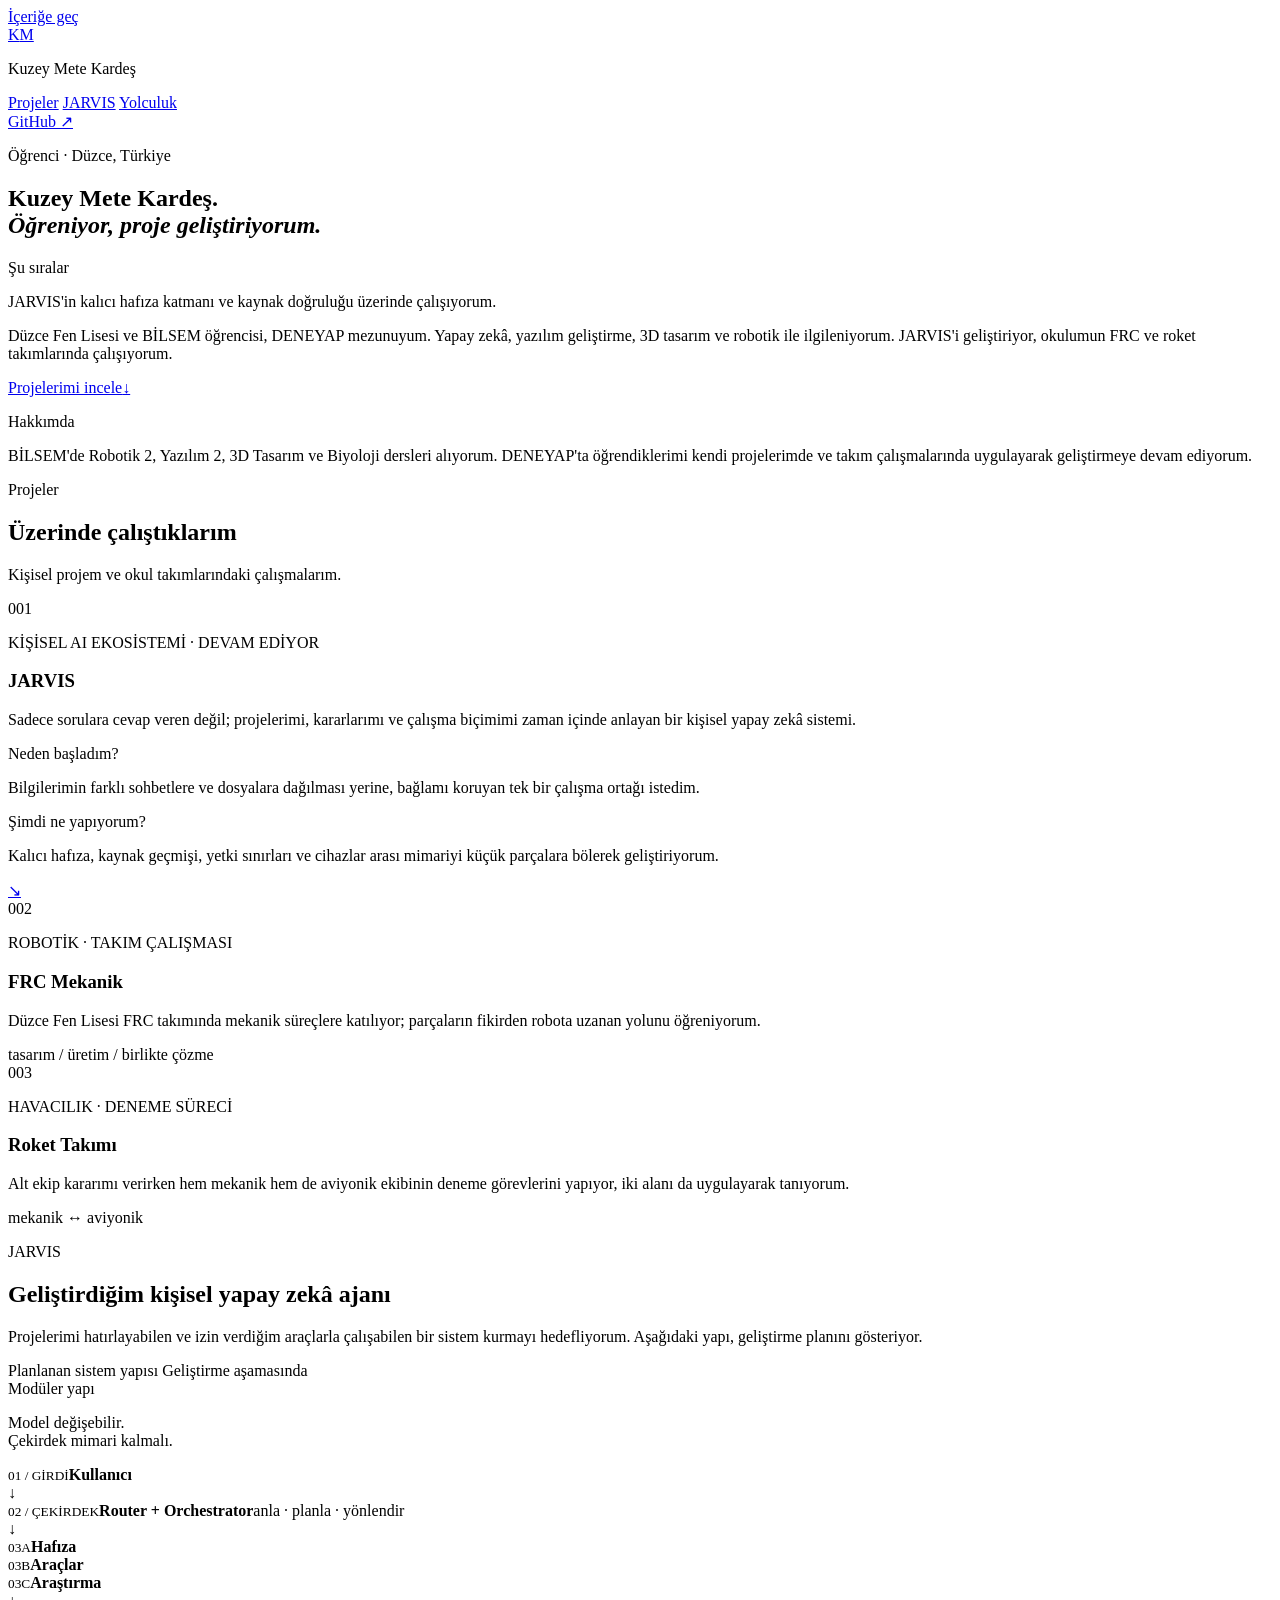
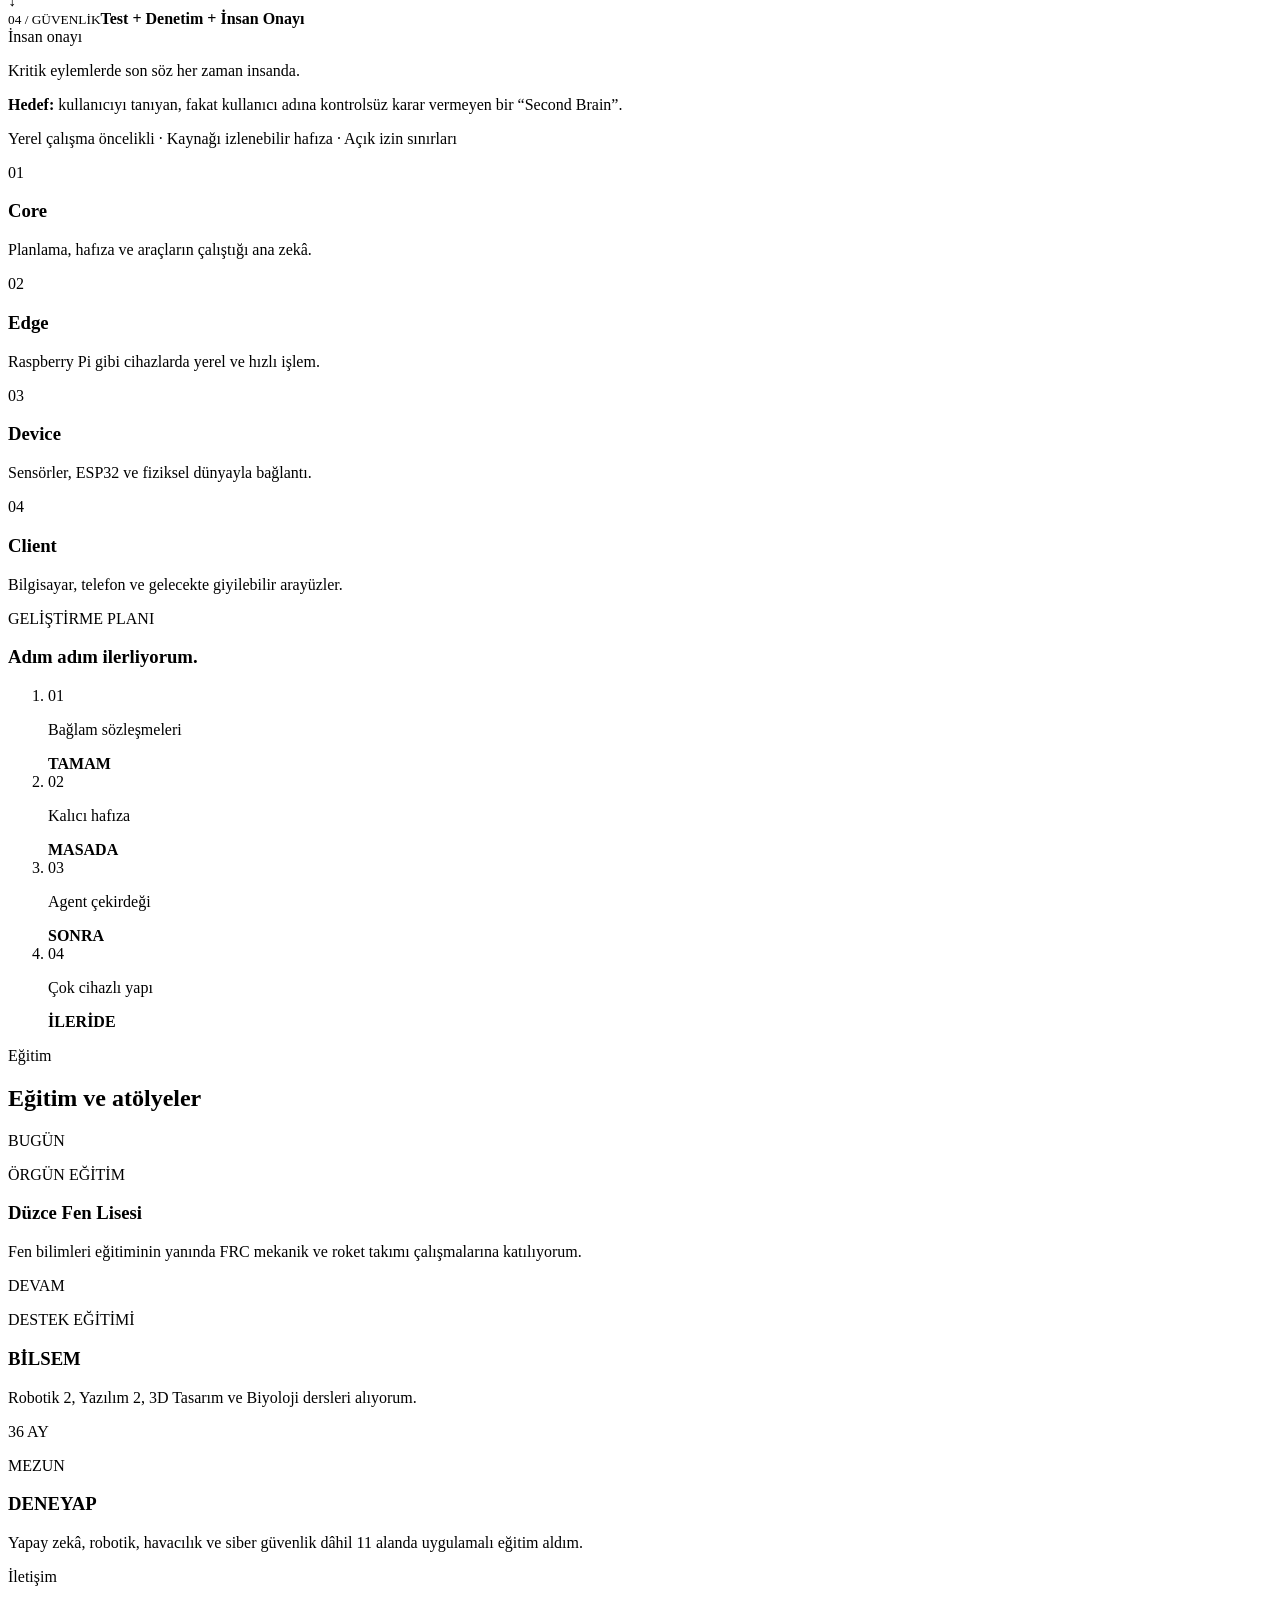
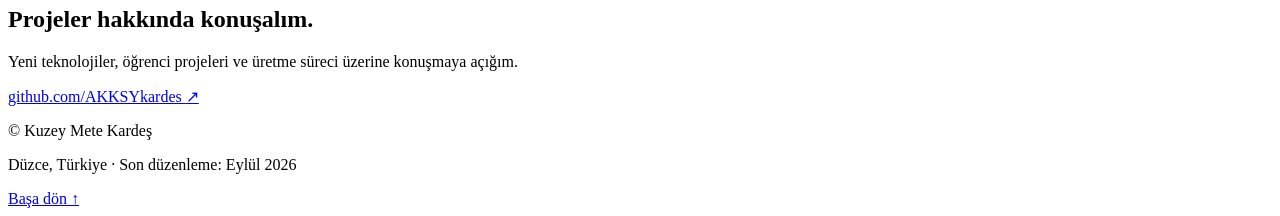
==== index.html @ e0423b08 "feat: publish portfolio homepage" ====
<!doctype html>
<html lang="tr">
  <head>
    <meta charset="UTF-8" />
    <meta name="viewport" content="width=device-width, initial-scale=1.0" />
    <meta
      name="description"
      content="Kuzey Mete Kardeş — yapay zekâ, robotik, roket ve 3D tasarım üzerine çalışan öğrenci geliştirici."
    />
    <meta name="theme-color" content="#111315" />
    <title>Kuzey Mete Kardeş — Projeler ve Notlar</title>
    <link rel="icon" href="favicon.svg" type="image/svg+xml" />
    <link rel="preconnect" href="https://fonts.googleapis.com" />
    <link rel="preconnect" href="https://fonts.gstatic.com" crossorigin />
    <link
      href="https://fonts.googleapis.com/css2?family=Public+Sans:wght@400;500;600&display=swap"
      rel="stylesheet"
    />
    <link rel="stylesheet" href="styles.css" />
  </head>
  <body>
    <a class="skip-link" href="#icerik">İçeriğe geç</a>

    <header class="site-header">
      <a class="wordmark" href="#top" aria-label="Kuzey Mete ana sayfa">
        <span>K</span><span>M</span>
      </a>
      <p class="header-note">Kuzey Mete Kardeş</p>
      <nav aria-label="Ana menü">
        <a href="#projeler">Projeler</a>
        <a href="#jarvis">JARVIS</a>
        <a href="#yolculuk">Yolculuk</a>
      </nav>
      <a class="out-link" href="https://github.com/AKKSYkardes">GitHub <span>↗</span></a>
    </header>

    <main id="icerik">
      <section class="hero" id="top" aria-labelledby="hero-title">
        <p class="edition reveal">Öğrenci · Düzce, Türkiye</p>
        <div class="hero-title-wrap">
          <h1 id="hero-title" class="reveal">
            Kuzey Mete Kardeş.<br />
            <em>Öğreniyor, proje geliştiriyorum.</em>
          </h1>
          <aside class="margin-note reveal" aria-label="Güncel çalışma notu">
            <span>Şu sıralar</span>
            <p>JARVIS'in kalıcı hafıza katmanı ve kaynak doğruluğu üzerinde çalışıyorum.</p>
          </aside>
        </div>
        <div class="hero-bottom reveal">
          <p class="intro">
            Düzce Fen Lisesi ve BİLSEM öğrencisi, DENEYAP mezunuyum.
            Yapay zekâ, yazılım geliştirme, 3D tasarım ve robotik ile ilgileniyorum.
            JARVIS'i geliştiriyor, okulumun FRC ve roket takımlarında çalışıyorum.
          </p>
          <a class="round-link" href="#projeler" aria-label="Projeleri gör">
            <span>Projelerimi incele</span><b>↓</b>
          </a>
        </div>
      </section>

      <section class="manifesto reveal" aria-label="Kısa tanıtım">
        <p class="side-label">Hakkımda</p>
        <p class="about-summary">
          BİLSEM'de Robotik 2, Yazılım 2, 3D Tasarım ve Biyoloji dersleri alıyorum.
          DENEYAP'ta öğrendiklerimi kendi projelerimde ve takım çalışmalarında
          uygulayarak geliştirmeye devam ediyorum.
        </p>
      </section>

      <section class="projects section-rule" id="projeler" aria-labelledby="projects-title">
        <div class="section-intro reveal">
          <p class="side-label">Projeler</p>
          <div>
            <h2 id="projects-title">Üzerinde çalıştıklarım</h2>
            <p>Kişisel projem ve okul takımlarındaki çalışmalarım.</p>
          </div>
        </div>

        <article class="project project-main reveal">
          <div class="project-index">001</div>
          <div class="project-heading">
            <p>KİŞİSEL AI EKOSİSTEMİ · DEVAM EDİYOR</p>
            <h3>JARVIS</h3>
          </div>
          <div class="project-story">
            <p class="project-lead">
              Sadece sorulara cevap veren değil; projelerimi, kararlarımı ve
              çalışma biçimimi zaman içinde anlayan bir kişisel yapay zekâ sistemi.
            </p>
            <div class="project-columns">
              <div>
                <span class="micro-title">Neden başladım?</span>
                <p>Bilgilerimin farklı sohbetlere ve dosyalara dağılması yerine, bağlamı koruyan tek bir çalışma ortağı istedim.</p>
              </div>
              <div>
                <span class="micro-title">Şimdi ne yapıyorum?</span>
                <p>Kalıcı hafıza, kaynak geçmişi, yetki sınırları ve cihazlar arası mimariyi küçük parçalara bölerek geliştiriyorum.</p>
              </div>
            </div>
          </div>
          <a class="project-arrow" href="#jarvis" aria-label="JARVIS ayrıntıları">↘</a>
        </article>

        <div class="project-pair">
          <article class="project reveal">
            <div class="project-index">002</div>
            <div class="project-heading">
              <p>ROBOTİK · TAKIM ÇALIŞMASI</p>
              <h3>FRC Mekanik</h3>
            </div>
            <div class="project-story">
              <p>Düzce Fen Lisesi FRC takımında mekanik süreçlere katılıyor; parçaların fikirden robota uzanan yolunu öğreniyorum.</p>
              <span class="work-note">tasarım / üretim / birlikte çözme</span>
            </div>
          </article>

          <article class="project reveal">
            <div class="project-index">003</div>
            <div class="project-heading">
              <p>HAVACILIK · DENEME SÜRECİ</p>
              <h3>Roket Takımı</h3>
            </div>
            <div class="project-story">
              <p>Alt ekip kararımı verirken hem mekanik hem de aviyonik ekibinin deneme görevlerini yapıyor, iki alanı da uygulayarak tanıyorum.</p>
              <span class="work-note">mekanik ↔ aviyonik</span>
            </div>
          </article>
        </div>
      </section>

      <section class="jarvis section-rule" id="jarvis" aria-labelledby="jarvis-title">
        <div class="section-intro reveal">
          <p class="side-label">JARVIS</p>
          <div>
            <h2 id="jarvis-title">Geliştirdiğim kişisel yapay zekâ ajanı</h2>
            <p>Projelerimi hatırlayabilen ve izin verdiğim araçlarla çalışabilen bir sistem kurmayı hedefliyorum. Aşağıdaki yapı, geliştirme planını gösteriyor.</p>
          </div>
        </div>

        <div class="blueprint reveal">
          <div class="blueprint-head">
            <span>Planlanan sistem yapısı</span>
            <span>Geliştirme aşamasında</span>
          </div>
          <div class="blueprint-grid">
            <div class="blueprint-note note-a">
              <span>Modüler yapı</span>
              <p>Model değişebilir.<br />Çekirdek mimari kalmalı.</p>
            </div>
            <div class="flow" aria-label="JARVIS sistem akışı">
              <div class="flow-node user-node"><small>01 / GİRDİ</small><strong>Kullanıcı</strong></div>
              <i aria-hidden="true">↓</i>
              <div class="flow-node core-node"><small>02 / ÇEKİRDEK</small><strong>Router + Orchestrator</strong><span>anla · planla · yönlendir</span></div>
              <i aria-hidden="true">↓</i>
              <div class="flow-branches">
                <div class="flow-node"><small>03A</small><strong>Hafıza</strong></div>
                <div class="flow-node"><small>03B</small><strong>Araçlar</strong></div>
                <div class="flow-node"><small>03C</small><strong>Araştırma</strong></div>
              </div>
              <i aria-hidden="true">↓</i>
              <div class="flow-node gate-node"><small>04 / GÜVENLİK</small><strong>Test + Denetim + İnsan Onayı</strong></div>
            </div>
            <div class="blueprint-note note-b">
              <span>İnsan onayı</span>
              <p>Kritik eylemlerde son söz her zaman insanda.</p>
            </div>
          </div>
          <div class="blueprint-caption">
            <p><b>Hedef:</b> kullanıcıyı tanıyan, fakat kullanıcı adına kontrolsüz karar vermeyen bir “Second Brain”.</p>
            <p>Yerel çalışma öncelikli · Kaynağı izlenebilir hafıza · Açık izin sınırları</p>
          </div>
        </div>

        <div class="layers reveal">
          <article><span>01</span><h3>Core</h3><p>Planlama, hafıza ve araçların çalıştığı ana zekâ.</p></article>
          <article><span>02</span><h3>Edge</h3><p>Raspberry Pi gibi cihazlarda yerel ve hızlı işlem.</p></article>
          <article><span>03</span><h3>Device</h3><p>Sensörler, ESP32 ve fiziksel dünyayla bağlantı.</p></article>
          <article><span>04</span><h3>Client</h3><p>Bilgisayar, telefon ve gelecekte giyilebilir arayüzler.</p></article>
        </div>

        <div class="now-next reveal">
          <div class="now-next-title"><span>GELİŞTİRME PLANI</span><h3>Adım adım ilerliyorum.</h3></div>
          <ol>
            <li class="done"><span>01</span><p>Bağlam sözleşmeleri</p><b>TAMAM</b></li>
            <li class="active"><span>02</span><p>Kalıcı hafıza</p><b>MASADA</b></li>
            <li><span>03</span><p>Agent çekirdeği</p><b>SONRA</b></li>
            <li><span>04</span><p>Çok cihazlı yapı</p><b>İLERİDE</b></li>
          </ol>
        </div>
      </section>

      <section class="journey section-rule" id="yolculuk" aria-labelledby="journey-title">
        <div class="section-intro reveal">
          <p class="side-label">Eğitim</p>
          <div>
            <h2 id="journey-title">Eğitim ve atölyeler</h2>
          </div>
        </div>
        <div class="journey-list">
          <article class="reveal">
            <span class="year">BUGÜN</span>
            <div><p>ÖRGÜN EĞİTİM</p><h3>Düzce Fen Lisesi</h3></div>
            <p>Fen bilimleri eğitiminin yanında FRC mekanik ve roket takımı çalışmalarına katılıyorum.</p>
          </article>
          <article class="reveal">
            <span class="year">DEVAM</span>
            <div><p>DESTEK EĞİTİMİ</p><h3>BİLSEM</h3></div>
            <p>Robotik 2, Yazılım 2, 3D Tasarım ve Biyoloji dersleri alıyorum.</p>
          </article>
          <article class="reveal">
            <span class="year">36 AY</span>
            <div><p>MEZUN</p><h3>DENEYAP</h3></div>
            <p>Yapay zekâ, robotik, havacılık ve siber güvenlik dâhil 11 alanda uygulamalı eğitim aldım.</p>
          </article>
        </div>
      </section>

      <section class="contact section-rule reveal" aria-labelledby="contact-title">
        <p class="side-label">İletişim</p>
        <div>
          <h2 id="contact-title">Projeler hakkında konuşalım.</h2>
          <p>Yeni teknolojiler, öğrenci projeleri ve üretme süreci üzerine konuşmaya açığım.</p>
          <a href="https://github.com/AKKSYkardes">github.com/AKKSYkardes <span>↗</span></a>
        </div>
      </section>
    </main>

    <footer>
      <p>© <span id="year"></span> Kuzey Mete Kardeş</p>
      <p>Düzce, Türkiye · Son düzenleme: Eylül 2026</p>
      <a href="#top">Başa dön ↑</a>
    </footer>

    <script src="script.js"></script>
  </body>
</html>
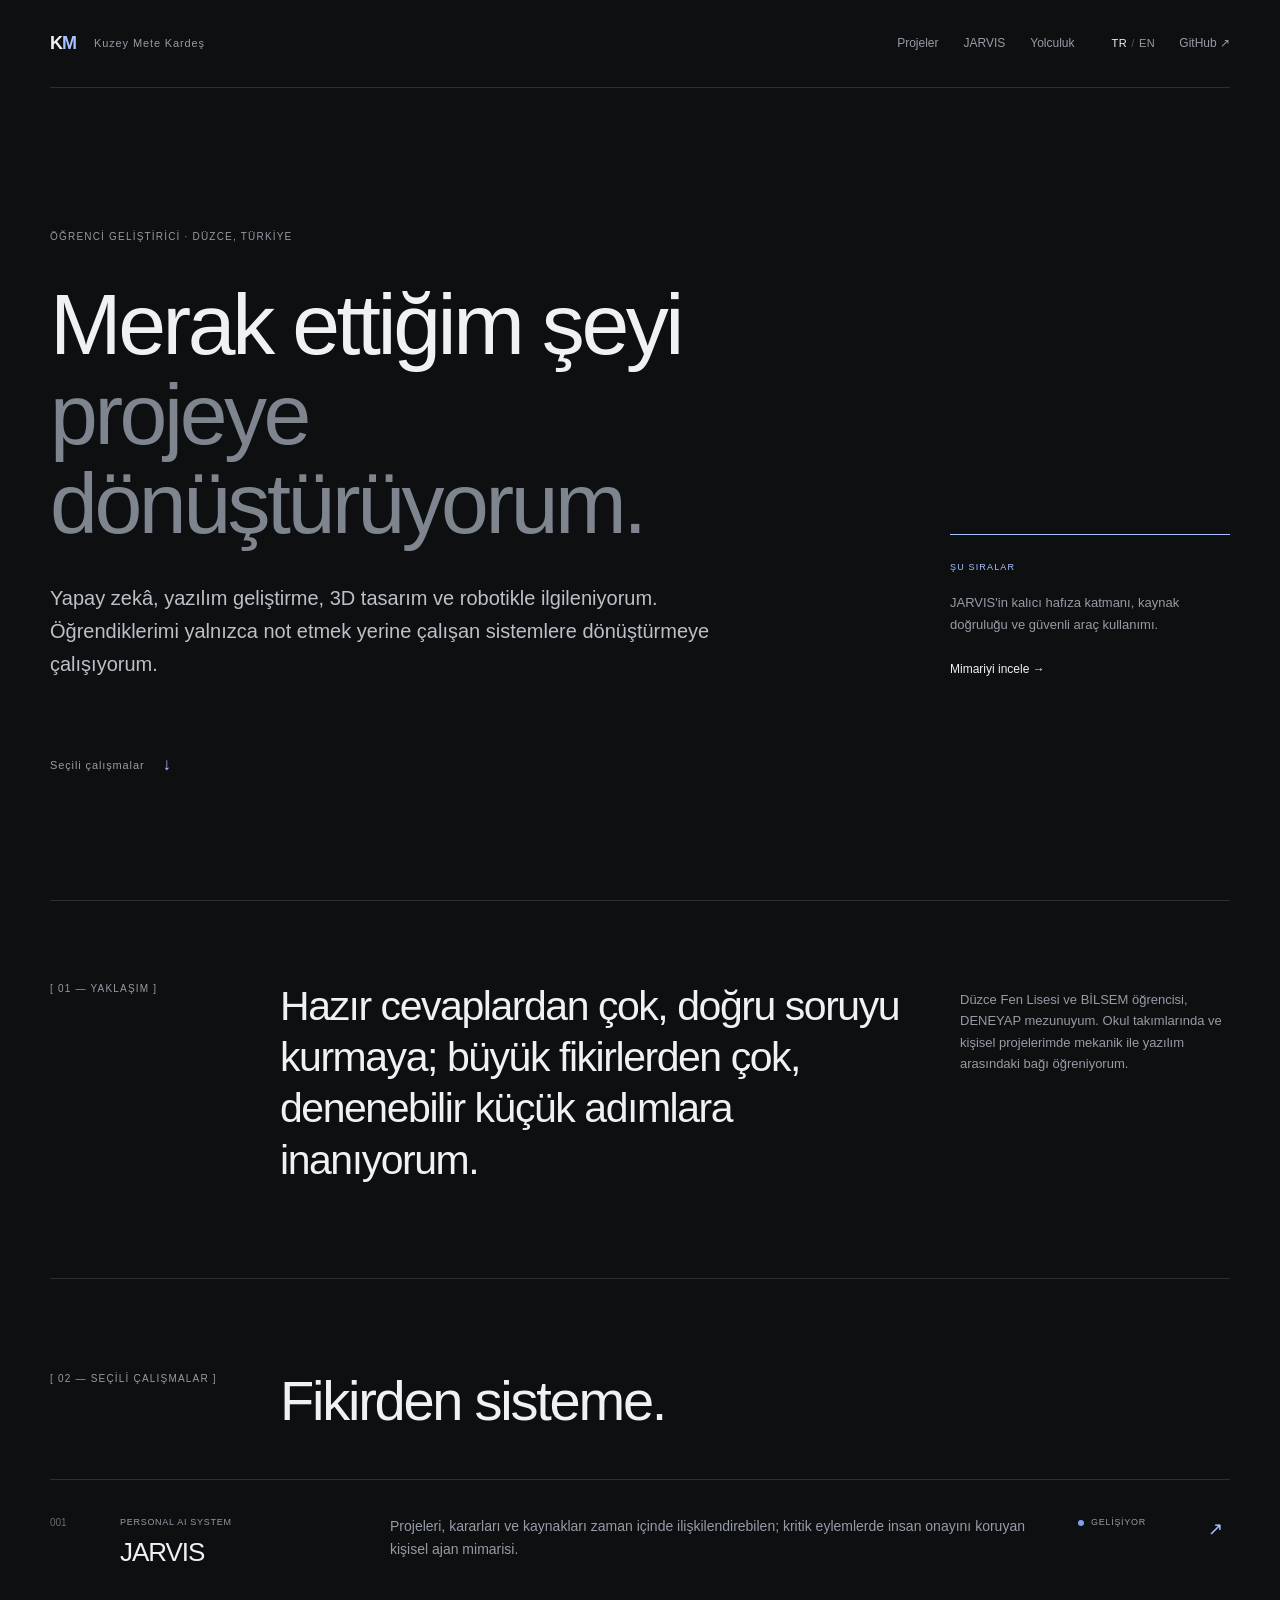
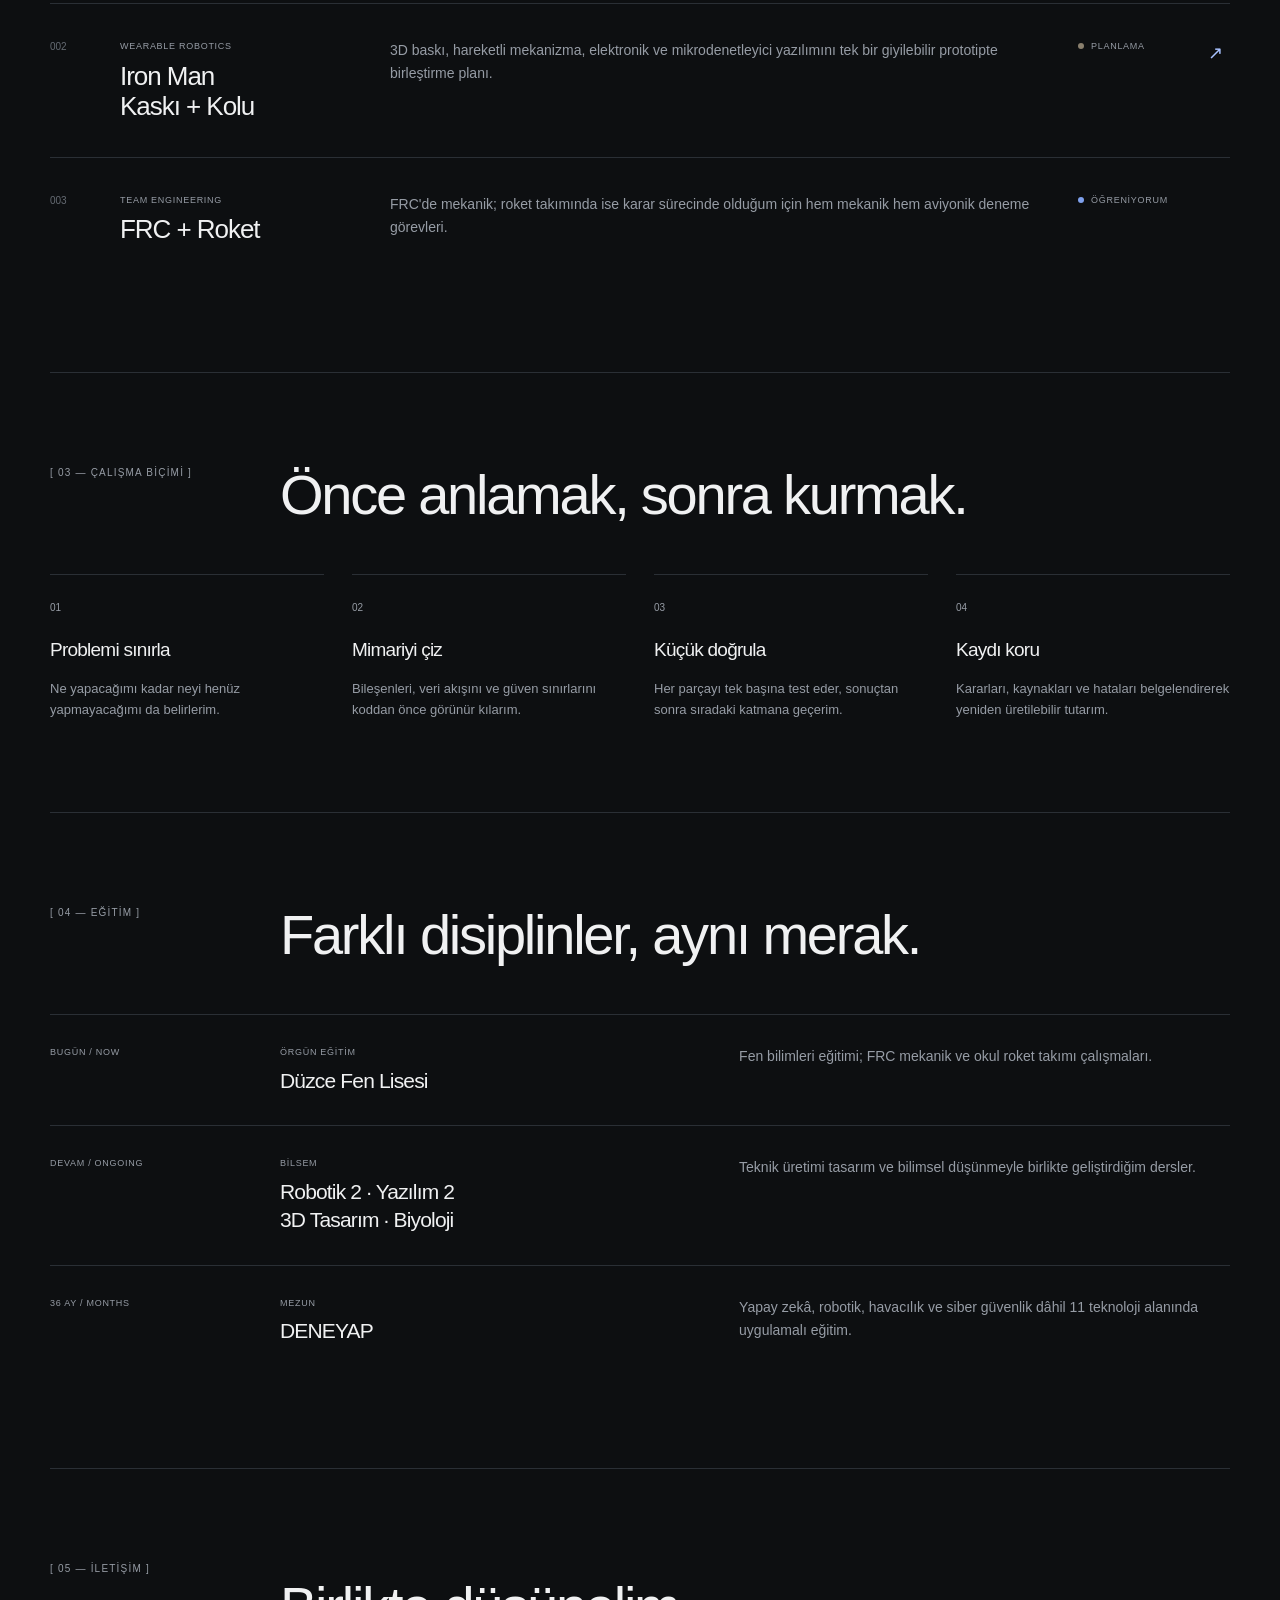
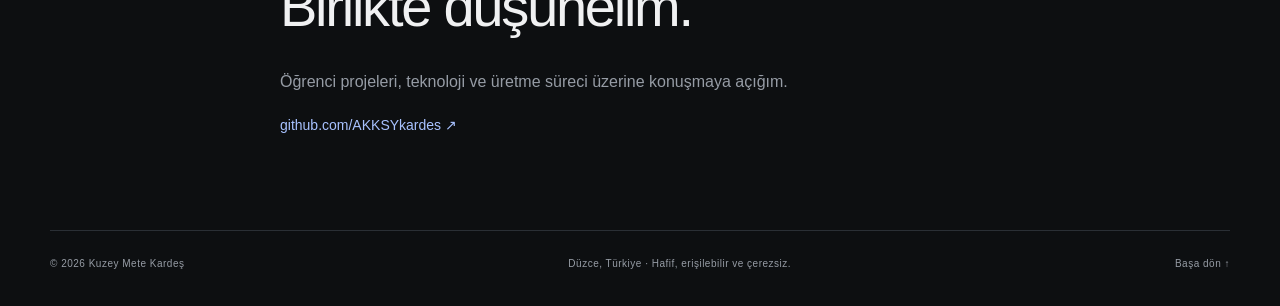
==== commit e7e2b6b0: "feat: add bilingual project pages and lightweight interactions" ====
--- a/index.html
+++ b/index.html
@@ -1,238 +1,127 @@
 <!doctype html>
-<html lang="tr">
-  <head>
-    <meta charset="UTF-8" />
-    <meta name="viewport" content="width=device-width, initial-scale=1.0" />
-    <meta
-      name="description"
-      content="Kuzey Mete Kardeş — yapay zekâ, robotik, roket ve 3D tasarım üzerine çalışan öğrenci geliştirici."
-    />
-    <meta name="theme-color" content="#111315" />
-    <title>Kuzey Mete Kardeş — Projeler ve Notlar</title>
-    <link rel="icon" href="favicon.svg" type="image/svg+xml" />
-    <link rel="preconnect" href="https://fonts.googleapis.com" />
-    <link rel="preconnect" href="https://fonts.gstatic.com" crossorigin />
-    <link
-      href="https://fonts.googleapis.com/css2?family=Public+Sans:wght@400;500;600&display=swap"
-      rel="stylesheet"
-    />
-    <link rel="stylesheet" href="styles.css" />
-  </head>
-  <body>
-    <a class="skip-link" href="#icerik">İçeriğe geç</a>
+<html lang="tr" data-lang="tr">
+<head>
+  <meta charset="UTF-8" />
+  <meta name="viewport" content="width=device-width,initial-scale=1" />
+  <meta name="description" content="Kuzey Mete Kardeş — yapay zekâ, yazılım geliştirme, 3D tasarım ve robotik üzerine çalışan öğrenci geliştirici." />
+  <meta name="theme-color" content="#0d0f11" />
+  <title>Kuzey Mete Kardeş — Projeler ve Notlar</title>
+  <link rel="icon" href="favicon.svg" type="image/svg+xml" />
+  <link rel="stylesheet" href="styles.css" />
+</head>
+<body>
+  <a class="skip-link tr" href="#icerik">İçeriğe geç</a>
+  <a class="skip-link en" href="#content">Skip to content</a>
 
-    <header class="site-header">
-      <a class="wordmark" href="#top" aria-label="Kuzey Mete ana sayfa">
-        <span>K</span><span>M</span>
+  <header class="site-header">
+    <a class="wordmark" href="index.html" aria-label="Kuzey Mete Kardeş"><span>K</span><span>M</span></a>
+    <p class="header-note">Kuzey Mete Kardeş</p>
+    <nav aria-label="Ana menü / Main menu">
+      <a class="tr" href="#projeler">Projeler</a><a class="en" href="#projects">Projects</a>
+      <a href="jarvis.html">JARVIS</a>
+      <a class="tr" href="#yolculuk">Yolculuk</a><a class="en" href="#journey">Journey</a>
+    </nav>
+    <div class="header-actions">
+      <button class="lang-button" type="button" aria-label="Dili değiştir / Switch language"><span data-lang-choice="tr">TR</span><i>/</i><span data-lang-choice="en">EN</span></button>
+      <a class="out-link" href="https://github.com/AKKSYkardes">GitHub ↗</a>
+    </div>
+  </header>
+
+  <main id="icerik">
+    <section class="hero" id="top">
+      <p class="eyebrow reveal tr">ÖĞRENCİ GELİŞTİRİCİ · DÜZCE, TÜRKİYE</p>
+      <p class="eyebrow reveal en">STUDENT DEVELOPER · DÜZCE, TÜRKİYE</p>
+      <div class="hero-grid">
+        <div>
+          <h1 class="reveal tr">Merak ettiğim şeyi<br /><em>projeye dönüştürüyorum.</em></h1>
+          <h1 class="reveal en">I turn curiosity<br /><em>into working projects.</em></h1>
+          <p class="hero-copy reveal tr">Yapay zekâ, yazılım geliştirme, 3D tasarım ve robotikle ilgileniyorum. Öğrendiklerimi yalnızca not etmek yerine çalışan sistemlere dönüştürmeye çalışıyorum.</p>
+          <p class="hero-copy reveal en">I am interested in artificial intelligence, software development, 3D design and robotics. I try to turn what I learn into working systems, not just notes.</p>
+        </div>
+        <aside class="status-card reveal">
+          <span class="tr">ŞU SIRALAR</span><span class="en">CURRENTLY</span>
+          <p class="tr">JARVIS'in kalıcı hafıza katmanı, kaynak doğruluğu ve güvenli araç kullanımı.</p>
+          <p class="en">Persistent memory, source integrity and safe tool use for JARVIS.</p>
+          <a href="jarvis.html"><span class="tr">Mimariyi incele</span><span class="en">Explore the architecture</span> →</a>
+        </aside>
+      </div>
+      <a class="scroll-cue" href="#projeler"><span class="tr">Seçili çalışmalar</span><span class="en">Selected work</span><b>↓</b></a>
+    </section>
+
+    <section class="statement reveal" aria-label="Hakkımda / About">
+      <p class="section-code">[ 01 — <span class="tr">YAKLAŞIM</span><span class="en">APPROACH</span> ]</p>
+      <p class="statement-text tr">Hazır cevaplardan çok, doğru soruyu kurmaya; büyük fikirlerden çok, denenebilir küçük adımlara inanıyorum.</p>
+      <p class="statement-text en">I care more about forming the right question than finding a quick answer, and more about testable steps than oversized ideas.</p>
+      <div class="statement-note">
+        <p class="tr">Düzce Fen Lisesi ve BİLSEM öğrencisi, DENEYAP mezunuyum. Okul takımlarında ve kişisel projelerimde mekanik ile yazılım arasındaki bağı öğreniyorum.</p>
+        <p class="en">I study at Düzce Science High School and BİLSEM, and I am a DENEYAP graduate. Through school teams and personal projects, I am learning the connection between mechanics and software.</p>
+      </div>
+    </section>
+
+    <section class="work section-rule" id="projeler">
+      <div class="section-heading reveal">
+        <p class="section-code">[ 02 — <span class="tr">SEÇİLİ ÇALIŞMALAR</span><span class="en">SELECTED WORK</span> ]</p>
+        <h2 class="tr">Fikirden sisteme.</h2><h2 class="en">From idea to system.</h2>
+      </div>
+
+      <a class="work-row reveal" href="jarvis.html">
+        <span class="work-number">001</span>
+        <div><p>PERSONAL AI SYSTEM</p><h3>JARVIS</h3></div>
+        <p class="work-description tr">Projeleri, kararları ve kaynakları zaman içinde ilişkilendirebilen; kritik eylemlerde insan onayını koruyan kişisel ajan mimarisi.</p>
+        <p class="work-description en">A personal agent architecture designed to connect projects, decisions and sources over time while preserving human approval for critical actions.</p>
+        <span class="work-state"><i></i><span class="tr">GELİŞİYOR</span><span class="en">IN PROGRESS</span></span><b class="row-arrow">↗</b>
       </a>
-      <p class="header-note">Kuzey Mete Kardeş</p>
-      <nav aria-label="Ana menü">
-        <a href="#projeler">Projeler</a>
-        <a href="#jarvis">JARVIS</a>
-        <a href="#yolculuk">Yolculuk</a>
-      </nav>
-      <a class="out-link" href="https://github.com/AKKSYkardes">GitHub <span>↗</span></a>
-    </header>
 
-    <main id="icerik">
-      <section class="hero" id="top" aria-labelledby="hero-title">
-        <p class="edition reveal">Öğrenci · Düzce, Türkiye</p>
-        <div class="hero-title-wrap">
-          <h1 id="hero-title" class="reveal">
-            Kuzey Mete Kardeş.<br />
-            <em>Öğreniyor, proje geliştiriyorum.</em>
-          </h1>
-          <aside class="margin-note reveal" aria-label="Güncel çalışma notu">
-            <span>Şu sıralar</span>
-            <p>JARVIS'in kalıcı hafıza katmanı ve kaynak doğruluğu üzerinde çalışıyorum.</p>
-          </aside>
-        </div>
-        <div class="hero-bottom reveal">
-          <p class="intro">
-            Düzce Fen Lisesi ve BİLSEM öğrencisi, DENEYAP mezunuyum.
-            Yapay zekâ, yazılım geliştirme, 3D tasarım ve robotik ile ilgileniyorum.
-            JARVIS'i geliştiriyor, okulumun FRC ve roket takımlarında çalışıyorum.
-          </p>
-          <a class="round-link" href="#projeler" aria-label="Projeleri gör">
-            <span>Projelerimi incele</span><b>↓</b>
-          </a>
-        </div>
-      </section>
+      <a class="work-row reveal" href="iron-man.html">
+        <span class="work-number">002</span>
+        <div><p>WEARABLE ROBOTICS</p><h3>Iron Man<br />Kaskı + Kolu</h3></div>
+        <p class="work-description tr">3D baskı, hareketli mekanizma, elektronik ve mikrodenetleyici yazılımını tek bir giyilebilir prototipte birleştirme planı.</p>
+        <p class="work-description en">A plan to combine 3D printing, moving mechanisms, electronics and microcontroller software in one wearable prototype.</p>
+        <span class="work-state planned"><i></i><span class="tr">PLANLAMA</span><span class="en">PLANNING</span></span><b class="row-arrow">↗</b>
+      </a>
 
-      <section class="manifesto reveal" aria-label="Kısa tanıtım">
-        <p class="side-label">Hakkımda</p>
-        <p class="about-summary">
-          BİLSEM'de Robotik 2, Yazılım 2, 3D Tasarım ve Biyoloji dersleri alıyorum.
-          DENEYAP'ta öğrendiklerimi kendi projelerimde ve takım çalışmalarında
-          uygulayarak geliştirmeye devam ediyorum.
-        </p>
-      </section>
+      <article class="work-row reveal">
+        <span class="work-number">003</span>
+        <div><p>TEAM ENGINEERING</p><h3>FRC + Roket</h3></div>
+        <p class="work-description tr">FRC'de mekanik; roket takımında ise karar sürecinde olduğum için hem mekanik hem aviyonik deneme görevleri.</p>
+        <p class="work-description en">Mechanical work in FRC; trial tasks in both mechanics and avionics for the rocket team while I decide on a sub-team.</p>
+        <span class="work-state"><i></i><span class="tr">ÖĞRENİYORUM</span><span class="en">LEARNING</span></span>
+      </article>
+    </section>
 
-      <section class="projects section-rule" id="projeler" aria-labelledby="projects-title">
-        <div class="section-intro reveal">
-          <p class="side-label">Projeler</p>
-          <div>
-            <h2 id="projects-title">Üzerinde çalıştıklarım</h2>
-            <p>Kişisel projem ve okul takımlarındaki çalışmalarım.</p>
-          </div>
-        </div>
+    <section class="method section-rule">
+      <div class="section-heading reveal">
+        <p class="section-code">[ 03 — <span class="tr">ÇALIŞMA BİÇİMİ</span><span class="en">METHOD</span> ]</p>
+        <h2 class="tr">Önce anlamak, sonra kurmak.</h2><h2 class="en">Understand first, then build.</h2>
+      </div>
+      <div class="method-grid">
+        <article class="reveal"><span>01</span><h3 class="tr">Problemi sınırla</h3><h3 class="en">Frame the problem</h3><p class="tr">Ne yapacağımı kadar neyi henüz yapmayacağımı da belirlerim.</p><p class="en">I define both what I will build and what I will deliberately leave out.</p></article>
+        <article class="reveal"><span>02</span><h3 class="tr">Mimariyi çiz</h3><h3 class="en">Map the architecture</h3><p class="tr">Bileşenleri, veri akışını ve güven sınırlarını koddan önce görünür kılarım.</p><p class="en">I make components, data flow and trust boundaries visible before code.</p></article>
+        <article class="reveal"><span>03</span><h3 class="tr">Küçük doğrula</h3><h3 class="en">Validate in small steps</h3><p class="tr">Her parçayı tek başına test eder, sonuçtan sonra sıradaki katmana geçerim.</p><p class="en">I test each part independently before moving to the next layer.</p></article>
+        <article class="reveal"><span>04</span><h3 class="tr">Kaydı koru</h3><h3 class="en">Preserve the record</h3><p class="tr">Kararları, kaynakları ve hataları belgelendirerek yeniden üretilebilir tutarım.</p><p class="en">I document decisions, sources and failures so the work stays reproducible.</p></article>
+      </div>
+    </section>
 
-        <article class="project project-main reveal">
-          <div class="project-index">001</div>
-          <div class="project-heading">
-            <p>KİŞİSEL AI EKOSİSTEMİ · DEVAM EDİYOR</p>
-            <h3>JARVIS</h3>
-          </div>
-          <div class="project-story">
-            <p class="project-lead">
-              Sadece sorulara cevap veren değil; projelerimi, kararlarımı ve
-              çalışma biçimimi zaman içinde anlayan bir kişisel yapay zekâ sistemi.
-            </p>
-            <div class="project-columns">
-              <div>
-                <span class="micro-title">Neden başladım?</span>
-                <p>Bilgilerimin farklı sohbetlere ve dosyalara dağılması yerine, bağlamı koruyan tek bir çalışma ortağı istedim.</p>
-              </div>
-              <div>
-                <span class="micro-title">Şimdi ne yapıyorum?</span>
-                <p>Kalıcı hafıza, kaynak geçmişi, yetki sınırları ve cihazlar arası mimariyi küçük parçalara bölerek geliştiriyorum.</p>
-              </div>
-            </div>
-          </div>
-          <a class="project-arrow" href="#jarvis" aria-label="JARVIS ayrıntıları">↘</a>
-        </article>
+    <section class="journey section-rule" id="yolculuk">
+      <div class="section-heading reveal">
+        <p class="section-code">[ 04 — <span class="tr">EĞİTİM</span><span class="en">EDUCATION</span> ]</p>
+        <h2 class="tr">Farklı disiplinler, aynı merak.</h2><h2 class="en">Different disciplines, one curiosity.</h2>
+      </div>
+      <div class="timeline">
+        <article class="reveal"><span>BUGÜN / NOW</span><div><p class="tr">ÖRGÜN EĞİTİM</p><p class="en">FORMAL EDUCATION</p><h3>Düzce Fen Lisesi</h3></div><p class="tr">Fen bilimleri eğitimi; FRC mekanik ve okul roket takımı çalışmaları.</p><p class="en">Science education, FRC mechanical work and the school rocket team.</p></article>
+        <article class="reveal"><span>DEVAM / ONGOING</span><div><p>BİLSEM</p><h3>Robotik 2 · Yazılım 2<br />3D Tasarım · Biyoloji</h3></div><p class="tr">Teknik üretimi tasarım ve bilimsel düşünmeyle birlikte geliştirdiğim dersler.</p><p class="en">Courses where I develop technical making alongside design and scientific thinking.</p></article>
+        <article class="reveal"><span>36 AY / MONTHS</span><div><p class="tr">MEZUN</p><p class="en">GRADUATE</p><h3>DENEYAP</h3></div><p class="tr">Yapay zekâ, robotik, havacılık ve siber güvenlik dâhil 11 teknoloji alanında uygulamalı eğitim.</p><p class="en">Hands-on education across 11 technology fields, including AI, robotics, aviation and cybersecurity.</p></article>
+      </div>
+    </section>
 
-        <div class="project-pair">
-          <article class="project reveal">
-            <div class="project-index">002</div>
-            <div class="project-heading">
-              <p>ROBOTİK · TAKIM ÇALIŞMASI</p>
-              <h3>FRC Mekanik</h3>
-            </div>
-            <div class="project-story">
-              <p>Düzce Fen Lisesi FRC takımında mekanik süreçlere katılıyor; parçaların fikirden robota uzanan yolunu öğreniyorum.</p>
-              <span class="work-note">tasarım / üretim / birlikte çözme</span>
-            </div>
-          </article>
+    <section class="contact section-rule reveal">
+      <p class="section-code">[ 05 — <span class="tr">İLETİŞİM</span><span class="en">CONTACT</span> ]</p>
+      <div><h2 class="tr">Birlikte düşünelim.</h2><h2 class="en">Let's think together.</h2><p class="tr">Öğrenci projeleri, teknoloji ve üretme süreci üzerine konuşmaya açığım.</p><p class="en">I am open to conversations about student projects, technology and the process of making.</p><a href="https://github.com/AKKSYkardes">github.com/AKKSYkardes ↗</a></div>
+    </section>
+  </main>
 
-          <article class="project reveal">
-            <div class="project-index">003</div>
-            <div class="project-heading">
-              <p>HAVACILIK · DENEME SÜRECİ</p>
-              <h3>Roket Takımı</h3>
-            </div>
-            <div class="project-story">
-              <p>Alt ekip kararımı verirken hem mekanik hem de aviyonik ekibinin deneme görevlerini yapıyor, iki alanı da uygulayarak tanıyorum.</p>
-              <span class="work-note">mekanik ↔ aviyonik</span>
-            </div>
-          </article>
-        </div>
-      </section>
-
-      <section class="jarvis section-rule" id="jarvis" aria-labelledby="jarvis-title">
-        <div class="section-intro reveal">
-          <p class="side-label">JARVIS</p>
-          <div>
-            <h2 id="jarvis-title">Geliştirdiğim kişisel yapay zekâ ajanı</h2>
-            <p>Projelerimi hatırlayabilen ve izin verdiğim araçlarla çalışabilen bir sistem kurmayı hedefliyorum. Aşağıdaki yapı, geliştirme planını gösteriyor.</p>
-          </div>
-        </div>
-
-        <div class="blueprint reveal">
-          <div class="blueprint-head">
-            <span>Planlanan sistem yapısı</span>
-            <span>Geliştirme aşamasında</span>
-          </div>
-          <div class="blueprint-grid">
-            <div class="blueprint-note note-a">
-              <span>Modüler yapı</span>
-              <p>Model değişebilir.<br />Çekirdek mimari kalmalı.</p>
-            </div>
-            <div class="flow" aria-label="JARVIS sistem akışı">
-              <div class="flow-node user-node"><small>01 / GİRDİ</small><strong>Kullanıcı</strong></div>
-              <i aria-hidden="true">↓</i>
-              <div class="flow-node core-node"><small>02 / ÇEKİRDEK</small><strong>Router + Orchestrator</strong><span>anla · planla · yönlendir</span></div>
-              <i aria-hidden="true">↓</i>
-              <div class="flow-branches">
-                <div class="flow-node"><small>03A</small><strong>Hafıza</strong></div>
-                <div class="flow-node"><small>03B</small><strong>Araçlar</strong></div>
-                <div class="flow-node"><small>03C</small><strong>Araştırma</strong></div>
-              </div>
-              <i aria-hidden="true">↓</i>
-              <div class="flow-node gate-node"><small>04 / GÜVENLİK</small><strong>Test + Denetim + İnsan Onayı</strong></div>
-            </div>
-            <div class="blueprint-note note-b">
-              <span>İnsan onayı</span>
-              <p>Kritik eylemlerde son söz her zaman insanda.</p>
-            </div>
-          </div>
-          <div class="blueprint-caption">
-            <p><b>Hedef:</b> kullanıcıyı tanıyan, fakat kullanıcı adına kontrolsüz karar vermeyen bir “Second Brain”.</p>
-            <p>Yerel çalışma öncelikli · Kaynağı izlenebilir hafıza · Açık izin sınırları</p>
-          </div>
-        </div>
-
-        <div class="layers reveal">
-          <article><span>01</span><h3>Core</h3><p>Planlama, hafıza ve araçların çalıştığı ana zekâ.</p></article>
-          <article><span>02</span><h3>Edge</h3><p>Raspberry Pi gibi cihazlarda yerel ve hızlı işlem.</p></article>
-          <article><span>03</span><h3>Device</h3><p>Sensörler, ESP32 ve fiziksel dünyayla bağlantı.</p></article>
-          <article><span>04</span><h3>Client</h3><p>Bilgisayar, telefon ve gelecekte giyilebilir arayüzler.</p></article>
-        </div>
-
-        <div class="now-next reveal">
-          <div class="now-next-title"><span>GELİŞTİRME PLANI</span><h3>Adım adım ilerliyorum.</h3></div>
-          <ol>
-            <li class="done"><span>01</span><p>Bağlam sözleşmeleri</p><b>TAMAM</b></li>
-            <li class="active"><span>02</span><p>Kalıcı hafıza</p><b>MASADA</b></li>
-            <li><span>03</span><p>Agent çekirdeği</p><b>SONRA</b></li>
-            <li><span>04</span><p>Çok cihazlı yapı</p><b>İLERİDE</b></li>
-          </ol>
-        </div>
-      </section>
-
-      <section class="journey section-rule" id="yolculuk" aria-labelledby="journey-title">
-        <div class="section-intro reveal">
-          <p class="side-label">Eğitim</p>
-          <div>
-            <h2 id="journey-title">Eğitim ve atölyeler</h2>
-          </div>
-        </div>
-        <div class="journey-list">
-          <article class="reveal">
-            <span class="year">BUGÜN</span>
-            <div><p>ÖRGÜN EĞİTİM</p><h3>Düzce Fen Lisesi</h3></div>
-            <p>Fen bilimleri eğitiminin yanında FRC mekanik ve roket takımı çalışmalarına katılıyorum.</p>
-          </article>
-          <article class="reveal">
-            <span class="year">DEVAM</span>
-            <div><p>DESTEK EĞİTİMİ</p><h3>BİLSEM</h3></div>
-            <p>Robotik 2, Yazılım 2, 3D Tasarım ve Biyoloji dersleri alıyorum.</p>
-          </article>
-          <article class="reveal">
-            <span class="year">36 AY</span>
-            <div><p>MEZUN</p><h3>DENEYAP</h3></div>
-            <p>Yapay zekâ, robotik, havacılık ve siber güvenlik dâhil 11 alanda uygulamalı eğitim aldım.</p>
-          </article>
-        </div>
-      </section>
-
-      <section class="contact section-rule reveal" aria-labelledby="contact-title">
-        <p class="side-label">İletişim</p>
-        <div>
-          <h2 id="contact-title">Projeler hakkında konuşalım.</h2>
-          <p>Yeni teknolojiler, öğrenci projeleri ve üretme süreci üzerine konuşmaya açığım.</p>
-          <a href="https://github.com/AKKSYkardes">github.com/AKKSYkardes <span>↗</span></a>
-        </div>
-      </section>
-    </main>
-
-    <footer>
-      <p>© <span id="year"></span> Kuzey Mete Kardeş</p>
-      <p>Düzce, Türkiye · Son düzenleme: Eylül 2026</p>
-      <a href="#top">Başa dön ↑</a>
-    </footer>
-
-    <script src="script.js"></script>
-  </body>
+  <footer><p>© <span id="year"></span> Kuzey Mete Kardeş</p><p class="tr">Düzce, Türkiye · Hafif, erişilebilir ve çerezsiz.</p><p class="en">Düzce, Türkiye · Lightweight, accessible and cookie-free.</p><a href="#top"><span class="tr">Başa dön</span><span class="en">Back to top</span> ↑</a></footer>
+  <script src="script.js"></script>
+</body>
 </html>
 
--- a/styles.css
+++ b/styles.css
@@ -0,0 +1,60 @@
+:root{color-scheme:dark;--bg:#0d0f11;--surface:#14171a;--surface-2:#191d21;--text:#f0f1f2;--muted:#969ca5;--line:#2a2f35;--accent:#a8c2ff;--max:1180px}
+*{box-sizing:border-box}
+html{scroll-behavior:smooth;scroll-padding-top:96px}
+body{margin:0;background:var(--bg);color:var(--text);font-family:Arial,"Helvetica Neue",sans-serif;font-size:16px;line-height:1.65;cursor:auto}
+button,a{font:inherit}a{color:inherit;text-decoration:none;cursor:pointer}button{cursor:pointer}
+a:focus-visible,button:focus-visible{outline:2px solid var(--accent);outline-offset:5px}
+::selection{background:#40577f;color:#fff}
+.en{display:none!important}html[data-lang="en"] .tr{display:none!important}html[data-lang="en"] .en{display:revert!important}
+.site-header,main,footer{width:min(var(--max),calc(100% - 64px));margin-inline:auto}
+.skip-link{position:fixed;top:-90px;left:18px;z-index:100;padding:10px 14px;background:var(--text);color:var(--bg)}.skip-link:focus{top:16px}
+.site-header{display:flex;align-items:center;gap:18px;min-height:88px;border-bottom:1px solid var(--line)}
+.wordmark{font-size:18px;font-weight:700;letter-spacing:-1px}.wordmark span:last-child{color:var(--accent)}
+.header-note{margin:0;font-size:11px;letter-spacing:.08em;color:var(--muted)}
+nav{display:flex;gap:25px;margin-left:auto;font-size:12px;color:var(--muted)}nav a:hover,.out-link:hover{color:var(--text)}
+.header-actions{display:flex;align-items:center;gap:19px;margin-left:14px}.out-link{font-size:12px;color:var(--muted)}
+.lang-button{border:0;background:transparent;color:var(--muted);padding:5px;font-size:11px;letter-spacing:.05em}.lang-button i{padding:0 4px;font-style:normal;color:#4f555e}.lang-button span:first-child,html[data-lang="en"] .lang-button span:last-child{color:var(--text)}html[data-lang="en"] .lang-button span:first-child{color:var(--muted)}
+.hero{min-height:calc(100vh - 88px);min-height:calc(100svh - 88px);display:flex;flex-direction:column;justify-content:center;padding:72px 0 52px}
+.eyebrow,.section-code{font-size:10px;letter-spacing:.12em;color:var(--muted);text-transform:uppercase;margin:0}.section-code{white-space:nowrap}
+.hero-grid{display:grid;grid-template-columns:minmax(0,1fr) 280px;gap:9vw;align-items:end;margin-top:35px}
+h1,h2,h3{font-weight:500;letter-spacing:-.04em}h1{font-size:clamp(46px,7vw,86px);line-height:1.04;margin:0}h1 em{font-style:normal;color:#7e858e}
+.hero-copy{max-width:710px;font-size:clamp(16px,1.7vw,20px);line-height:1.65;color:#bcc1c7;margin:34px 0 0}
+.status-card{border-top:1px solid var(--accent);padding-top:17px}.status-card>span{font-size:9px;letter-spacing:.13em;color:var(--accent)}.status-card>p{font-size:13px;color:var(--muted);margin:14px 0 20px}.status-card>a{font-size:12px}.status-card>a:hover{color:var(--accent)}
+.scroll-cue{display:flex;align-items:center;gap:18px;width:max-content;margin-top:70px;font-size:11px;letter-spacing:.08em;color:var(--muted)}.scroll-cue b{font-size:17px;font-weight:400;color:var(--accent);transition:transform .2s}.scroll-cue:hover b{transform:translateY(4px)}
+.section-rule{border-top:1px solid var(--line);padding:92px 0}
+.statement{display:grid;grid-template-columns:180px minmax(0,1.4fr) minmax(220px,.6fr);gap:50px;border-top:1px solid var(--line);padding:80px 0 92px}.statement-text{font-size:clamp(25px,3.2vw,42px);line-height:1.25;letter-spacing:-.035em;margin:0}.statement-note{padding-top:8px}.statement-note p{margin:0;color:var(--muted);font-size:13px}
+.section-heading{display:grid;grid-template-columns:180px 1fr;gap:50px;margin-bottom:48px}.section-heading h2{font-size:clamp(32px,4.5vw,56px);line-height:1.08;margin:0}
+.work-row{display:grid;grid-template-columns:45px 245px minmax(260px,1fr) 105px 22px;gap:25px;align-items:start;border-top:1px solid var(--line);padding:35px 0;position:relative;transition:padding-left .2s,background-color .2s}.work-row:hover{padding-left:10px;background:linear-gradient(90deg,rgba(168,194,255,.045),transparent 70%)}article.work-row{cursor:default}
+.work-number{font-size:10px;color:#656b73}.work-row>div>p{font-size:9px;letter-spacing:.08em;color:var(--muted);margin:0 0 8px}.work-row h3{font-size:26px;line-height:1.15;margin:0}.work-description{font-size:14px;color:var(--muted);margin:0}.work-state{font-size:9px;letter-spacing:.08em;color:var(--muted);display:flex;align-items:center;gap:7px}.work-state i{display:block;width:6px;height:6px;border-radius:50%;background:#7fa1ed}.work-state.planned i{background:#897f6d}.row-arrow{font-size:18px;font-weight:400;color:var(--accent);transition:transform .2s}.work-row:hover .row-arrow{transform:translate(3px,-3px)}
+.method-grid{display:grid;grid-template-columns:repeat(4,1fr);gap:28px}.method-grid article{border-top:1px solid var(--line);padding-top:18px}.method-grid span{font-size:10px;color:var(--muted)}.method-grid h3{font-size:19px;margin:15px 0 12px}.method-grid p{font-size:13px;color:var(--muted);margin:0}
+.timeline article{display:grid;grid-template-columns:180px 1fr 1.2fr;gap:50px;border-top:1px solid var(--line);padding:30px 0}.timeline article>span,.timeline article>div>p{font-size:9px;letter-spacing:.08em;color:var(--muted)}.timeline article>div>p{margin:0 0 7px}.timeline h3{font-size:21px;line-height:1.35;margin:0}.timeline article>p{font-size:14px;color:var(--muted);margin:0}
+.contact{display:grid;grid-template-columns:180px 1fr;gap:50px}.contact h2{font-size:clamp(32px,4.5vw,56px);margin:0}.contact div>p{color:var(--muted);max-width:570px}.contact a{color:var(--accent);font-size:14px}
+footer{display:flex;justify-content:space-between;gap:25px;border-top:1px solid var(--line);padding:25px 0 34px;font-size:10px;letter-spacing:.05em;color:var(--muted)}footer p{margin:0}footer a:hover{color:var(--text)}
+
+/* Project pages */
+.project-hero{min-height:68vh;display:flex;flex-direction:column;justify-content:flex-end;padding:90px 0 70px}.project-hero h1{font-size:clamp(64px,11vw,140px);margin-top:26px}.project-hero h1 em{font-size:.46em;letter-spacing:-.025em}.project-intro{display:grid;grid-template-columns:minmax(260px,1fr) 1.2fr;gap:8vw;align-items:end;margin-top:52px}.project-intro>p{font-size:clamp(18px,2vw,25px);line-height:1.5;margin:0}.project-intro dl{display:grid;grid-template-columns:repeat(3,1fr);gap:20px;margin:0}.project-intro dl>div{border-top:1px solid var(--line);padding-top:12px}.project-intro dt{font-size:9px;letter-spacing:.1em;color:var(--muted)}.project-intro dd{font-size:12px;margin:8px 0 0}
+.longform{display:grid;grid-template-columns:180px minmax(0,1fr);gap:50px}.longform-body{max-width:850px}.longform-body>h2{font-size:clamp(32px,4vw,50px);line-height:1.12;margin:0 0 35px}.longform-body>p{font-size:16px;color:#b5bac1;max-width:760px;margin:0 0 18px}.longform-body strong{color:var(--text);font-weight:500}
+.architecture{display:grid;justify-items:center;margin:50px 0;padding:35px;border:1px solid var(--line);background:var(--surface)}.architecture>div{width:min(100%,520px);text-align:center;border:1px solid #394049;padding:15px}.architecture small{display:block;font-size:8px;letter-spacing:.1em;color:var(--muted)}.architecture b{display:block;font-size:14px;font-weight:500;margin-top:5px}.architecture>i{font-style:normal;color:#5b6370;line-height:30px}.architecture .accent-box{border-color:#566e9d}.architecture .gate-box{background:#1a2230;border-color:#455b82}.architecture-branches{display:grid!important;grid-template-columns:repeat(4,1fr);gap:7px;border:0!important;padding:0!important}.architecture-branches span{border:1px solid #343a42;padding:10px 4px;font-size:11px;color:var(--muted)}
+.principles,.fact-grid,.system-grid{display:grid;grid-template-columns:repeat(2,1fr);gap:1px;background:var(--line);border:1px solid var(--line)}.principles article,.fact-grid article,.system-grid article{background:var(--bg);padding:25px}.principles span,.system-grid span{font-size:9px;letter-spacing:.1em;color:var(--accent)}.principles p,.fact-grid p,.system-grid p{font-size:13px;color:var(--muted);margin:9px 0 0}.fact-grid{margin-top:40px}.fact-grid b{font-size:14px;font-weight:500}.system-grid h3{font-size:21px;margin:12px 0}
+.scope-note{margin-top:35px;border-left:2px solid var(--accent);padding:3px 0 3px 22px}.scope-note strong{font-size:12px;color:var(--accent)}.scope-note p{font-size:13px;color:var(--muted);margin:9px 0 0}
+.roadmap{list-style:none;margin:40px 0 0;padding:0}.roadmap li{display:grid;grid-template-columns:45px 1fr 70px;gap:20px;border-top:1px solid var(--line);padding:22px 0}.roadmap li>span,.roadmap li>b{font-size:9px;color:var(--muted);font-weight:400}.roadmap h3{font-size:19px;margin:0}.roadmap p{font-size:13px;color:var(--muted);margin:5px 0 0}.roadmap li.complete>span,.roadmap li.complete>b{color:#7c9ee9}.roadmap li.current>span,.roadmap li.current>b{color:var(--accent)}
+.next-project{display:grid;grid-template-columns:180px 1fr;gap:50px}.next-project a{display:flex;align-items:center;justify-content:space-between;font-size:clamp(30px,5vw,60px);letter-spacing:-.04em}.next-project a b{font-weight:400;color:var(--accent);transition:transform .2s}.next-project a:hover b{transform:translate(5px,-5px)}
+.reveal{opacity:0;transform:translateY(14px)}.reveal.visible{opacity:1;transform:none;transition:opacity .55s ease,transform .55s ease}
+
+@media(max-width:900px){
+ .hero-grid{grid-template-columns:1fr;gap:50px}.status-card{max-width:420px}.statement{grid-template-columns:130px 1fr}.statement-note{grid-column:2}.section-heading,.longform,.contact,.next-project{grid-template-columns:130px 1fr;gap:35px}
+ .work-row{grid-template-columns:35px 190px 1fr 85px 18px;gap:16px}.method-grid{grid-template-columns:repeat(2,1fr)}.timeline article{grid-template-columns:130px 1fr 1.1fr;gap:25px}
+ .project-intro{grid-template-columns:1fr}.longform-body{min-width:0}
+}
+@media(max-width:650px){
+ .site-header,main,footer{width:calc(100% - 36px)}.site-header{min-height:76px;flex-wrap:wrap;padding:15px 0;gap:12px}.header-note{font-size:9px}.header-actions{margin-left:auto;gap:10px}.out-link{display:none}nav{order:3;width:100%;margin:0;gap:20px;overflow-x:auto;white-space:nowrap}
+ .hero{min-height:auto;padding:72px 0}.hero-grid{margin-top:25px}.hero-copy{margin-top:25px}.scroll-cue{margin-top:50px}
+ .statement{grid-template-columns:1fr;gap:22px;padding:55px 0}.statement-note{grid-column:auto}.section-rule{padding:62px 0}.section-heading,.longform,.contact,.next-project{grid-template-columns:1fr;gap:25px}.section-heading{margin-bottom:35px}
+ .work-row{grid-template-columns:28px 1fr 20px;padding:28px 0}.work-row>div{grid-column:2}.work-description{grid-column:2 / -1}.work-state{grid-column:2}.row-arrow{grid-column:3;grid-row:1}.method-grid{grid-template-columns:1fr 1fr;gap:22px 16px}.timeline article{grid-template-columns:1fr;gap:8px}.timeline article>p{margin-top:8px}
+ footer{flex-direction:column;gap:8px}.project-hero{min-height:auto;padding:72px 0 55px}.project-hero h1{font-size:clamp(54px,18vw,96px)}.project-intro{margin-top:40px}.project-intro dl{grid-template-columns:1fr;gap:13px}
+ .architecture{padding:22px 12px}.architecture-branches{grid-template-columns:1fr 1fr}.principles,.fact-grid,.system-grid{grid-template-columns:1fr}.roadmap li{grid-template-columns:30px 1fr 55px;gap:10px}.roadmap h3{font-size:17px}.next-project a{font-size:34px}
+}
+@media(max-width:420px){.method-grid{grid-template-columns:1fr}.site-header{align-items:flex-start}.header-note{max-width:130px}.lang-button{padding-right:0}}
+@media(prefers-reduced-motion:reduce){html{scroll-behavior:auto}.reveal{opacity:1;transform:none}.reveal.visible{transition:none}.scroll-cue b,.row-arrow,.next-project a b{transition:none}}
+@media(prefers-contrast:more){:root{--muted:#c6cbd1;--line:#5c636d}}
+
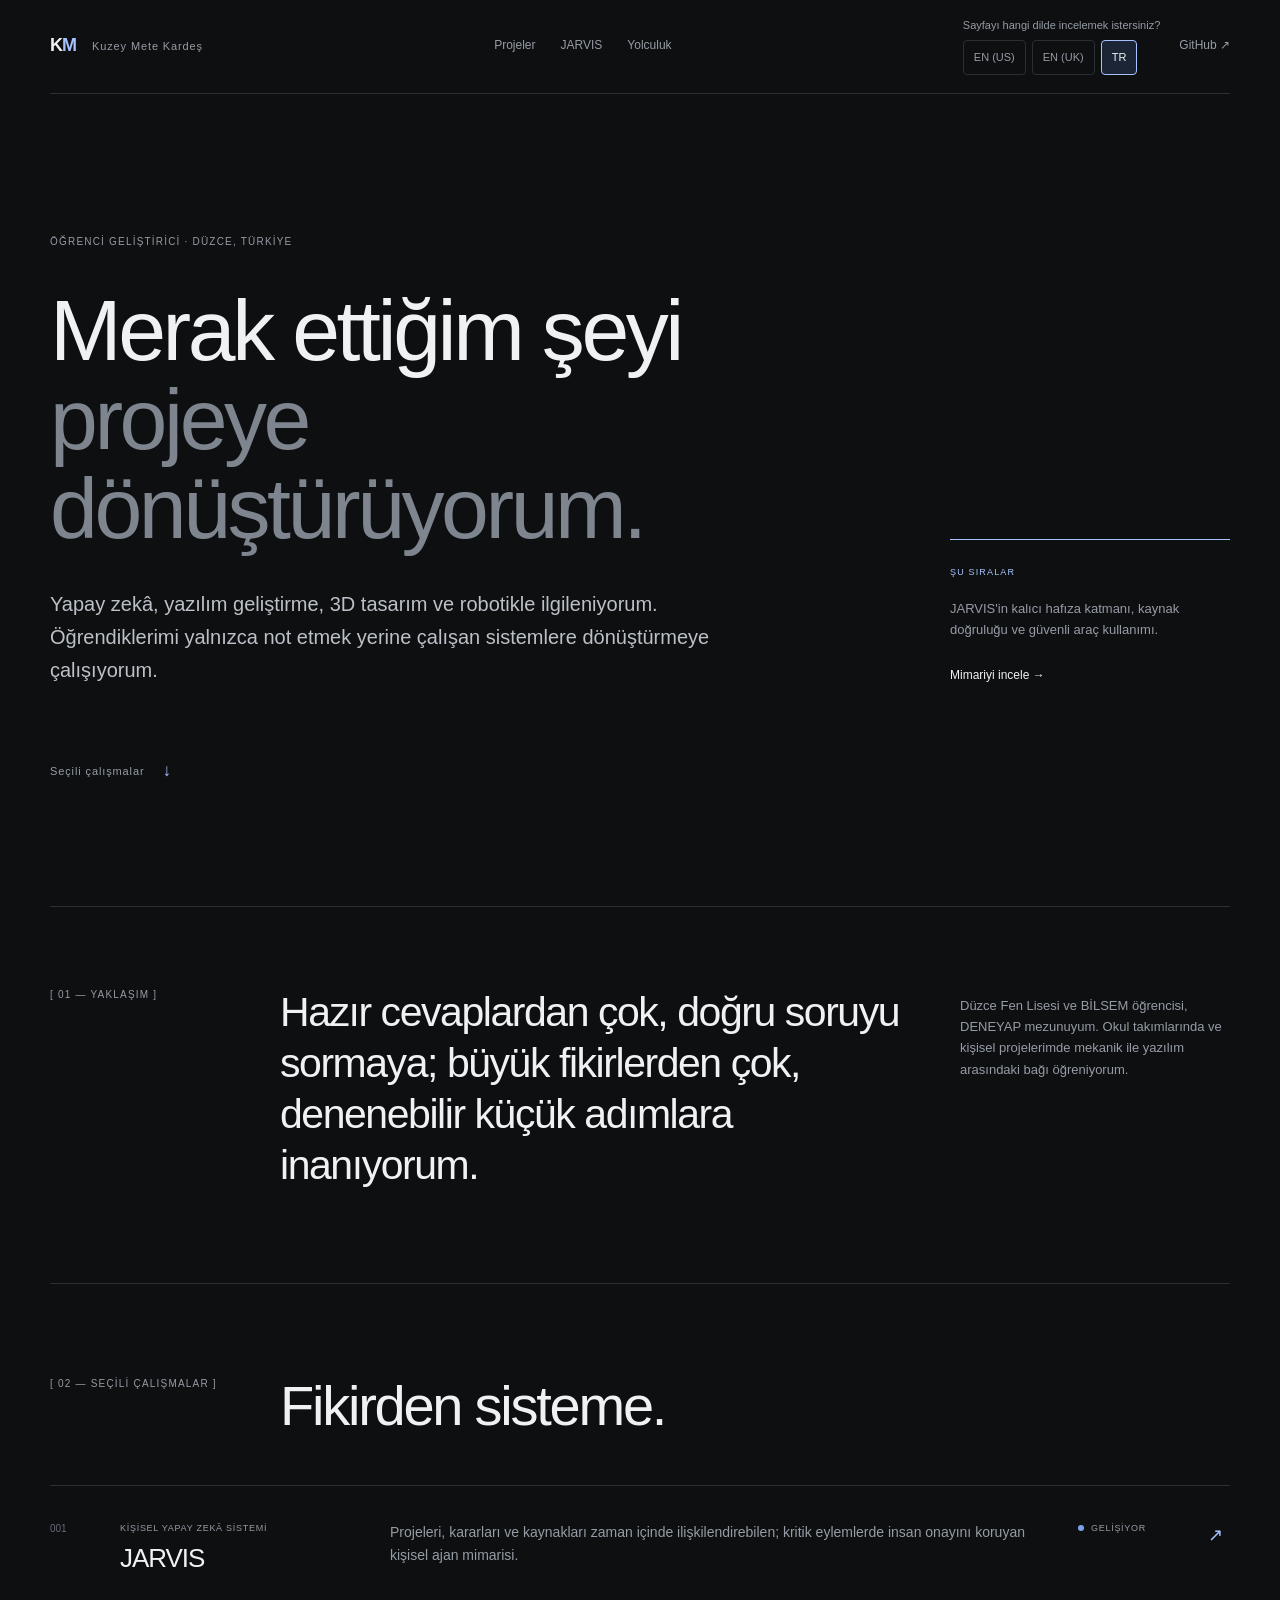
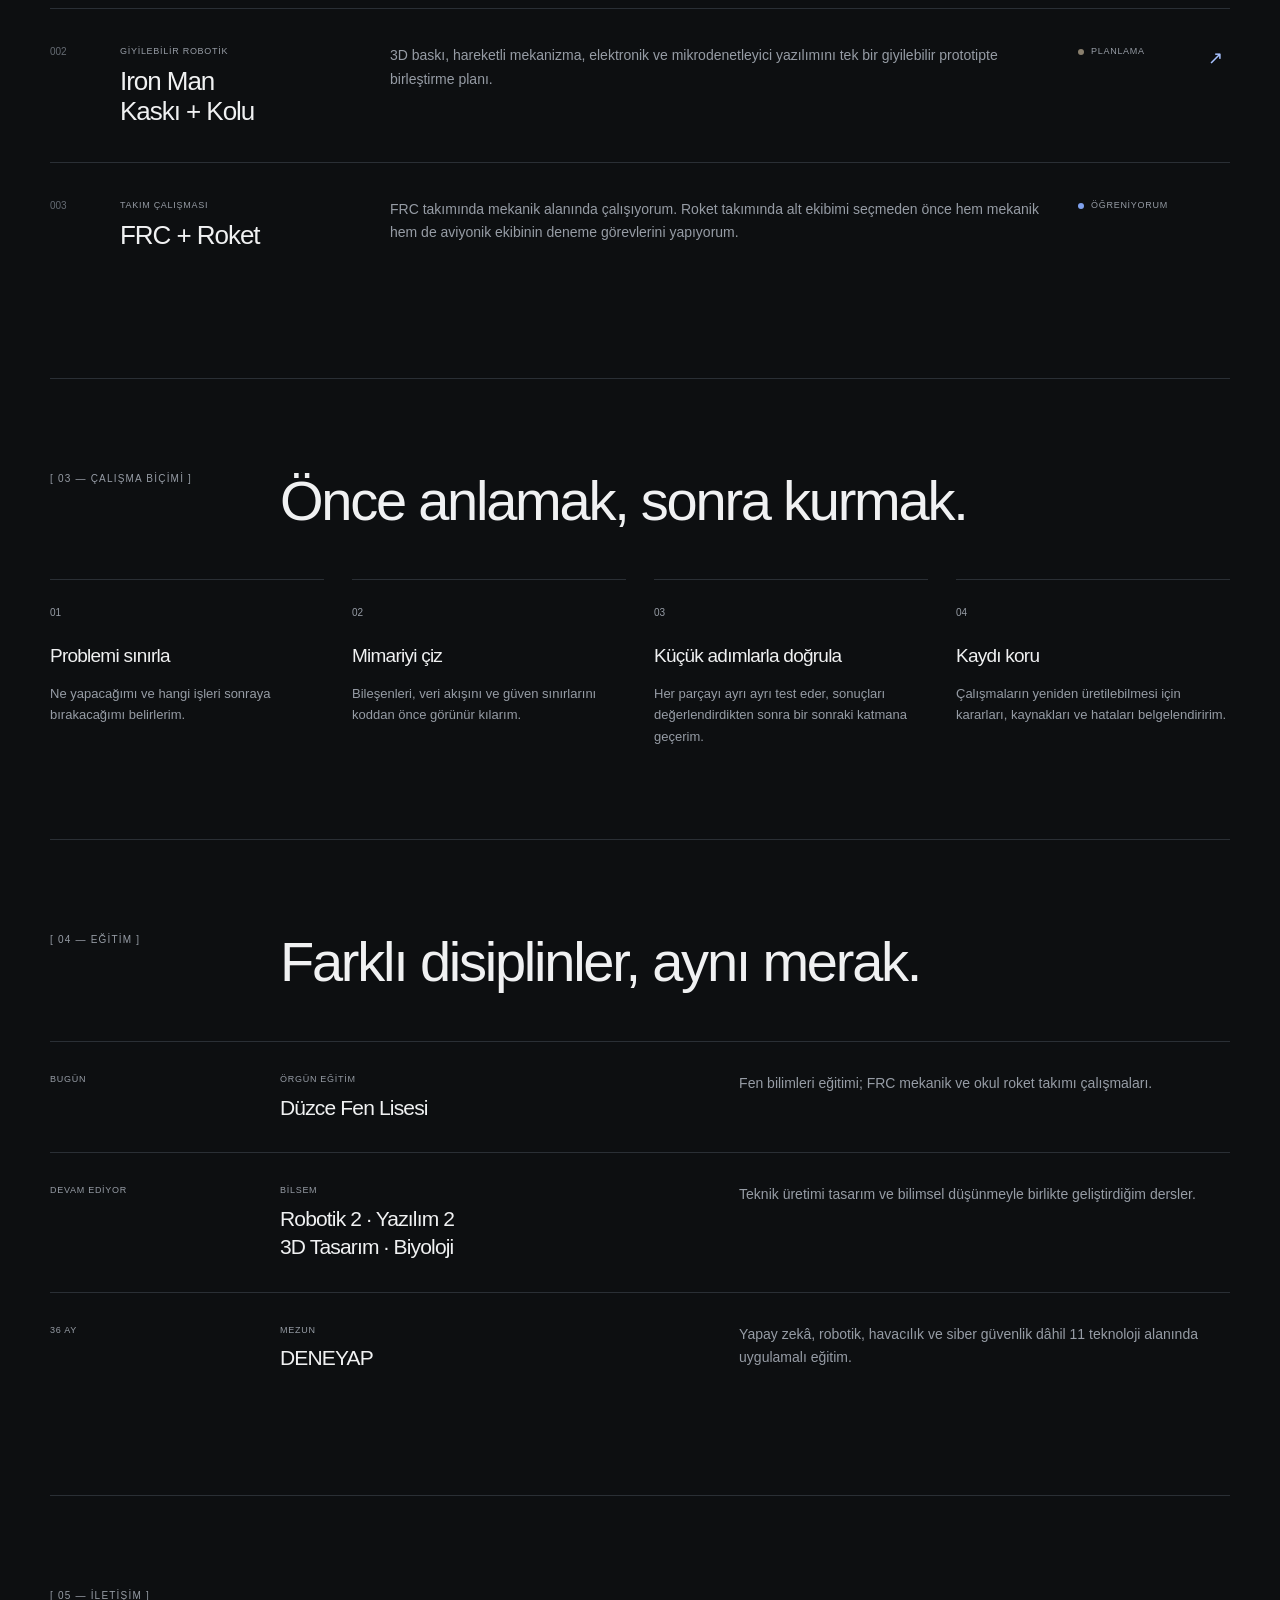
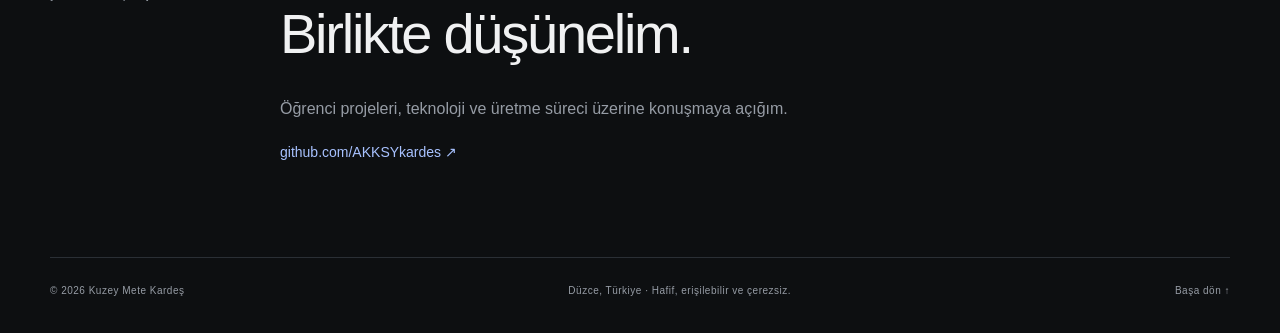
==== commit 1e6d1d41: "fix: complete TR, US and UK language selection and proofread pages" ====
--- a/index.html
+++ b/index.html
@@ -7,28 +7,28 @@
   <meta name="theme-color" content="#0d0f11" />
   <title>Kuzey Mete Kardeş — Projeler ve Notlar</title>
   <link rel="icon" href="favicon.svg" type="image/svg+xml" />
-  <link rel="stylesheet" href="styles.css" />
+  <link rel="stylesheet" href="styles.css?v=locale-2" />
 </head>
-<body>
+<body id="top">
   <a class="skip-link tr" href="#icerik">İçeriğe geç</a>
-  <a class="skip-link en" href="#content">Skip to content</a>
+  <a class="skip-link en" href="#icerik">Skip to content</a>
 
   <header class="site-header">
     <a class="wordmark" href="index.html" aria-label="Kuzey Mete Kardeş"><span>K</span><span>M</span></a>
     <p class="header-note">Kuzey Mete Kardeş</p>
     <nav aria-label="Ana menü / Main menu">
-      <a class="tr" href="#projeler">Projeler</a><a class="en" href="#projects">Projects</a>
+      <a class="tr" href="#projeler">Projeler</a><a class="en" href="#projeler">Projects</a>
       <a href="jarvis.html">JARVIS</a>
-      <a class="tr" href="#yolculuk">Yolculuk</a><a class="en" href="#journey">Journey</a>
+      <a class="tr" href="#yolculuk">Yolculuk</a><a class="en" href="#yolculuk">Journey</a>
     </nav>
     <div class="header-actions">
-      <button class="lang-button" type="button" aria-label="Dili değiştir / Switch language"><span data-lang-choice="tr">TR</span><i>/</i><span data-lang-choice="en">EN</span></button>
+      <div class="language-picker" role="group" aria-label="Dil seçimi"><p><span class="tr">Sayfayı hangi dilde incelemek istersiniz?</span><span class="en">Which language would you like to use?</span></p><div class="language-options"><button type="button" data-locale="en-US" lang="en-US" aria-pressed="false">EN (US)</button><button type="button" data-locale="en-GB" lang="en-GB" aria-pressed="false">EN (UK)</button><button type="button" data-locale="tr" lang="tr" aria-pressed="true">TR</button></div></div>
       <a class="out-link" href="https://github.com/AKKSYkardes">GitHub ↗</a>
     </div>
   </header>
 
   <main id="icerik">
-    <section class="hero" id="top">
+    <section class="hero">
       <p class="eyebrow reveal tr">ÖĞRENCİ GELİŞTİRİCİ · DÜZCE, TÜRKİYE</p>
       <p class="eyebrow reveal en">STUDENT DEVELOPER · DÜZCE, TÜRKİYE</p>
       <div class="hero-grid">
@@ -50,8 +50,8 @@
 
     <section class="statement reveal" aria-label="Hakkımda / About">
       <p class="section-code">[ 01 — <span class="tr">YAKLAŞIM</span><span class="en">APPROACH</span> ]</p>
-      <p class="statement-text tr">Hazır cevaplardan çok, doğru soruyu kurmaya; büyük fikirlerden çok, denenebilir küçük adımlara inanıyorum.</p>
-      <p class="statement-text en">I care more about forming the right question than finding a quick answer, and more about testable steps than oversized ideas.</p>
+      <p class="statement-text tr">Hazır cevaplardan çok, doğru soruyu sormaya; büyük fikirlerden çok, denenebilir küçük adımlara inanıyorum.</p>
+      <p class="statement-text en">I care more about asking the right question than finding a quick answer, and more about testable steps than oversized ideas.</p>
       <div class="statement-note">
         <p class="tr">Düzce Fen Lisesi ve BİLSEM öğrencisi, DENEYAP mezunuyum. Okul takımlarında ve kişisel projelerimde mekanik ile yazılım arasındaki bağı öğreniyorum.</p>
         <p class="en">I study at Düzce Science High School and BİLSEM, and I am a DENEYAP graduate. Through school teams and personal projects, I am learning the connection between mechanics and software.</p>
@@ -66,7 +66,7 @@
 
       <a class="work-row reveal" href="jarvis.html">
         <span class="work-number">001</span>
-        <div><p>PERSONAL AI SYSTEM</p><h3>JARVIS</h3></div>
+        <div><p><span class="tr">KİŞİSEL YAPAY ZEKÂ SİSTEMİ</span><span class="en">PERSONAL AI SYSTEM</span></p><h3>JARVIS</h3></div>
         <p class="work-description tr">Projeleri, kararları ve kaynakları zaman içinde ilişkilendirebilen; kritik eylemlerde insan onayını koruyan kişisel ajan mimarisi.</p>
         <p class="work-description en">A personal agent architecture designed to connect projects, decisions and sources over time while preserving human approval for critical actions.</p>
         <span class="work-state"><i></i><span class="tr">GELİŞİYOR</span><span class="en">IN PROGRESS</span></span><b class="row-arrow">↗</b>
@@ -74,7 +74,7 @@
 
       <a class="work-row reveal" href="iron-man.html">
         <span class="work-number">002</span>
-        <div><p>WEARABLE ROBOTICS</p><h3>Iron Man<br />Kaskı + Kolu</h3></div>
+        <div><p><span class="tr">GİYİLEBİLİR ROBOTİK</span><span class="en">WEARABLE ROBOTICS</span></p><h3>Iron Man<br /><span class="tr">Kaskı + Kolu</span><span class="en">Helmet + Arm</span></h3></div>
         <p class="work-description tr">3D baskı, hareketli mekanizma, elektronik ve mikrodenetleyici yazılımını tek bir giyilebilir prototipte birleştirme planı.</p>
         <p class="work-description en">A plan to combine 3D printing, moving mechanisms, electronics and microcontroller software in one wearable prototype.</p>
         <span class="work-state planned"><i></i><span class="tr">PLANLAMA</span><span class="en">PLANNING</span></span><b class="row-arrow">↗</b>
@@ -82,8 +82,8 @@
 
       <article class="work-row reveal">
         <span class="work-number">003</span>
-        <div><p>TEAM ENGINEERING</p><h3>FRC + Roket</h3></div>
-        <p class="work-description tr">FRC'de mekanik; roket takımında ise karar sürecinde olduğum için hem mekanik hem aviyonik deneme görevleri.</p>
+        <div><p><span class="tr">TAKIM ÇALIŞMASI</span><span class="en">TEAM ENGINEERING</span></p><h3><span class="tr">FRC + Roket</span><span class="en">FRC + Rocket Team</span></h3></div>
+        <p class="work-description tr">FRC takımında mekanik alanında çalışıyorum. Roket takımında alt ekibimi seçmeden önce hem mekanik hem de aviyonik ekibinin deneme görevlerini yapıyorum.</p>
         <p class="work-description en">Mechanical work in FRC; trial tasks in both mechanics and avionics for the rocket team while I decide on a sub-team.</p>
         <span class="work-state"><i></i><span class="tr">ÖĞRENİYORUM</span><span class="en">LEARNING</span></span>
       </article>
@@ -95,10 +95,10 @@
         <h2 class="tr">Önce anlamak, sonra kurmak.</h2><h2 class="en">Understand first, then build.</h2>
       </div>
       <div class="method-grid">
-        <article class="reveal"><span>01</span><h3 class="tr">Problemi sınırla</h3><h3 class="en">Frame the problem</h3><p class="tr">Ne yapacağımı kadar neyi henüz yapmayacağımı da belirlerim.</p><p class="en">I define both what I will build and what I will deliberately leave out.</p></article>
+        <article class="reveal"><span>01</span><h3 class="tr">Problemi sınırla</h3><h3 class="en">Frame the problem</h3><p class="tr">Ne yapacağımı ve hangi işleri sonraya bırakacağımı belirlerim.</p><p class="en">I define both what I will build and what I will deliberately leave out.</p></article>
         <article class="reveal"><span>02</span><h3 class="tr">Mimariyi çiz</h3><h3 class="en">Map the architecture</h3><p class="tr">Bileşenleri, veri akışını ve güven sınırlarını koddan önce görünür kılarım.</p><p class="en">I make components, data flow and trust boundaries visible before code.</p></article>
-        <article class="reveal"><span>03</span><h3 class="tr">Küçük doğrula</h3><h3 class="en">Validate in small steps</h3><p class="tr">Her parçayı tek başına test eder, sonuçtan sonra sıradaki katmana geçerim.</p><p class="en">I test each part independently before moving to the next layer.</p></article>
-        <article class="reveal"><span>04</span><h3 class="tr">Kaydı koru</h3><h3 class="en">Preserve the record</h3><p class="tr">Kararları, kaynakları ve hataları belgelendirerek yeniden üretilebilir tutarım.</p><p class="en">I document decisions, sources and failures so the work stays reproducible.</p></article>
+        <article class="reveal"><span>03</span><h3 class="tr">Küçük adımlarla doğrula</h3><h3 class="en">Validate in small steps</h3><p class="tr">Her parçayı ayrı ayrı test eder, sonuçları değerlendirdikten sonra bir sonraki katmana geçerim.</p><p class="en">I test each part independently before moving to the next layer.</p></article>
+        <article class="reveal"><span>04</span><h3 class="tr">Kaydı koru</h3><h3 class="en">Preserve the record</h3><p class="tr">Çalışmaların yeniden üretilebilmesi için kararları, kaynakları ve hataları belgelendiririm.</p><p class="en">I document decisions, sources and failures so the work stays reproducible.</p></article>
       </div>
     </section>
 
@@ -108,9 +108,9 @@
         <h2 class="tr">Farklı disiplinler, aynı merak.</h2><h2 class="en">Different disciplines, one curiosity.</h2>
       </div>
       <div class="timeline">
-        <article class="reveal"><span>BUGÜN / NOW</span><div><p class="tr">ÖRGÜN EĞİTİM</p><p class="en">FORMAL EDUCATION</p><h3>Düzce Fen Lisesi</h3></div><p class="tr">Fen bilimleri eğitimi; FRC mekanik ve okul roket takımı çalışmaları.</p><p class="en">Science education, FRC mechanical work and the school rocket team.</p></article>
-        <article class="reveal"><span>DEVAM / ONGOING</span><div><p>BİLSEM</p><h3>Robotik 2 · Yazılım 2<br />3D Tasarım · Biyoloji</h3></div><p class="tr">Teknik üretimi tasarım ve bilimsel düşünmeyle birlikte geliştirdiğim dersler.</p><p class="en">Courses where I develop technical making alongside design and scientific thinking.</p></article>
-        <article class="reveal"><span>36 AY / MONTHS</span><div><p class="tr">MEZUN</p><p class="en">GRADUATE</p><h3>DENEYAP</h3></div><p class="tr">Yapay zekâ, robotik, havacılık ve siber güvenlik dâhil 11 teknoloji alanında uygulamalı eğitim.</p><p class="en">Hands-on education across 11 technology fields, including AI, robotics, aviation and cybersecurity.</p></article>
+        <article class="reveal"><span><span class="tr">BUGÜN</span><span class="en">NOW</span></span><div><p class="tr">ÖRGÜN EĞİTİM</p><p class="en">FORMAL EDUCATION</p><h3>Düzce Fen Lisesi</h3></div><p class="tr">Fen bilimleri eğitimi; FRC mekanik ve okul roket takımı çalışmaları.</p><p class="en">Science education, FRC mechanical work and the school rocket team.</p></article>
+        <article class="reveal"><span><span class="tr">DEVAM EDİYOR</span><span class="en">ONGOING</span></span><div><p>BİLSEM</p><h3><span class="tr">Robotik 2 · Yazılım 2<br />3D Tasarım · Biyoloji</span><span class="en">Robotics 2 · Software 2<br />3D Design · Biology</span></h3></div><p class="tr">Teknik üretimi tasarım ve bilimsel düşünmeyle birlikte geliştirdiğim dersler.</p><p class="en">Courses where I develop practical skills alongside design and scientific thinking.</p></article>
+        <article class="reveal"><span><span class="tr">36 AY</span><span class="en">36 MONTHS</span></span><div><p class="tr">MEZUN</p><p class="en">GRADUATE</p><h3>DENEYAP</h3></div><p class="tr">Yapay zekâ, robotik, havacılık ve siber güvenlik dâhil 11 teknoloji alanında uygulamalı eğitim.</p><p class="en">Hands-on education across 11 technology fields, including AI, robotics, aviation and cybersecurity.</p></article>
       </div>
     </section>
 
@@ -121,7 +121,6 @@
   </main>
 
   <footer><p>© <span id="year"></span> Kuzey Mete Kardeş</p><p class="tr">Düzce, Türkiye · Hafif, erişilebilir ve çerezsiz.</p><p class="en">Düzce, Türkiye · Lightweight, accessible and cookie-free.</p><a href="#top"><span class="tr">Başa dön</span><span class="en">Back to top</span> ↑</a></footer>
-  <script src="script.js"></script>
+  <script src="script.js?v=locale-2"></script>
 </body>
-</html>
-
+</html>
--- a/styles.css
+++ b/styles.css
@@ -5,7 +5,7 @@
 button,a{font:inherit}a{color:inherit;text-decoration:none;cursor:pointer}button{cursor:pointer}
 a:focus-visible,button:focus-visible{outline:2px solid var(--accent);outline-offset:5px}
 ::selection{background:#40577f;color:#fff}
-.en{display:none!important}html[data-lang="en"] .tr{display:none!important}html[data-lang="en"] .en{display:revert!important}
+.en{display:none!important}html[data-lang^="en"] .tr{display:none!important}html[data-lang^="en"] .en{display:revert!important}
 .site-header,main,footer{width:min(var(--max),calc(100% - 64px));margin-inline:auto}
 .skip-link{position:fixed;top:-90px;left:18px;z-index:100;padding:10px 14px;background:var(--text);color:var(--bg)}.skip-link:focus{top:16px}
 .site-header{display:flex;align-items:center;gap:18px;min-height:88px;border-bottom:1px solid var(--line)}
@@ -13,7 +13,7 @@
 .header-note{margin:0;font-size:11px;letter-spacing:.08em;color:var(--muted)}
 nav{display:flex;gap:25px;margin-left:auto;font-size:12px;color:var(--muted)}nav a:hover,.out-link:hover{color:var(--text)}
 .header-actions{display:flex;align-items:center;gap:19px;margin-left:14px}.out-link{font-size:12px;color:var(--muted)}
-.lang-button{border:0;background:transparent;color:var(--muted);padding:5px;font-size:11px;letter-spacing:.05em}.lang-button i{padding:0 4px;font-style:normal;color:#4f555e}.lang-button span:first-child,html[data-lang="en"] .lang-button span:last-child{color:var(--text)}html[data-lang="en"] .lang-button span:first-child{color:var(--muted)}
+.lang-button{border:0;background:transparent;color:var(--muted);padding:5px;font-size:11px;letter-spacing:.05em}.lang-button i{padding:0 4px;font-style:normal;color:#4f555e}.lang-button span:first-child,html[data-lang^="en"] .lang-button span:last-child{color:var(--text)}html[data-lang^="en"] .lang-button span:first-child{color:var(--muted)}
 .hero{min-height:calc(100vh - 88px);min-height:calc(100svh - 88px);display:flex;flex-direction:column;justify-content:center;padding:72px 0 52px}
 .eyebrow,.section-code{font-size:10px;letter-spacing:.12em;color:var(--muted);text-transform:uppercase;margin:0}.section-code{white-space:nowrap}
 .hero-grid{display:grid;grid-template-columns:minmax(0,1fr) 280px;gap:9vw;align-items:end;margin-top:35px}
@@ -39,7 +39,7 @@
 .scope-note{margin-top:35px;border-left:2px solid var(--accent);padding:3px 0 3px 22px}.scope-note strong{font-size:12px;color:var(--accent)}.scope-note p{font-size:13px;color:var(--muted);margin:9px 0 0}
 .roadmap{list-style:none;margin:40px 0 0;padding:0}.roadmap li{display:grid;grid-template-columns:45px 1fr 70px;gap:20px;border-top:1px solid var(--line);padding:22px 0}.roadmap li>span,.roadmap li>b{font-size:9px;color:var(--muted);font-weight:400}.roadmap h3{font-size:19px;margin:0}.roadmap p{font-size:13px;color:var(--muted);margin:5px 0 0}.roadmap li.complete>span,.roadmap li.complete>b{color:#7c9ee9}.roadmap li.current>span,.roadmap li.current>b{color:var(--accent)}
 .next-project{display:grid;grid-template-columns:180px 1fr;gap:50px}.next-project a{display:flex;align-items:center;justify-content:space-between;font-size:clamp(30px,5vw,60px);letter-spacing:-.04em}.next-project a b{font-weight:400;color:var(--accent);transition:transform .2s}.next-project a:hover b{transform:translate(5px,-5px)}
-.reveal{opacity:0;transform:translateY(14px)}.reveal.visible{opacity:1;transform:none;transition:opacity .55s ease,transform .55s ease}
+.reveal{opacity:1;transform:none}.reveal.visible{opacity:1;transform:none;transition:opacity .55s ease,transform .55s ease}
 
 @media(max-width:900px){
  .hero-grid{grid-template-columns:1fr;gap:50px}.status-card{max-width:420px}.statement{grid-template-columns:130px 1fr}.statement-note{grid-column:2}.section-heading,.longform,.contact,.next-project{grid-template-columns:130px 1fr;gap:35px}
@@ -57,4 +57,16 @@
 @media(max-width:420px){.method-grid{grid-template-columns:1fr}.site-header{align-items:flex-start}.header-note{max-width:130px}.lang-button{padding-right:0}}
 @media(prefers-reduced-motion:reduce){html{scroll-behavior:auto}.reveal{opacity:1;transform:none}.reveal.visible{transition:none}.scroll-cue b,.row-arrow,.next-project a b{transition:none}}
 @media(prefers-contrast:more){:root{--muted:#c6cbd1;--line:#5c636d}}
-
+/* Explicit language choices remain usable at narrow widths. */
+.site-header{flex-wrap:wrap;padding-block:18px;gap:16px}
+.header-actions{margin-left:auto}
+.language-picker{display:flex;flex-direction:column;gap:7px}
+.language-picker p{margin:0;font-size:11px;color:var(--muted);line-height:1.4}
+.language-options{display:flex;gap:6px}
+.language-options button{padding:7px 10px;border:1px solid var(--line);border-radius:4px;color:var(--muted);background:transparent;font-size:11px;white-space:nowrap}
+.language-options button[aria-pressed="true"]{color:var(--text);border-color:var(--accent);background:#1b2536}
+.language-options button:hover{color:var(--text);border-color:var(--muted)}
+.architecture-branches>span>span{border:0;padding:0}
+.principles span>span,.system-grid span>span{font:inherit}
+@media(max-width:1100px){.header-actions{width:100%;margin:0;justify-content:space-between}nav{margin-left:auto}}
+@media(max-width:650px){.site-header nav{order:2}.header-actions{order:3}.language-picker{width:100%}.language-options button{min-height:40px}}
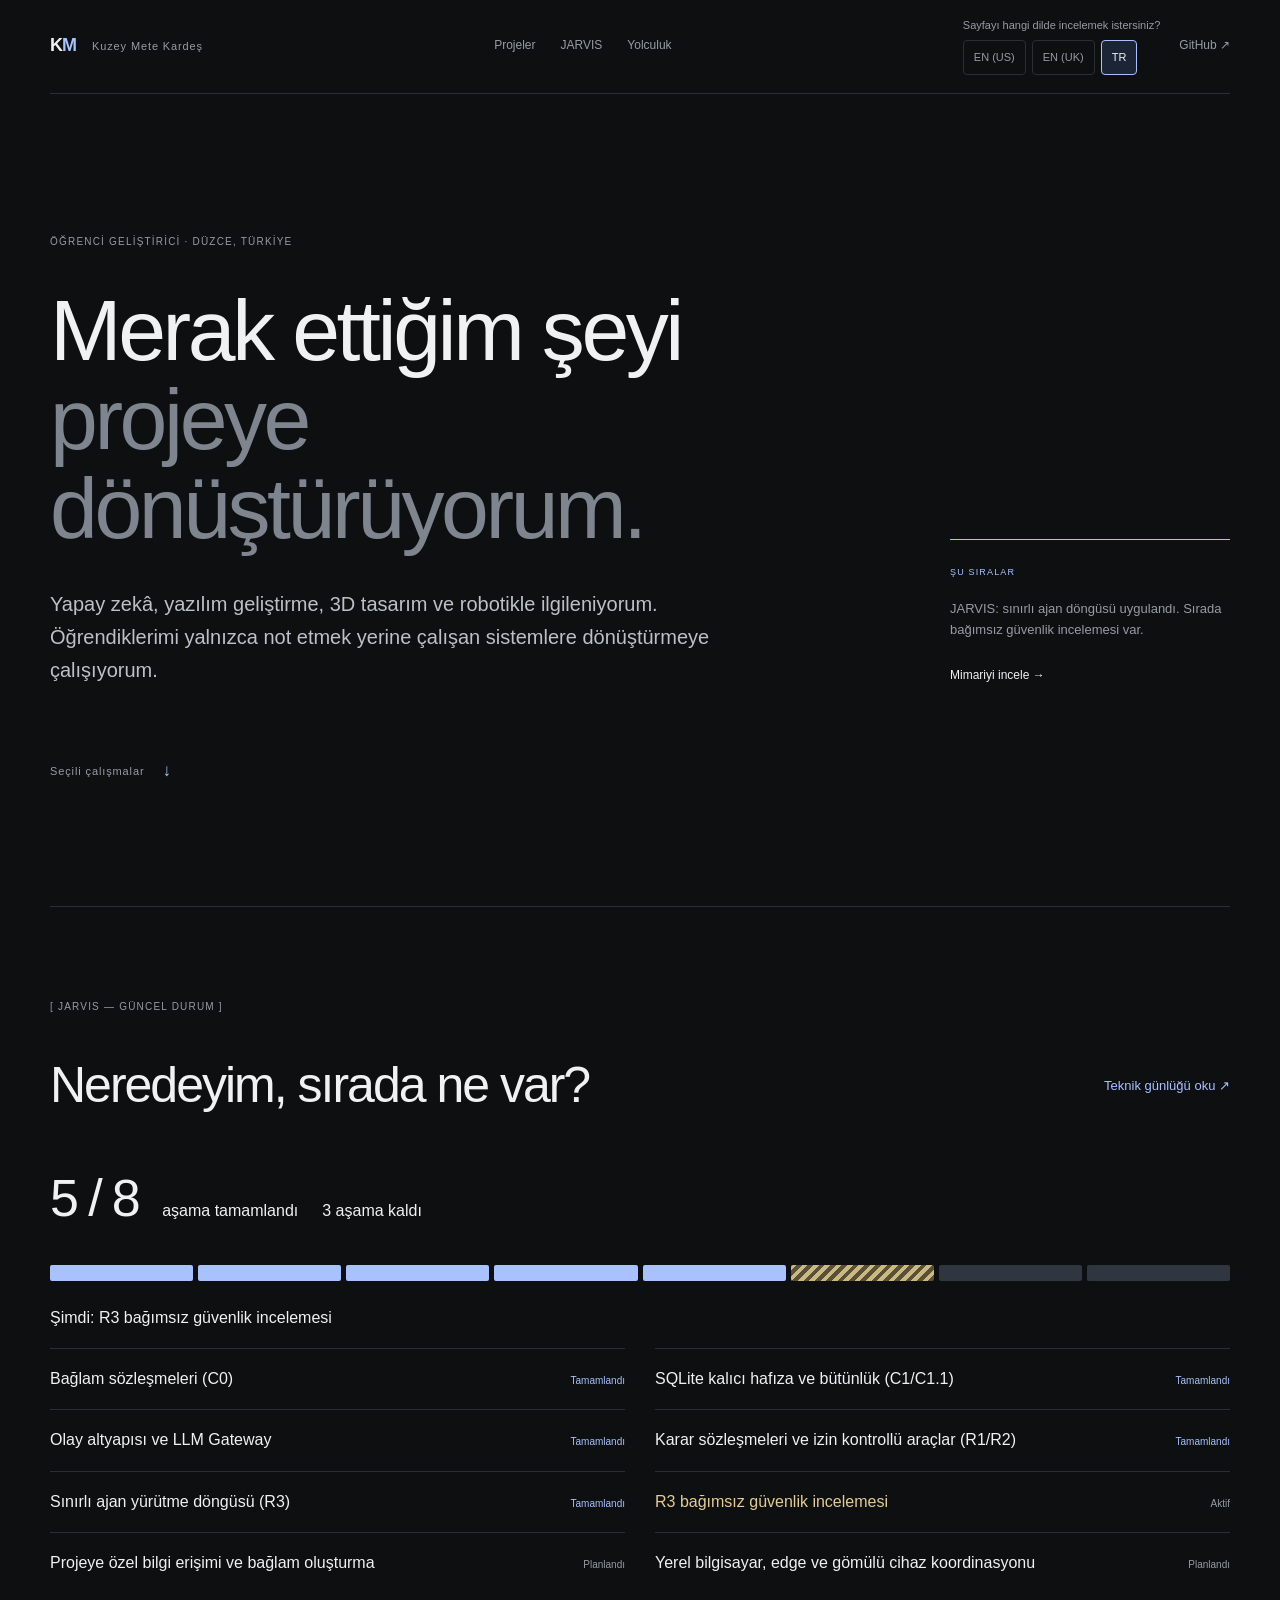
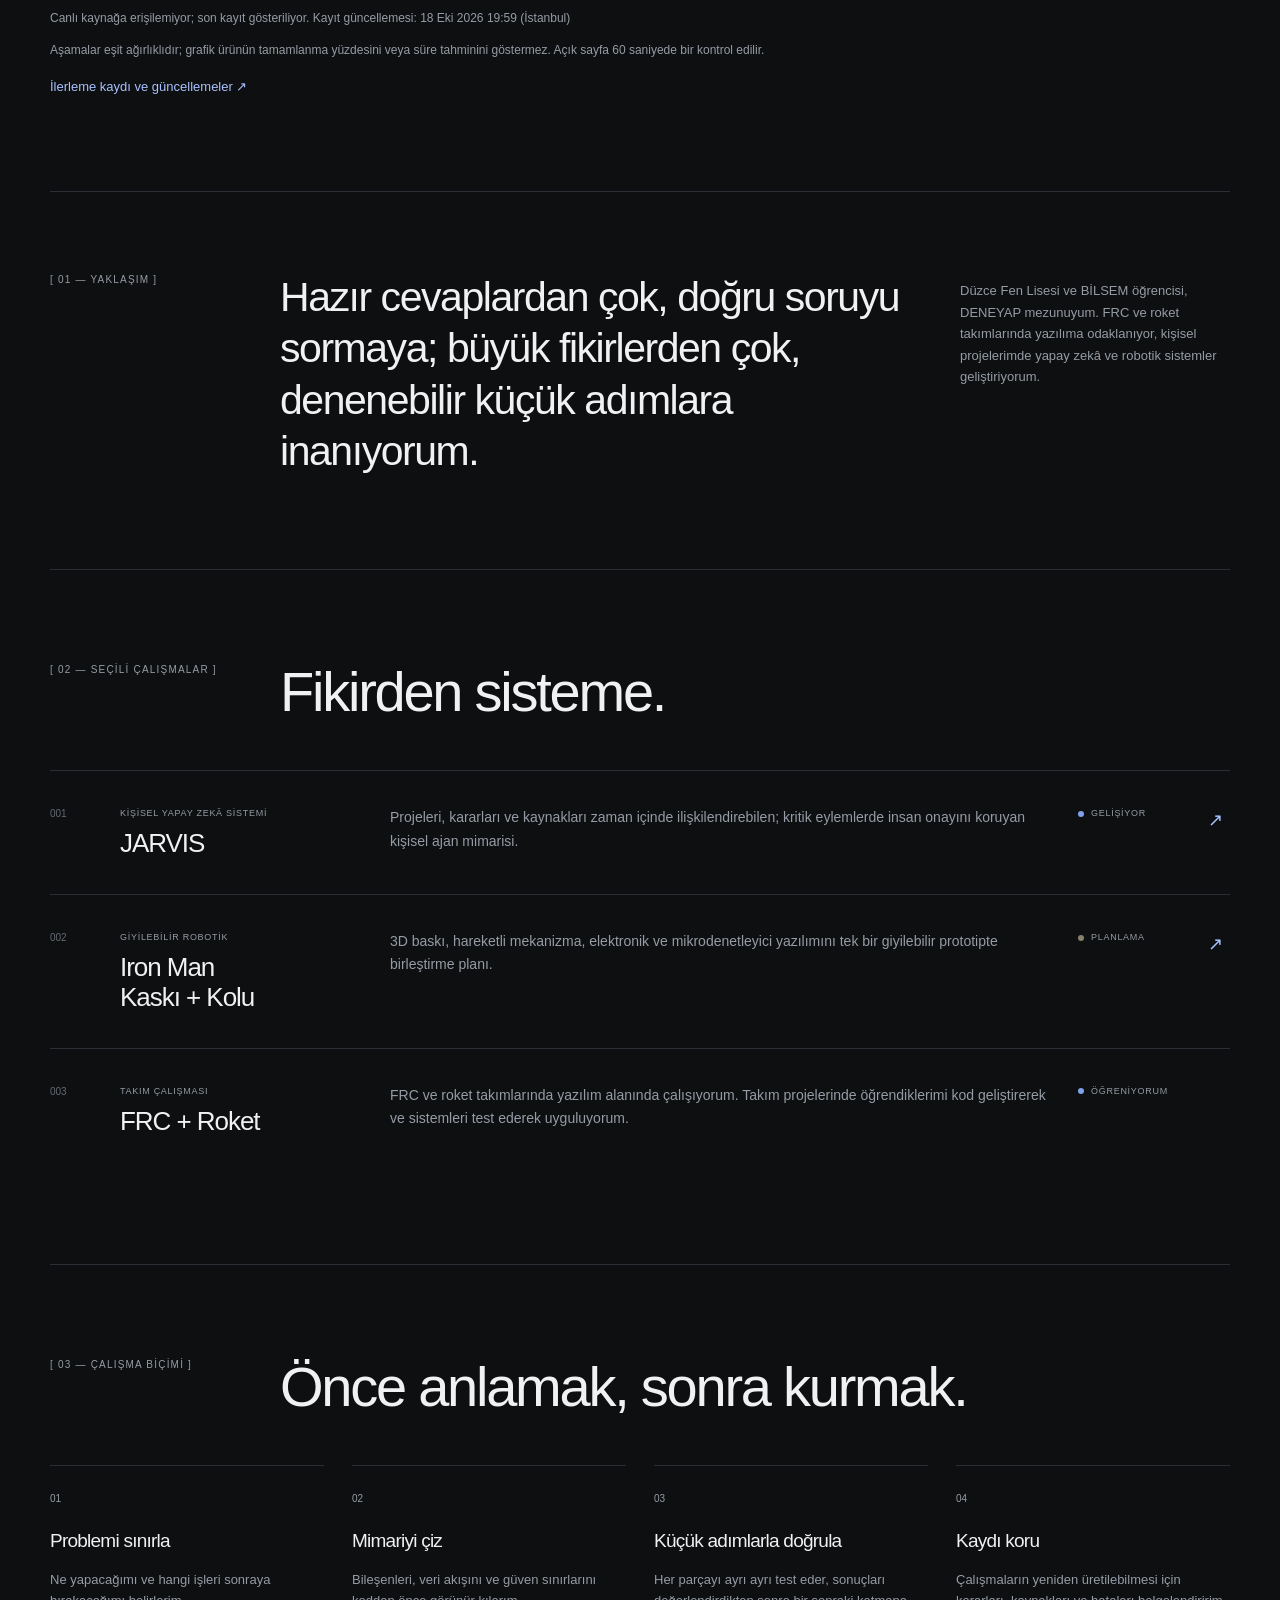
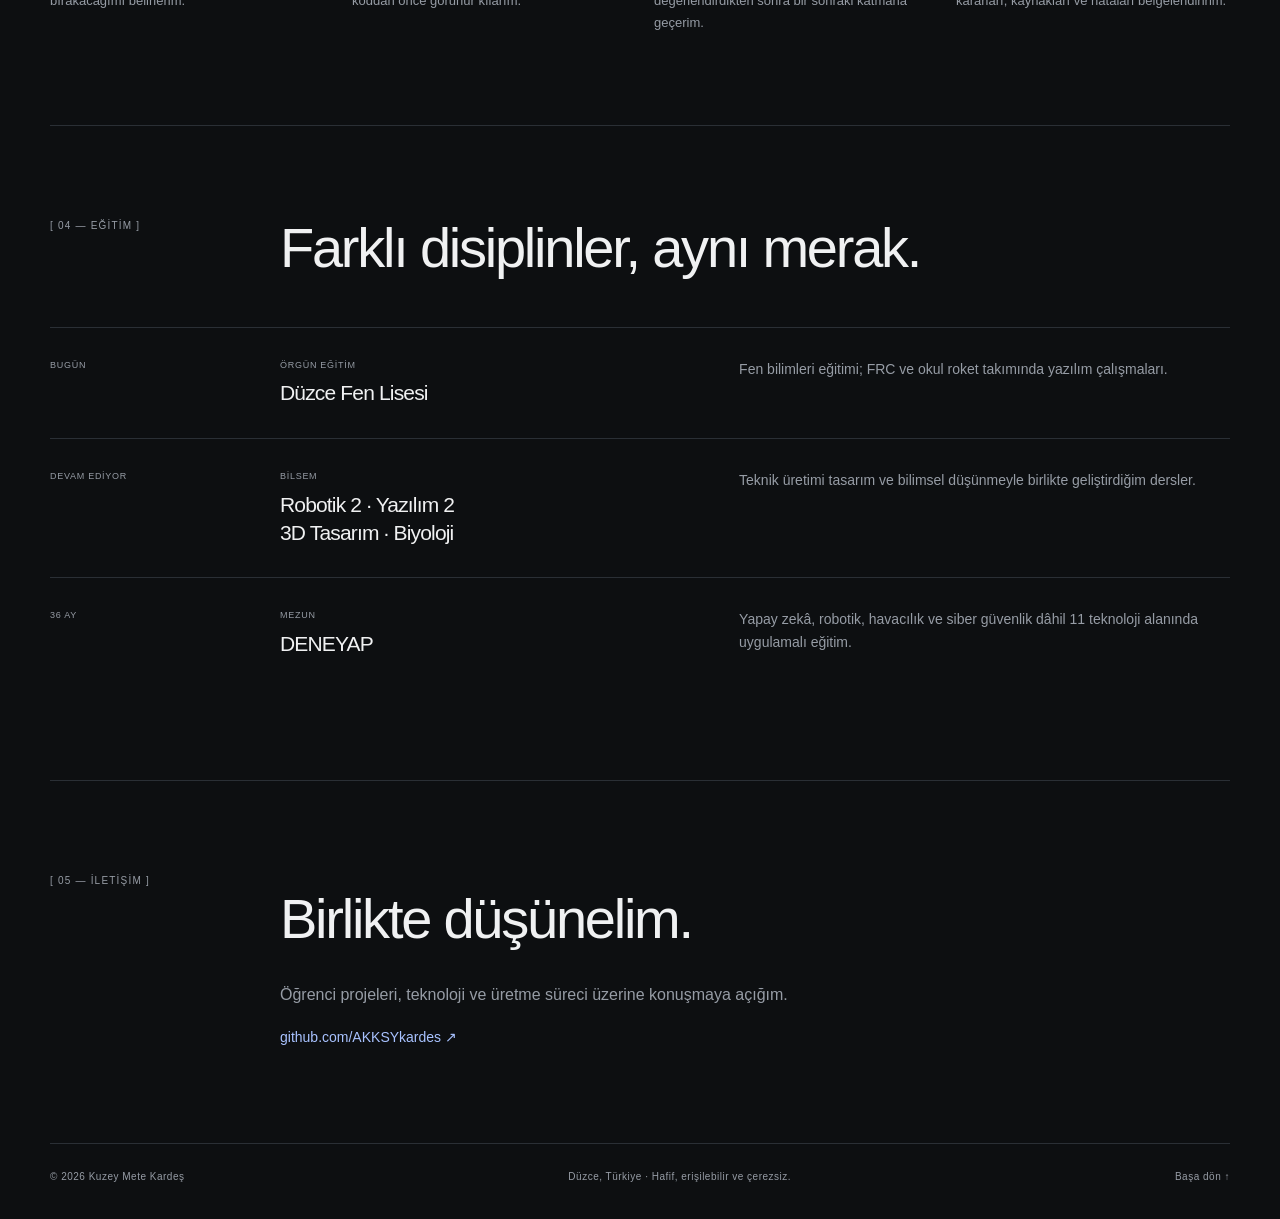
==== commit 46549691: "feat: add live JARVIS milestone dashboard and technical guides; update team software roles" ====
--- a/index.html
+++ b/index.html
@@ -1,126 +1,128 @@
-<!doctype html>
-<html lang="tr" data-lang="tr">
-<head>
-  <meta charset="UTF-8" />
-  <meta name="viewport" content="width=device-width,initial-scale=1" />
-  <meta name="description" content="Kuzey Mete Kardeş — yapay zekâ, yazılım geliştirme, 3D tasarım ve robotik üzerine çalışan öğrenci geliştirici." />
-  <meta name="theme-color" content="#0d0f11" />
-  <title>Kuzey Mete Kardeş — Projeler ve Notlar</title>
-  <link rel="icon" href="favicon.svg" type="image/svg+xml" />
-  <link rel="stylesheet" href="styles.css?v=locale-2" />
-</head>
-<body id="top">
-  <a class="skip-link tr" href="#icerik">İçeriğe geç</a>
-  <a class="skip-link en" href="#icerik">Skip to content</a>
-
-  <header class="site-header">
-    <a class="wordmark" href="index.html" aria-label="Kuzey Mete Kardeş"><span>K</span><span>M</span></a>
-    <p class="header-note">Kuzey Mete Kardeş</p>
-    <nav aria-label="Ana menü / Main menu">
-      <a class="tr" href="#projeler">Projeler</a><a class="en" href="#projeler">Projects</a>
-      <a href="jarvis.html">JARVIS</a>
-      <a class="tr" href="#yolculuk">Yolculuk</a><a class="en" href="#yolculuk">Journey</a>
-    </nav>
-    <div class="header-actions">
-      <div class="language-picker" role="group" aria-label="Dil seçimi"><p><span class="tr">Sayfayı hangi dilde incelemek istersiniz?</span><span class="en">Which language would you like to use?</span></p><div class="language-options"><button type="button" data-locale="en-US" lang="en-US" aria-pressed="false">EN (US)</button><button type="button" data-locale="en-GB" lang="en-GB" aria-pressed="false">EN (UK)</button><button type="button" data-locale="tr" lang="tr" aria-pressed="true">TR</button></div></div>
-      <a class="out-link" href="https://github.com/AKKSYkardes">GitHub ↗</a>
-    </div>
-  </header>
-
-  <main id="icerik">
-    <section class="hero">
-      <p class="eyebrow reveal tr">ÖĞRENCİ GELİŞTİRİCİ · DÜZCE, TÜRKİYE</p>
-      <p class="eyebrow reveal en">STUDENT DEVELOPER · DÜZCE, TÜRKİYE</p>
-      <div class="hero-grid">
-        <div>
-          <h1 class="reveal tr">Merak ettiğim şeyi<br /><em>projeye dönüştürüyorum.</em></h1>
-          <h1 class="reveal en">I turn curiosity<br /><em>into working projects.</em></h1>
-          <p class="hero-copy reveal tr">Yapay zekâ, yazılım geliştirme, 3D tasarım ve robotikle ilgileniyorum. Öğrendiklerimi yalnızca not etmek yerine çalışan sistemlere dönüştürmeye çalışıyorum.</p>
-          <p class="hero-copy reveal en">I am interested in artificial intelligence, software development, 3D design and robotics. I try to turn what I learn into working systems, not just notes.</p>
-        </div>
-        <aside class="status-card reveal">
-          <span class="tr">ŞU SIRALAR</span><span class="en">CURRENTLY</span>
-          <p class="tr">JARVIS'in kalıcı hafıza katmanı, kaynak doğruluğu ve güvenli araç kullanımı.</p>
-          <p class="en">Persistent memory, source integrity and safe tool use for JARVIS.</p>
-          <a href="jarvis.html"><span class="tr">Mimariyi incele</span><span class="en">Explore the architecture</span> →</a>
-        </aside>
-      </div>
-      <a class="scroll-cue" href="#projeler"><span class="tr">Seçili çalışmalar</span><span class="en">Selected work</span><b>↓</b></a>
-    </section>
-
-    <section class="statement reveal" aria-label="Hakkımda / About">
-      <p class="section-code">[ 01 — <span class="tr">YAKLAŞIM</span><span class="en">APPROACH</span> ]</p>
-      <p class="statement-text tr">Hazır cevaplardan çok, doğru soruyu sormaya; büyük fikirlerden çok, denenebilir küçük adımlara inanıyorum.</p>
-      <p class="statement-text en">I care more about asking the right question than finding a quick answer, and more about testable steps than oversized ideas.</p>
-      <div class="statement-note">
-        <p class="tr">Düzce Fen Lisesi ve BİLSEM öğrencisi, DENEYAP mezunuyum. Okul takımlarında ve kişisel projelerimde mekanik ile yazılım arasındaki bağı öğreniyorum.</p>
-        <p class="en">I study at Düzce Science High School and BİLSEM, and I am a DENEYAP graduate. Through school teams and personal projects, I am learning the connection between mechanics and software.</p>
-      </div>
-    </section>
-
-    <section class="work section-rule" id="projeler">
-      <div class="section-heading reveal">
-        <p class="section-code">[ 02 — <span class="tr">SEÇİLİ ÇALIŞMALAR</span><span class="en">SELECTED WORK</span> ]</p>
-        <h2 class="tr">Fikirden sisteme.</h2><h2 class="en">From idea to system.</h2>
-      </div>
-
-      <a class="work-row reveal" href="jarvis.html">
-        <span class="work-number">001</span>
-        <div><p><span class="tr">KİŞİSEL YAPAY ZEKÂ SİSTEMİ</span><span class="en">PERSONAL AI SYSTEM</span></p><h3>JARVIS</h3></div>
-        <p class="work-description tr">Projeleri, kararları ve kaynakları zaman içinde ilişkilendirebilen; kritik eylemlerde insan onayını koruyan kişisel ajan mimarisi.</p>
-        <p class="work-description en">A personal agent architecture designed to connect projects, decisions and sources over time while preserving human approval for critical actions.</p>
-        <span class="work-state"><i></i><span class="tr">GELİŞİYOR</span><span class="en">IN PROGRESS</span></span><b class="row-arrow">↗</b>
-      </a>
-
-      <a class="work-row reveal" href="iron-man.html">
-        <span class="work-number">002</span>
-        <div><p><span class="tr">GİYİLEBİLİR ROBOTİK</span><span class="en">WEARABLE ROBOTICS</span></p><h3>Iron Man<br /><span class="tr">Kaskı + Kolu</span><span class="en">Helmet + Arm</span></h3></div>
-        <p class="work-description tr">3D baskı, hareketli mekanizma, elektronik ve mikrodenetleyici yazılımını tek bir giyilebilir prototipte birleştirme planı.</p>
-        <p class="work-description en">A plan to combine 3D printing, moving mechanisms, electronics and microcontroller software in one wearable prototype.</p>
-        <span class="work-state planned"><i></i><span class="tr">PLANLAMA</span><span class="en">PLANNING</span></span><b class="row-arrow">↗</b>
-      </a>
-
-      <article class="work-row reveal">
-        <span class="work-number">003</span>
-        <div><p><span class="tr">TAKIM ÇALIŞMASI</span><span class="en">TEAM ENGINEERING</span></p><h3><span class="tr">FRC + Roket</span><span class="en">FRC + Rocket Team</span></h3></div>
-        <p class="work-description tr">FRC takımında mekanik alanında çalışıyorum. Roket takımında alt ekibimi seçmeden önce hem mekanik hem de aviyonik ekibinin deneme görevlerini yapıyorum.</p>
-        <p class="work-description en">Mechanical work in FRC; trial tasks in both mechanics and avionics for the rocket team while I decide on a sub-team.</p>
-        <span class="work-state"><i></i><span class="tr">ÖĞRENİYORUM</span><span class="en">LEARNING</span></span>
-      </article>
-    </section>
-
-    <section class="method section-rule">
-      <div class="section-heading reveal">
-        <p class="section-code">[ 03 — <span class="tr">ÇALIŞMA BİÇİMİ</span><span class="en">METHOD</span> ]</p>
-        <h2 class="tr">Önce anlamak, sonra kurmak.</h2><h2 class="en">Understand first, then build.</h2>
-      </div>
-      <div class="method-grid">
-        <article class="reveal"><span>01</span><h3 class="tr">Problemi sınırla</h3><h3 class="en">Frame the problem</h3><p class="tr">Ne yapacağımı ve hangi işleri sonraya bırakacağımı belirlerim.</p><p class="en">I define both what I will build and what I will deliberately leave out.</p></article>
-        <article class="reveal"><span>02</span><h3 class="tr">Mimariyi çiz</h3><h3 class="en">Map the architecture</h3><p class="tr">Bileşenleri, veri akışını ve güven sınırlarını koddan önce görünür kılarım.</p><p class="en">I make components, data flow and trust boundaries visible before code.</p></article>
-        <article class="reveal"><span>03</span><h3 class="tr">Küçük adımlarla doğrula</h3><h3 class="en">Validate in small steps</h3><p class="tr">Her parçayı ayrı ayrı test eder, sonuçları değerlendirdikten sonra bir sonraki katmana geçerim.</p><p class="en">I test each part independently before moving to the next layer.</p></article>
-        <article class="reveal"><span>04</span><h3 class="tr">Kaydı koru</h3><h3 class="en">Preserve the record</h3><p class="tr">Çalışmaların yeniden üretilebilmesi için kararları, kaynakları ve hataları belgelendiririm.</p><p class="en">I document decisions, sources and failures so the work stays reproducible.</p></article>
-      </div>
-    </section>
-
-    <section class="journey section-rule" id="yolculuk">
-      <div class="section-heading reveal">
-        <p class="section-code">[ 04 — <span class="tr">EĞİTİM</span><span class="en">EDUCATION</span> ]</p>
-        <h2 class="tr">Farklı disiplinler, aynı merak.</h2><h2 class="en">Different disciplines, one curiosity.</h2>
-      </div>
-      <div class="timeline">
-        <article class="reveal"><span><span class="tr">BUGÜN</span><span class="en">NOW</span></span><div><p class="tr">ÖRGÜN EĞİTİM</p><p class="en">FORMAL EDUCATION</p><h3>Düzce Fen Lisesi</h3></div><p class="tr">Fen bilimleri eğitimi; FRC mekanik ve okul roket takımı çalışmaları.</p><p class="en">Science education, FRC mechanical work and the school rocket team.</p></article>
-        <article class="reveal"><span><span class="tr">DEVAM EDİYOR</span><span class="en">ONGOING</span></span><div><p>BİLSEM</p><h3><span class="tr">Robotik 2 · Yazılım 2<br />3D Tasarım · Biyoloji</span><span class="en">Robotics 2 · Software 2<br />3D Design · Biology</span></h3></div><p class="tr">Teknik üretimi tasarım ve bilimsel düşünmeyle birlikte geliştirdiğim dersler.</p><p class="en">Courses where I develop practical skills alongside design and scientific thinking.</p></article>
-        <article class="reveal"><span><span class="tr">36 AY</span><span class="en">36 MONTHS</span></span><div><p class="tr">MEZUN</p><p class="en">GRADUATE</p><h3>DENEYAP</h3></div><p class="tr">Yapay zekâ, robotik, havacılık ve siber güvenlik dâhil 11 teknoloji alanında uygulamalı eğitim.</p><p class="en">Hands-on education across 11 technology fields, including AI, robotics, aviation and cybersecurity.</p></article>
-      </div>
-    </section>
-
-    <section class="contact section-rule reveal">
-      <p class="section-code">[ 05 — <span class="tr">İLETİŞİM</span><span class="en">CONTACT</span> ]</p>
-      <div><h2 class="tr">Birlikte düşünelim.</h2><h2 class="en">Let's think together.</h2><p class="tr">Öğrenci projeleri, teknoloji ve üretme süreci üzerine konuşmaya açığım.</p><p class="en">I am open to conversations about student projects, technology and the process of making.</p><a href="https://github.com/AKKSYkardes">github.com/AKKSYkardes ↗</a></div>
-    </section>
-  </main>
-
-  <footer><p>© <span id="year"></span> Kuzey Mete Kardeş</p><p class="tr">Düzce, Türkiye · Hafif, erişilebilir ve çerezsiz.</p><p class="en">Düzce, Türkiye · Lightweight, accessible and cookie-free.</p><a href="#top"><span class="tr">Başa dön</span><span class="en">Back to top</span> ↑</a></footer>
-  <script src="script.js?v=locale-2"></script>
-</body>
+<!doctype html>
+<html lang="tr" data-lang="tr">
+<head>
+  <meta charset="UTF-8" />
+  <meta name="viewport" content="width=device-width,initial-scale=1" />
+  <meta name="description" content="Kuzey Mete Kardeş — yapay zekâ, yazılım geliştirme, 3D tasarım ve robotik üzerine çalışan öğrenci geliştirici." />
+  <meta name="theme-color" content="#0d0f11" />
+  <title>Kuzey Mete Kardeş — Projeler ve Notlar</title>
+  <link rel="icon" href="favicon.svg" type="image/svg+xml" />
+  <link rel="stylesheet" href="styles.css?v=jarvis-3" />
+</head>
+<body id="top">
+  <a class="skip-link tr" href="#icerik">İçeriğe geç</a>
+  <a class="skip-link en" href="#icerik">Skip to content</a>
+
+  <header class="site-header">
+    <a class="wordmark" href="index.html" aria-label="Kuzey Mete Kardeş"><span>K</span><span>M</span></a>
+    <p class="header-note">Kuzey Mete Kardeş</p>
+    <nav aria-label="Ana menü / Main menu">
+      <a class="tr" href="#projeler">Projeler</a><a class="en" href="#projeler">Projects</a>
+      <a href="jarvis.html">JARVIS</a>
+      <a class="tr" href="#yolculuk">Yolculuk</a><a class="en" href="#yolculuk">Journey</a>
+    </nav>
+    <div class="header-actions">
+      <div class="language-picker" role="group" aria-label="Dil seçimi"><p><span class="tr">Sayfayı hangi dilde incelemek istersiniz?</span><span class="en">Which language would you like to use?</span></p><div class="language-options"><button type="button" data-locale="en-US" lang="en-US" aria-pressed="false">EN (US)</button><button type="button" data-locale="en-GB" lang="en-GB" aria-pressed="false">EN (UK)</button><button type="button" data-locale="tr" lang="tr" aria-pressed="true">TR</button></div></div>
+      <a class="out-link" href="https://github.com/AKKSYkardes">GitHub ↗</a>
+    </div>
+  </header>
+
+  <main id="icerik">
+    <section class="hero">
+      <p class="eyebrow reveal tr">ÖĞRENCİ GELİŞTİRİCİ · DÜZCE, TÜRKİYE</p>
+      <p class="eyebrow reveal en">STUDENT DEVELOPER · DÜZCE, TÜRKİYE</p>
+      <div class="hero-grid">
+        <div>
+          <h1 class="reveal tr">Merak ettiğim şeyi<br /><em>projeye dönüştürüyorum.</em></h1>
+          <h1 class="reveal en">I turn curiosity<br /><em>into working projects.</em></h1>
+          <p class="hero-copy reveal tr">Yapay zekâ, yazılım geliştirme, 3D tasarım ve robotikle ilgileniyorum. Öğrendiklerimi yalnızca not etmek yerine çalışan sistemlere dönüştürmeye çalışıyorum.</p>
+          <p class="hero-copy reveal en">I am interested in artificial intelligence, software development, 3D design and robotics. I try to turn what I learn into working systems, not just notes.</p>
+        </div>
+        <aside class="status-card reveal">
+          <span class="tr">ŞU SIRALAR</span><span class="en">CURRENTLY</span>
+          <p class="tr">JARVIS: sınırlı ajan döngüsü uygulandı. Sırada bağımsız güvenlik incelemesi var.</p>
+          <p class="en">JARVIS: the bounded agent loop is implemented. Independent security review is next.</p>
+          <a href="jarvis.html"><span class="tr">Mimariyi incele</span><span class="en">Explore the architecture</span> →</a>
+        </aside>
+      </div>
+      <a class="scroll-cue" href="#projeler"><span class="tr">Seçili çalışmalar</span><span class="en">Selected work</span><b>↓</b></a>
+    </section>
+
+<section class="section-rule progress-panel" id="ilerleme" data-progress><p class="section-code">[ JARVIS — <span class="tr">GÜNCEL DURUM</span><span class="en">CURRENT STATUS</span> ]</p><div class="progress-heading"><h2><span class="tr">Neredeyim, sırada ne var?</span><span class="en">Where am I, what comes next?</span></h2><a href="jarvis-runtime.html"><span class="tr">Teknik günlüğü oku</span><span class="en">Read the technical notes</span> ↗</a></div><div data-progress-content></div><p data-progress-health role="status"><span class="tr">İlerleme kaydı yükleniyor…</span><span class="en">Loading progress…</span></p><p class="progress-note"><span class="tr">Aşamalar eşit ağırlıklıdır; grafik ürünün tamamlanma yüzdesini veya süre tahminini göstermez. Açık sayfa 60 saniyede bir kontrol edilir.</span><span class="en">Milestones have equal weight; this chart is not a product completion percentage or time estimate. An open page checks every 60 seconds.</span></p><a href="https://github.com/AKKSYkardes/AKKSYkardes.github.io/issues/1"><span class="tr">İlerleme kaydı ve güncellemeler</span><span class="en">Progress record and updates</span> ↗</a><noscript><p><span class="tr">Canlı grafik için JavaScript gerekli. Güncel aşamaları yukarıdaki ilerleme kaydından okuyabilirsin.</span><span class="en">JavaScript is required for the live chart. Read current milestones in the progress record above.</span></p></noscript></section>
+    <section class="statement reveal" aria-label="Hakkımda / About">
+      <p class="section-code">[ 01 — <span class="tr">YAKLAŞIM</span><span class="en">APPROACH</span> ]</p>
+      <p class="statement-text tr">Hazır cevaplardan çok, doğru soruyu sormaya; büyük fikirlerden çok, denenebilir küçük adımlara inanıyorum.</p>
+      <p class="statement-text en">I care more about asking the right question than finding a quick answer, and more about testable steps than oversized ideas.</p>
+      <div class="statement-note">
+        <p class="tr">Düzce Fen Lisesi ve BİLSEM öğrencisi, DENEYAP mezunuyum. FRC ve roket takımlarında yazılıma odaklanıyor, kişisel projelerimde yapay zekâ ve robotik sistemler geliştiriyorum.</p>
+        <p class="en">I study at Düzce Science High School and BİLSEM, and I am a DENEYAP graduate. I focus on software in the FRC and rocket teams and develop AI and robotics systems in my personal projects.</p>
+      </div>
+    </section>
+
+    <section class="work section-rule" id="projeler">
+      <div class="section-heading reveal">
+        <p class="section-code">[ 02 — <span class="tr">SEÇİLİ ÇALIŞMALAR</span><span class="en">SELECTED WORK</span> ]</p>
+        <h2 class="tr">Fikirden sisteme.</h2><h2 class="en">From idea to system.</h2>
+      </div>
+
+      <a class="work-row reveal" href="jarvis.html">
+        <span class="work-number">001</span>
+        <div><p><span class="tr">KİŞİSEL YAPAY ZEKÂ SİSTEMİ</span><span class="en">PERSONAL AI SYSTEM</span></p><h3>JARVIS</h3></div>
+        <p class="work-description tr">Projeleri, kararları ve kaynakları zaman içinde ilişkilendirebilen; kritik eylemlerde insan onayını koruyan kişisel ajan mimarisi.</p>
+        <p class="work-description en">A personal agent architecture designed to connect projects, decisions and sources over time while preserving human approval for critical actions.</p>
+        <span class="work-state"><i></i><span class="tr">GELİŞİYOR</span><span class="en">IN PROGRESS</span></span><b class="row-arrow">↗</b>
+      </a>
+
+      <a class="work-row reveal" href="iron-man.html">
+        <span class="work-number">002</span>
+        <div><p><span class="tr">GİYİLEBİLİR ROBOTİK</span><span class="en">WEARABLE ROBOTICS</span></p><h3>Iron Man<br /><span class="tr">Kaskı + Kolu</span><span class="en">Helmet + Arm</span></h3></div>
+        <p class="work-description tr">3D baskı, hareketli mekanizma, elektronik ve mikrodenetleyici yazılımını tek bir giyilebilir prototipte birleştirme planı.</p>
+        <p class="work-description en">A plan to combine 3D printing, moving mechanisms, electronics and microcontroller software in one wearable prototype.</p>
+        <span class="work-state planned"><i></i><span class="tr">PLANLAMA</span><span class="en">PLANNING</span></span><b class="row-arrow">↗</b>
+      </a>
+
+      <article class="work-row reveal">
+        <span class="work-number">003</span>
+        <div><p><span class="tr">TAKIM ÇALIŞMASI</span><span class="en">TEAM ENGINEERING</span></p><h3><span class="tr">FRC + Roket</span><span class="en">FRC + Rocket Team</span></h3></div>
+        <p class="work-description tr">FRC ve roket takımlarında yazılım alanında çalışıyorum. Takım projelerinde öğrendiklerimi kod geliştirerek ve sistemleri test ederek uyguluyorum.</p>
+        <p class="work-description en">I work on software in both the FRC and rocket teams, putting what I learn into practice through code and system testing.</p>
+        <span class="work-state"><i></i><span class="tr">ÖĞRENİYORUM</span><span class="en">LEARNING</span></span>
+      </article>
+    </section>
+
+    <section class="method section-rule">
+      <div class="section-heading reveal">
+        <p class="section-code">[ 03 — <span class="tr">ÇALIŞMA BİÇİMİ</span><span class="en">METHOD</span> ]</p>
+        <h2 class="tr">Önce anlamak, sonra kurmak.</h2><h2 class="en">Understand first, then build.</h2>
+      </div>
+      <div class="method-grid">
+        <article class="reveal"><span>01</span><h3 class="tr">Problemi sınırla</h3><h3 class="en">Frame the problem</h3><p class="tr">Ne yapacağımı ve hangi işleri sonraya bırakacağımı belirlerim.</p><p class="en">I define both what I will build and what I will deliberately leave out.</p></article>
+        <article class="reveal"><span>02</span><h3 class="tr">Mimariyi çiz</h3><h3 class="en">Map the architecture</h3><p class="tr">Bileşenleri, veri akışını ve güven sınırlarını koddan önce görünür kılarım.</p><p class="en">I make components, data flow and trust boundaries visible before code.</p></article>
+        <article class="reveal"><span>03</span><h3 class="tr">Küçük adımlarla doğrula</h3><h3 class="en">Validate in small steps</h3><p class="tr">Her parçayı ayrı ayrı test eder, sonuçları değerlendirdikten sonra bir sonraki katmana geçerim.</p><p class="en">I test each part independently before moving to the next layer.</p></article>
+        <article class="reveal"><span>04</span><h3 class="tr">Kaydı koru</h3><h3 class="en">Preserve the record</h3><p class="tr">Çalışmaların yeniden üretilebilmesi için kararları, kaynakları ve hataları belgelendiririm.</p><p class="en">I document decisions, sources and failures so the work stays reproducible.</p></article>
+      </div>
+    </section>
+
+    <section class="journey section-rule" id="yolculuk">
+      <div class="section-heading reveal">
+        <p class="section-code">[ 04 — <span class="tr">EĞİTİM</span><span class="en">EDUCATION</span> ]</p>
+        <h2 class="tr">Farklı disiplinler, aynı merak.</h2><h2 class="en">Different disciplines, one curiosity.</h2>
+      </div>
+      <div class="timeline">
+        <article class="reveal"><span><span class="tr">BUGÜN</span><span class="en">NOW</span></span><div><p class="tr">ÖRGÜN EĞİTİM</p><p class="en">FORMAL EDUCATION</p><h3>Düzce Fen Lisesi</h3></div><p class="tr">Fen bilimleri eğitimi; FRC ve okul roket takımında yazılım çalışmaları.</p><p class="en">Science education and software work in the FRC and school rocket teams.</p></article>
+        <article class="reveal"><span><span class="tr">DEVAM EDİYOR</span><span class="en">ONGOING</span></span><div><p>BİLSEM</p><h3><span class="tr">Robotik 2 · Yazılım 2<br />3D Tasarım · Biyoloji</span><span class="en">Robotics 2 · Software 2<br />3D Design · Biology</span></h3></div><p class="tr">Teknik üretimi tasarım ve bilimsel düşünmeyle birlikte geliştirdiğim dersler.</p><p class="en">Courses where I develop practical skills alongside design and scientific thinking.</p></article>
+        <article class="reveal"><span><span class="tr">36 AY</span><span class="en">36 MONTHS</span></span><div><p class="tr">MEZUN</p><p class="en">GRADUATE</p><h3>DENEYAP</h3></div><p class="tr">Yapay zekâ, robotik, havacılık ve siber güvenlik dâhil 11 teknoloji alanında uygulamalı eğitim.</p><p class="en">Hands-on education across 11 technology fields, including AI, robotics, aviation and cybersecurity.</p></article>
+      </div>
+    </section>
+
+    <section class="contact section-rule reveal">
+      <p class="section-code">[ 05 — <span class="tr">İLETİŞİM</span><span class="en">CONTACT</span> ]</p>
+      <div><h2 class="tr">Birlikte düşünelim.</h2><h2 class="en">Let's think together.</h2><p class="tr">Öğrenci projeleri, teknoloji ve üretme süreci üzerine konuşmaya açığım.</p><p class="en">I am open to conversations about student projects, technology and the process of making.</p><a href="https://github.com/AKKSYkardes">github.com/AKKSYkardes ↗</a></div>
+    </section>
+  </main>
+
+  <footer><p>© <span id="year"></span> Kuzey Mete Kardeş</p><p class="tr">Düzce, Türkiye · Hafif, erişilebilir ve çerezsiz.</p><p class="en">Düzce, Türkiye · Lightweight, accessible and cookie-free.</p><a href="#top"><span class="tr">Başa dön</span><span class="en">Back to top</span> ↑</a></footer>
+  <script src="script.js?v=jarvis-3"></script>
+  <script src="progress.js?v=jarvis-3" defer></script>
+</body>
 </html>
--- a/styles.css
+++ b/styles.css
@@ -1,72 +1,75 @@
-:root{color-scheme:dark;--bg:#0d0f11;--surface:#14171a;--surface-2:#191d21;--text:#f0f1f2;--muted:#969ca5;--line:#2a2f35;--accent:#a8c2ff;--max:1180px}
-*{box-sizing:border-box}
-html{scroll-behavior:smooth;scroll-padding-top:96px}
-body{margin:0;background:var(--bg);color:var(--text);font-family:Arial,"Helvetica Neue",sans-serif;font-size:16px;line-height:1.65;cursor:auto}
-button,a{font:inherit}a{color:inherit;text-decoration:none;cursor:pointer}button{cursor:pointer}
-a:focus-visible,button:focus-visible{outline:2px solid var(--accent);outline-offset:5px}
-::selection{background:#40577f;color:#fff}
-.en{display:none!important}html[data-lang^="en"] .tr{display:none!important}html[data-lang^="en"] .en{display:revert!important}
-.site-header,main,footer{width:min(var(--max),calc(100% - 64px));margin-inline:auto}
-.skip-link{position:fixed;top:-90px;left:18px;z-index:100;padding:10px 14px;background:var(--text);color:var(--bg)}.skip-link:focus{top:16px}
-.site-header{display:flex;align-items:center;gap:18px;min-height:88px;border-bottom:1px solid var(--line)}
-.wordmark{font-size:18px;font-weight:700;letter-spacing:-1px}.wordmark span:last-child{color:var(--accent)}
-.header-note{margin:0;font-size:11px;letter-spacing:.08em;color:var(--muted)}
-nav{display:flex;gap:25px;margin-left:auto;font-size:12px;color:var(--muted)}nav a:hover,.out-link:hover{color:var(--text)}
-.header-actions{display:flex;align-items:center;gap:19px;margin-left:14px}.out-link{font-size:12px;color:var(--muted)}
-.lang-button{border:0;background:transparent;color:var(--muted);padding:5px;font-size:11px;letter-spacing:.05em}.lang-button i{padding:0 4px;font-style:normal;color:#4f555e}.lang-button span:first-child,html[data-lang^="en"] .lang-button span:last-child{color:var(--text)}html[data-lang^="en"] .lang-button span:first-child{color:var(--muted)}
-.hero{min-height:calc(100vh - 88px);min-height:calc(100svh - 88px);display:flex;flex-direction:column;justify-content:center;padding:72px 0 52px}
-.eyebrow,.section-code{font-size:10px;letter-spacing:.12em;color:var(--muted);text-transform:uppercase;margin:0}.section-code{white-space:nowrap}
-.hero-grid{display:grid;grid-template-columns:minmax(0,1fr) 280px;gap:9vw;align-items:end;margin-top:35px}
-h1,h2,h3{font-weight:500;letter-spacing:-.04em}h1{font-size:clamp(46px,7vw,86px);line-height:1.04;margin:0}h1 em{font-style:normal;color:#7e858e}
-.hero-copy{max-width:710px;font-size:clamp(16px,1.7vw,20px);line-height:1.65;color:#bcc1c7;margin:34px 0 0}
-.status-card{border-top:1px solid var(--accent);padding-top:17px}.status-card>span{font-size:9px;letter-spacing:.13em;color:var(--accent)}.status-card>p{font-size:13px;color:var(--muted);margin:14px 0 20px}.status-card>a{font-size:12px}.status-card>a:hover{color:var(--accent)}
-.scroll-cue{display:flex;align-items:center;gap:18px;width:max-content;margin-top:70px;font-size:11px;letter-spacing:.08em;color:var(--muted)}.scroll-cue b{font-size:17px;font-weight:400;color:var(--accent);transition:transform .2s}.scroll-cue:hover b{transform:translateY(4px)}
-.section-rule{border-top:1px solid var(--line);padding:92px 0}
-.statement{display:grid;grid-template-columns:180px minmax(0,1.4fr) minmax(220px,.6fr);gap:50px;border-top:1px solid var(--line);padding:80px 0 92px}.statement-text{font-size:clamp(25px,3.2vw,42px);line-height:1.25;letter-spacing:-.035em;margin:0}.statement-note{padding-top:8px}.statement-note p{margin:0;color:var(--muted);font-size:13px}
-.section-heading{display:grid;grid-template-columns:180px 1fr;gap:50px;margin-bottom:48px}.section-heading h2{font-size:clamp(32px,4.5vw,56px);line-height:1.08;margin:0}
-.work-row{display:grid;grid-template-columns:45px 245px minmax(260px,1fr) 105px 22px;gap:25px;align-items:start;border-top:1px solid var(--line);padding:35px 0;position:relative;transition:padding-left .2s,background-color .2s}.work-row:hover{padding-left:10px;background:linear-gradient(90deg,rgba(168,194,255,.045),transparent 70%)}article.work-row{cursor:default}
-.work-number{font-size:10px;color:#656b73}.work-row>div>p{font-size:9px;letter-spacing:.08em;color:var(--muted);margin:0 0 8px}.work-row h3{font-size:26px;line-height:1.15;margin:0}.work-description{font-size:14px;color:var(--muted);margin:0}.work-state{font-size:9px;letter-spacing:.08em;color:var(--muted);display:flex;align-items:center;gap:7px}.work-state i{display:block;width:6px;height:6px;border-radius:50%;background:#7fa1ed}.work-state.planned i{background:#897f6d}.row-arrow{font-size:18px;font-weight:400;color:var(--accent);transition:transform .2s}.work-row:hover .row-arrow{transform:translate(3px,-3px)}
-.method-grid{display:grid;grid-template-columns:repeat(4,1fr);gap:28px}.method-grid article{border-top:1px solid var(--line);padding-top:18px}.method-grid span{font-size:10px;color:var(--muted)}.method-grid h3{font-size:19px;margin:15px 0 12px}.method-grid p{font-size:13px;color:var(--muted);margin:0}
-.timeline article{display:grid;grid-template-columns:180px 1fr 1.2fr;gap:50px;border-top:1px solid var(--line);padding:30px 0}.timeline article>span,.timeline article>div>p{font-size:9px;letter-spacing:.08em;color:var(--muted)}.timeline article>div>p{margin:0 0 7px}.timeline h3{font-size:21px;line-height:1.35;margin:0}.timeline article>p{font-size:14px;color:var(--muted);margin:0}
-.contact{display:grid;grid-template-columns:180px 1fr;gap:50px}.contact h2{font-size:clamp(32px,4.5vw,56px);margin:0}.contact div>p{color:var(--muted);max-width:570px}.contact a{color:var(--accent);font-size:14px}
-footer{display:flex;justify-content:space-between;gap:25px;border-top:1px solid var(--line);padding:25px 0 34px;font-size:10px;letter-spacing:.05em;color:var(--muted)}footer p{margin:0}footer a:hover{color:var(--text)}
+:root{color-scheme:dark;--bg:#0d0f11;--surface:#14171a;--surface-2:#191d21;--text:#f0f1f2;--muted:#969ca5;--line:#2a2f35;--accent:#a8c2ff;--max:1180px}
+*{box-sizing:border-box}
+html{scroll-behavior:smooth;scroll-padding-top:96px}
+body{margin:0;background:var(--bg);color:var(--text);font-family:Arial,"Helvetica Neue",sans-serif;font-size:16px;line-height:1.65;cursor:auto}
+button,a{font:inherit}a{color:inherit;text-decoration:none;cursor:pointer}button{cursor:pointer}
+a:focus-visible,button:focus-visible{outline:2px solid var(--accent);outline-offset:5px}
+::selection{background:#40577f;color:#fff}
+.en{display:none!important}html[data-lang^="en"] .tr{display:none!important}html[data-lang^="en"] .en{display:revert!important}
+.site-header,main,footer{width:min(var(--max),calc(100% - 64px));margin-inline:auto}
+.skip-link{position:fixed;top:-90px;left:18px;z-index:100;padding:10px 14px;background:var(--text);color:var(--bg)}.skip-link:focus{top:16px}
+.site-header{display:flex;align-items:center;gap:18px;min-height:88px;border-bottom:1px solid var(--line)}
+.wordmark{font-size:18px;font-weight:700;letter-spacing:-1px}.wordmark span:last-child{color:var(--accent)}
+.header-note{margin:0;font-size:11px;letter-spacing:.08em;color:var(--muted)}
+nav{display:flex;gap:25px;margin-left:auto;font-size:12px;color:var(--muted)}nav a:hover,.out-link:hover{color:var(--text)}
+.header-actions{display:flex;align-items:center;gap:19px;margin-left:14px}.out-link{font-size:12px;color:var(--muted)}
+.lang-button{border:0;background:transparent;color:var(--muted);padding:5px;font-size:11px;letter-spacing:.05em}.lang-button i{padding:0 4px;font-style:normal;color:#4f555e}.lang-button span:first-child,html[data-lang^="en"] .lang-button span:last-child{color:var(--text)}html[data-lang^="en"] .lang-button span:first-child{color:var(--muted)}
+.hero{min-height:calc(100vh - 88px);min-height:calc(100svh - 88px);display:flex;flex-direction:column;justify-content:center;padding:72px 0 52px}
+.eyebrow,.section-code{font-size:10px;letter-spacing:.12em;color:var(--muted);text-transform:uppercase;margin:0}.section-code{white-space:nowrap}
+.hero-grid{display:grid;grid-template-columns:minmax(0,1fr) 280px;gap:9vw;align-items:end;margin-top:35px}
+h1,h2,h3{font-weight:500;letter-spacing:-.04em}h1{font-size:clamp(46px,7vw,86px);line-height:1.04;margin:0}h1 em{font-style:normal;color:#7e858e}
+.hero-copy{max-width:710px;font-size:clamp(16px,1.7vw,20px);line-height:1.65;color:#bcc1c7;margin:34px 0 0}
+.status-card{border-top:1px solid var(--accent);padding-top:17px}.status-card>span{font-size:9px;letter-spacing:.13em;color:var(--accent)}.status-card>p{font-size:13px;color:var(--muted);margin:14px 0 20px}.status-card>a{font-size:12px}.status-card>a:hover{color:var(--accent)}
+.scroll-cue{display:flex;align-items:center;gap:18px;width:max-content;margin-top:70px;font-size:11px;letter-spacing:.08em;color:var(--muted)}.scroll-cue b{font-size:17px;font-weight:400;color:var(--accent);transition:transform .2s}.scroll-cue:hover b{transform:translateY(4px)}
+.section-rule{border-top:1px solid var(--line);padding:92px 0}
+.statement{display:grid;grid-template-columns:180px minmax(0,1.4fr) minmax(220px,.6fr);gap:50px;border-top:1px solid var(--line);padding:80px 0 92px}.statement-text{font-size:clamp(25px,3.2vw,42px);line-height:1.25;letter-spacing:-.035em;margin:0}.statement-note{padding-top:8px}.statement-note p{margin:0;color:var(--muted);font-size:13px}
+.section-heading{display:grid;grid-template-columns:180px 1fr;gap:50px;margin-bottom:48px}.section-heading h2{font-size:clamp(32px,4.5vw,56px);line-height:1.08;margin:0}
+.work-row{display:grid;grid-template-columns:45px 245px minmax(260px,1fr) 105px 22px;gap:25px;align-items:start;border-top:1px solid var(--line);padding:35px 0;position:relative;transition:padding-left .2s,background-color .2s}.work-row:hover{padding-left:10px;background:linear-gradient(90deg,rgba(168,194,255,.045),transparent 70%)}article.work-row{cursor:default}
+.work-number{font-size:10px;color:#656b73}.work-row>div>p{font-size:9px;letter-spacing:.08em;color:var(--muted);margin:0 0 8px}.work-row h3{font-size:26px;line-height:1.15;margin:0}.work-description{font-size:14px;color:var(--muted);margin:0}.work-state{font-size:9px;letter-spacing:.08em;color:var(--muted);display:flex;align-items:center;gap:7px}.work-state i{display:block;width:6px;height:6px;border-radius:50%;background:#7fa1ed}.work-state.planned i{background:#897f6d}.row-arrow{font-size:18px;font-weight:400;color:var(--accent);transition:transform .2s}.work-row:hover .row-arrow{transform:translate(3px,-3px)}
+.method-grid{display:grid;grid-template-columns:repeat(4,1fr);gap:28px}.method-grid article{border-top:1px solid var(--line);padding-top:18px}.method-grid span{font-size:10px;color:var(--muted)}.method-grid h3{font-size:19px;margin:15px 0 12px}.method-grid p{font-size:13px;color:var(--muted);margin:0}
+.timeline article{display:grid;grid-template-columns:180px 1fr 1.2fr;gap:50px;border-top:1px solid var(--line);padding:30px 0}.timeline article>span,.timeline article>div>p{font-size:9px;letter-spacing:.08em;color:var(--muted)}.timeline article>div>p{margin:0 0 7px}.timeline h3{font-size:21px;line-height:1.35;margin:0}.timeline article>p{font-size:14px;color:var(--muted);margin:0}
+.contact{display:grid;grid-template-columns:180px 1fr;gap:50px}.contact h2{font-size:clamp(32px,4.5vw,56px);margin:0}.contact div>p{color:var(--muted);max-width:570px}.contact a{color:var(--accent);font-size:14px}
+footer{display:flex;justify-content:space-between;gap:25px;border-top:1px solid var(--line);padding:25px 0 34px;font-size:10px;letter-spacing:.05em;color:var(--muted)}footer p{margin:0}footer a:hover{color:var(--text)}
+
+/* Project pages */
+.project-hero{min-height:68vh;display:flex;flex-direction:column;justify-content:flex-end;padding:90px 0 70px}.project-hero h1{font-size:clamp(64px,11vw,140px);margin-top:26px}.project-hero h1 em{font-size:.46em;letter-spacing:-.025em}.project-intro{display:grid;grid-template-columns:minmax(260px,1fr) 1.2fr;gap:8vw;align-items:end;margin-top:52px}.project-intro>p{font-size:clamp(18px,2vw,25px);line-height:1.5;margin:0}.project-intro dl{display:grid;grid-template-columns:repeat(3,1fr);gap:20px;margin:0}.project-intro dl>div{border-top:1px solid var(--line);padding-top:12px}.project-intro dt{font-size:9px;letter-spacing:.1em;color:var(--muted)}.project-intro dd{font-size:12px;margin:8px 0 0}
+.longform{display:grid;grid-template-columns:180px minmax(0,1fr);gap:50px}.longform-body{max-width:850px}.longform-body>h2{font-size:clamp(32px,4vw,50px);line-height:1.12;margin:0 0 35px}.longform-body>p{font-size:16px;color:#b5bac1;max-width:760px;margin:0 0 18px}.longform-body strong{color:var(--text);font-weight:500}
+.architecture{display:grid;justify-items:center;margin:50px 0;padding:35px;border:1px solid var(--line);background:var(--surface)}.architecture>div{width:min(100%,520px);text-align:center;border:1px solid #394049;padding:15px}.architecture small{display:block;font-size:8px;letter-spacing:.1em;color:var(--muted)}.architecture b{display:block;font-size:14px;font-weight:500;margin-top:5px}.architecture>i{font-style:normal;color:#5b6370;line-height:30px}.architecture .accent-box{border-color:#566e9d}.architecture .gate-box{background:#1a2230;border-color:#455b82}.architecture-branches{display:grid!important;grid-template-columns:repeat(4,1fr);gap:7px;border:0!important;padding:0!important}.architecture-branches span{border:1px solid #343a42;padding:10px 4px;font-size:11px;color:var(--muted)}
+.principles,.fact-grid,.system-grid{display:grid;grid-template-columns:repeat(2,1fr);gap:1px;background:var(--line);border:1px solid var(--line)}.principles article,.fact-grid article,.system-grid article{background:var(--bg);padding:25px}.principles span,.system-grid span{font-size:9px;letter-spacing:.1em;color:var(--accent)}.principles p,.fact-grid p,.system-grid p{font-size:13px;color:var(--muted);margin:9px 0 0}.fact-grid{margin-top:40px}.fact-grid b{font-size:14px;font-weight:500}.system-grid h3{font-size:21px;margin:12px 0}
+.scope-note{margin-top:35px;border-left:2px solid var(--accent);padding:3px 0 3px 22px}.scope-note strong{font-size:12px;color:var(--accent)}.scope-note p{font-size:13px;color:var(--muted);margin:9px 0 0}
+.roadmap{list-style:none;margin:40px 0 0;padding:0}.roadmap li{display:grid;grid-template-columns:45px 1fr 70px;gap:20px;border-top:1px solid var(--line);padding:22px 0}.roadmap li>span,.roadmap li>b{font-size:9px;color:var(--muted);font-weight:400}.roadmap h3{font-size:19px;margin:0}.roadmap p{font-size:13px;color:var(--muted);margin:5px 0 0}.roadmap li.complete>span,.roadmap li.complete>b{color:#7c9ee9}.roadmap li.current>span,.roadmap li.current>b{color:var(--accent)}
+.next-project{display:grid;grid-template-columns:180px 1fr;gap:50px}.next-project a{display:flex;align-items:center;justify-content:space-between;font-size:clamp(30px,5vw,60px);letter-spacing:-.04em}.next-project a b{font-weight:400;color:var(--accent);transition:transform .2s}.next-project a:hover b{transform:translate(5px,-5px)}
+.reveal{opacity:1;transform:none}.reveal.visible{opacity:1;transform:none;transition:opacity .55s ease,transform .55s ease}
+
+@media(max-width:900px){
+ .hero-grid{grid-template-columns:1fr;gap:50px}.status-card{max-width:420px}.statement{grid-template-columns:130px 1fr}.statement-note{grid-column:2}.section-heading,.longform,.contact,.next-project{grid-template-columns:130px 1fr;gap:35px}
+ .work-row{grid-template-columns:35px 190px 1fr 85px 18px;gap:16px}.method-grid{grid-template-columns:repeat(2,1fr)}.timeline article{grid-template-columns:130px 1fr 1.1fr;gap:25px}
+ .project-intro{grid-template-columns:1fr}.longform-body{min-width:0}
+}
+@media(max-width:650px){
+ .site-header,main,footer{width:calc(100% - 36px)}.site-header{min-height:76px;flex-wrap:wrap;padding:15px 0;gap:12px}.header-note{font-size:9px}.header-actions{margin-left:auto;gap:10px}.out-link{display:none}nav{order:3;width:100%;margin:0;gap:20px;overflow-x:auto;white-space:nowrap}
+ .hero{min-height:auto;padding:72px 0}.hero-grid{margin-top:25px}.hero-copy{margin-top:25px}.scroll-cue{margin-top:50px}
+ .statement{grid-template-columns:1fr;gap:22px;padding:55px 0}.statement-note{grid-column:auto}.section-rule{padding:62px 0}.section-heading,.longform,.contact,.next-project{grid-template-columns:1fr;gap:25px}.section-heading{margin-bottom:35px}
+ .work-row{grid-template-columns:28px 1fr 20px;padding:28px 0}.work-row>div{grid-column:2}.work-description{grid-column:2 / -1}.work-state{grid-column:2}.row-arrow{grid-column:3;grid-row:1}.method-grid{grid-template-columns:1fr 1fr;gap:22px 16px}.timeline article{grid-template-columns:1fr;gap:8px}.timeline article>p{margin-top:8px}
+ footer{flex-direction:column;gap:8px}.project-hero{min-height:auto;padding:72px 0 55px}.project-hero h1{font-size:clamp(54px,18vw,96px)}.project-intro{margin-top:40px}.project-intro dl{grid-template-columns:1fr;gap:13px}
+ .architecture{padding:22px 12px}.architecture-branches{grid-template-columns:1fr 1fr}.principles,.fact-grid,.system-grid{grid-template-columns:1fr}.roadmap li{grid-template-columns:30px 1fr 55px;gap:10px}.roadmap h3{font-size:17px}.next-project a{font-size:34px}
+}
+@media(max-width:420px){.method-grid{grid-template-columns:1fr}.site-header{align-items:flex-start}.header-note{max-width:130px}.lang-button{padding-right:0}}
+@media(prefers-reduced-motion:reduce){html{scroll-behavior:auto}.reveal{opacity:1;transform:none}.reveal.visible{transition:none}.scroll-cue b,.row-arrow,.next-project a b{transition:none}}
+@media(prefers-contrast:more){:root{--muted:#c6cbd1;--line:#5c636d}}
+/* Explicit language choices remain usable at narrow widths. */
+.site-header{flex-wrap:wrap;padding-block:18px;gap:16px}
+.header-actions{margin-left:auto}
+.language-picker{display:flex;flex-direction:column;gap:7px}
+.language-picker p{margin:0;font-size:11px;color:var(--muted);line-height:1.4}
+.language-options{display:flex;gap:6px}
+.language-options button{padding:7px 10px;border:1px solid var(--line);border-radius:4px;color:var(--muted);background:transparent;font-size:11px;white-space:nowrap}
+.language-options button[aria-pressed="true"]{color:var(--text);border-color:var(--accent);background:#1b2536}
+.language-options button:hover{color:var(--text);border-color:var(--muted)}
+.architecture-branches>span>span{border:0;padding:0}
+.principles span>span,.system-grid span>span{font:inherit}
+@media(max-width:1100px){.header-actions{width:100%;margin:0;justify-content:space-between}nav{margin-left:auto}}
+@media(max-width:650px){.site-header nav{order:2}.header-actions{order:3}.language-picker{width:100%}.language-options button{min-height:40px}}
 
-/* Project pages */
-.project-hero{min-height:68vh;display:flex;flex-direction:column;justify-content:flex-end;padding:90px 0 70px}.project-hero h1{font-size:clamp(64px,11vw,140px);margin-top:26px}.project-hero h1 em{font-size:.46em;letter-spacing:-.025em}.project-intro{display:grid;grid-template-columns:minmax(260px,1fr) 1.2fr;gap:8vw;align-items:end;margin-top:52px}.project-intro>p{font-size:clamp(18px,2vw,25px);line-height:1.5;margin:0}.project-intro dl{display:grid;grid-template-columns:repeat(3,1fr);gap:20px;margin:0}.project-intro dl>div{border-top:1px solid var(--line);padding-top:12px}.project-intro dt{font-size:9px;letter-spacing:.1em;color:var(--muted)}.project-intro dd{font-size:12px;margin:8px 0 0}
-.longform{display:grid;grid-template-columns:180px minmax(0,1fr);gap:50px}.longform-body{max-width:850px}.longform-body>h2{font-size:clamp(32px,4vw,50px);line-height:1.12;margin:0 0 35px}.longform-body>p{font-size:16px;color:#b5bac1;max-width:760px;margin:0 0 18px}.longform-body strong{color:var(--text);font-weight:500}
-.architecture{display:grid;justify-items:center;margin:50px 0;padding:35px;border:1px solid var(--line);background:var(--surface)}.architecture>div{width:min(100%,520px);text-align:center;border:1px solid #394049;padding:15px}.architecture small{display:block;font-size:8px;letter-spacing:.1em;color:var(--muted)}.architecture b{display:block;font-size:14px;font-weight:500;margin-top:5px}.architecture>i{font-style:normal;color:#5b6370;line-height:30px}.architecture .accent-box{border-color:#566e9d}.architecture .gate-box{background:#1a2230;border-color:#455b82}.architecture-branches{display:grid!important;grid-template-columns:repeat(4,1fr);gap:7px;border:0!important;padding:0!important}.architecture-branches span{border:1px solid #343a42;padding:10px 4px;font-size:11px;color:var(--muted)}
-.principles,.fact-grid,.system-grid{display:grid;grid-template-columns:repeat(2,1fr);gap:1px;background:var(--line);border:1px solid var(--line)}.principles article,.fact-grid article,.system-grid article{background:var(--bg);padding:25px}.principles span,.system-grid span{font-size:9px;letter-spacing:.1em;color:var(--accent)}.principles p,.fact-grid p,.system-grid p{font-size:13px;color:var(--muted);margin:9px 0 0}.fact-grid{margin-top:40px}.fact-grid b{font-size:14px;font-weight:500}.system-grid h3{font-size:21px;margin:12px 0}
-.scope-note{margin-top:35px;border-left:2px solid var(--accent);padding:3px 0 3px 22px}.scope-note strong{font-size:12px;color:var(--accent)}.scope-note p{font-size:13px;color:var(--muted);margin:9px 0 0}
-.roadmap{list-style:none;margin:40px 0 0;padding:0}.roadmap li{display:grid;grid-template-columns:45px 1fr 70px;gap:20px;border-top:1px solid var(--line);padding:22px 0}.roadmap li>span,.roadmap li>b{font-size:9px;color:var(--muted);font-weight:400}.roadmap h3{font-size:19px;margin:0}.roadmap p{font-size:13px;color:var(--muted);margin:5px 0 0}.roadmap li.complete>span,.roadmap li.complete>b{color:#7c9ee9}.roadmap li.current>span,.roadmap li.current>b{color:var(--accent)}
-.next-project{display:grid;grid-template-columns:180px 1fr;gap:50px}.next-project a{display:flex;align-items:center;justify-content:space-between;font-size:clamp(30px,5vw,60px);letter-spacing:-.04em}.next-project a b{font-weight:400;color:var(--accent);transition:transform .2s}.next-project a:hover b{transform:translate(5px,-5px)}
-.reveal{opacity:1;transform:none}.reveal.visible{opacity:1;transform:none;transition:opacity .55s ease,transform .55s ease}
-
-@media(max-width:900px){
- .hero-grid{grid-template-columns:1fr;gap:50px}.status-card{max-width:420px}.statement{grid-template-columns:130px 1fr}.statement-note{grid-column:2}.section-heading,.longform,.contact,.next-project{grid-template-columns:130px 1fr;gap:35px}
- .work-row{grid-template-columns:35px 190px 1fr 85px 18px;gap:16px}.method-grid{grid-template-columns:repeat(2,1fr)}.timeline article{grid-template-columns:130px 1fr 1.1fr;gap:25px}
- .project-intro{grid-template-columns:1fr}.longform-body{min-width:0}
-}
-@media(max-width:650px){
- .site-header,main,footer{width:calc(100% - 36px)}.site-header{min-height:76px;flex-wrap:wrap;padding:15px 0;gap:12px}.header-note{font-size:9px}.header-actions{margin-left:auto;gap:10px}.out-link{display:none}nav{order:3;width:100%;margin:0;gap:20px;overflow-x:auto;white-space:nowrap}
- .hero{min-height:auto;padding:72px 0}.hero-grid{margin-top:25px}.hero-copy{margin-top:25px}.scroll-cue{margin-top:50px}
- .statement{grid-template-columns:1fr;gap:22px;padding:55px 0}.statement-note{grid-column:auto}.section-rule{padding:62px 0}.section-heading,.longform,.contact,.next-project{grid-template-columns:1fr;gap:25px}.section-heading{margin-bottom:35px}
- .work-row{grid-template-columns:28px 1fr 20px;padding:28px 0}.work-row>div{grid-column:2}.work-description{grid-column:2 / -1}.work-state{grid-column:2}.row-arrow{grid-column:3;grid-row:1}.method-grid{grid-template-columns:1fr 1fr;gap:22px 16px}.timeline article{grid-template-columns:1fr;gap:8px}.timeline article>p{margin-top:8px}
- footer{flex-direction:column;gap:8px}.project-hero{min-height:auto;padding:72px 0 55px}.project-hero h1{font-size:clamp(54px,18vw,96px)}.project-intro{margin-top:40px}.project-intro dl{grid-template-columns:1fr;gap:13px}
- .architecture{padding:22px 12px}.architecture-branches{grid-template-columns:1fr 1fr}.principles,.fact-grid,.system-grid{grid-template-columns:1fr}.roadmap li{grid-template-columns:30px 1fr 55px;gap:10px}.roadmap h3{font-size:17px}.next-project a{font-size:34px}
-}
-@media(max-width:420px){.method-grid{grid-template-columns:1fr}.site-header{align-items:flex-start}.header-note{max-width:130px}.lang-button{padding-right:0}}
-@media(prefers-reduced-motion:reduce){html{scroll-behavior:auto}.reveal{opacity:1;transform:none}.reveal.visible{transition:none}.scroll-cue b,.row-arrow,.next-project a b{transition:none}}
-@media(prefers-contrast:more){:root{--muted:#c6cbd1;--line:#5c636d}}
-/* Explicit language choices remain usable at narrow widths. */
-.site-header{flex-wrap:wrap;padding-block:18px;gap:16px}
-.header-actions{margin-left:auto}
-.language-picker{display:flex;flex-direction:column;gap:7px}
-.language-picker p{margin:0;font-size:11px;color:var(--muted);line-height:1.4}
-.language-options{display:flex;gap:6px}
-.language-options button{padding:7px 10px;border:1px solid var(--line);border-radius:4px;color:var(--muted);background:transparent;font-size:11px;white-space:nowrap}
-.language-options button[aria-pressed="true"]{color:var(--text);border-color:var(--accent);background:#1b2536}
-.language-options button:hover{color:var(--text);border-color:var(--muted)}
-.architecture-branches>span>span{border:0;padding:0}
-.principles span>span,.system-grid span>span{font:inherit}
-@media(max-width:1100px){.header-actions{width:100%;margin:0;justify-content:space-between}nav{margin-left:auto}}
-@media(max-width:650px){.site-header nav{order:2}.header-actions{order:3}.language-picker{width:100%}.language-options button{min-height:40px}}
+/* Live milestone panel */
+.progress-heading{display:flex;justify-content:space-between;align-items:center;gap:24px;flex-wrap:wrap}.progress-heading h2{font-size:clamp(30px,4vw,50px);line-height:1.15}.progress-panel a{color:var(--accent);font-size:13px}.progress-summary{display:flex;gap:24px;align-items:baseline;flex-wrap:wrap}.progress-summary strong{font-size:52px;font-weight:500;letter-spacing:-.05em}.progress-note,[data-progress-health]{font-size:12px;color:var(--muted);max-width:780px}.progress-bar{display:flex;gap:5px;height:16px;margin:24px 0}.progress-bar i{flex:1;background:#303640;border-radius:2px}.progress-bar .done{background:#a8c2ff}.progress-bar .active{background:repeating-linear-gradient(135deg,#cbb983 0 4px,#5a5036 4px 8px)}.progress-list{list-style:none;padding:0;display:grid;grid-template-columns:1fr 1fr;gap:0 30px}.progress-list li{border-top:1px solid var(--line);padding:17px 0;display:flex;gap:12px;align-items:baseline;justify-content:space-between}.progress-list small{color:var(--muted);font-size:10px;white-space:nowrap}.progress-list li[data-state="active"]{color:#e3cd92}.progress-list li[data-state="done"] small{color:var(--accent)}@media(max-width:650px){.progress-list{grid-template-columns:1fr}.progress-summary strong{font-size:42px}}
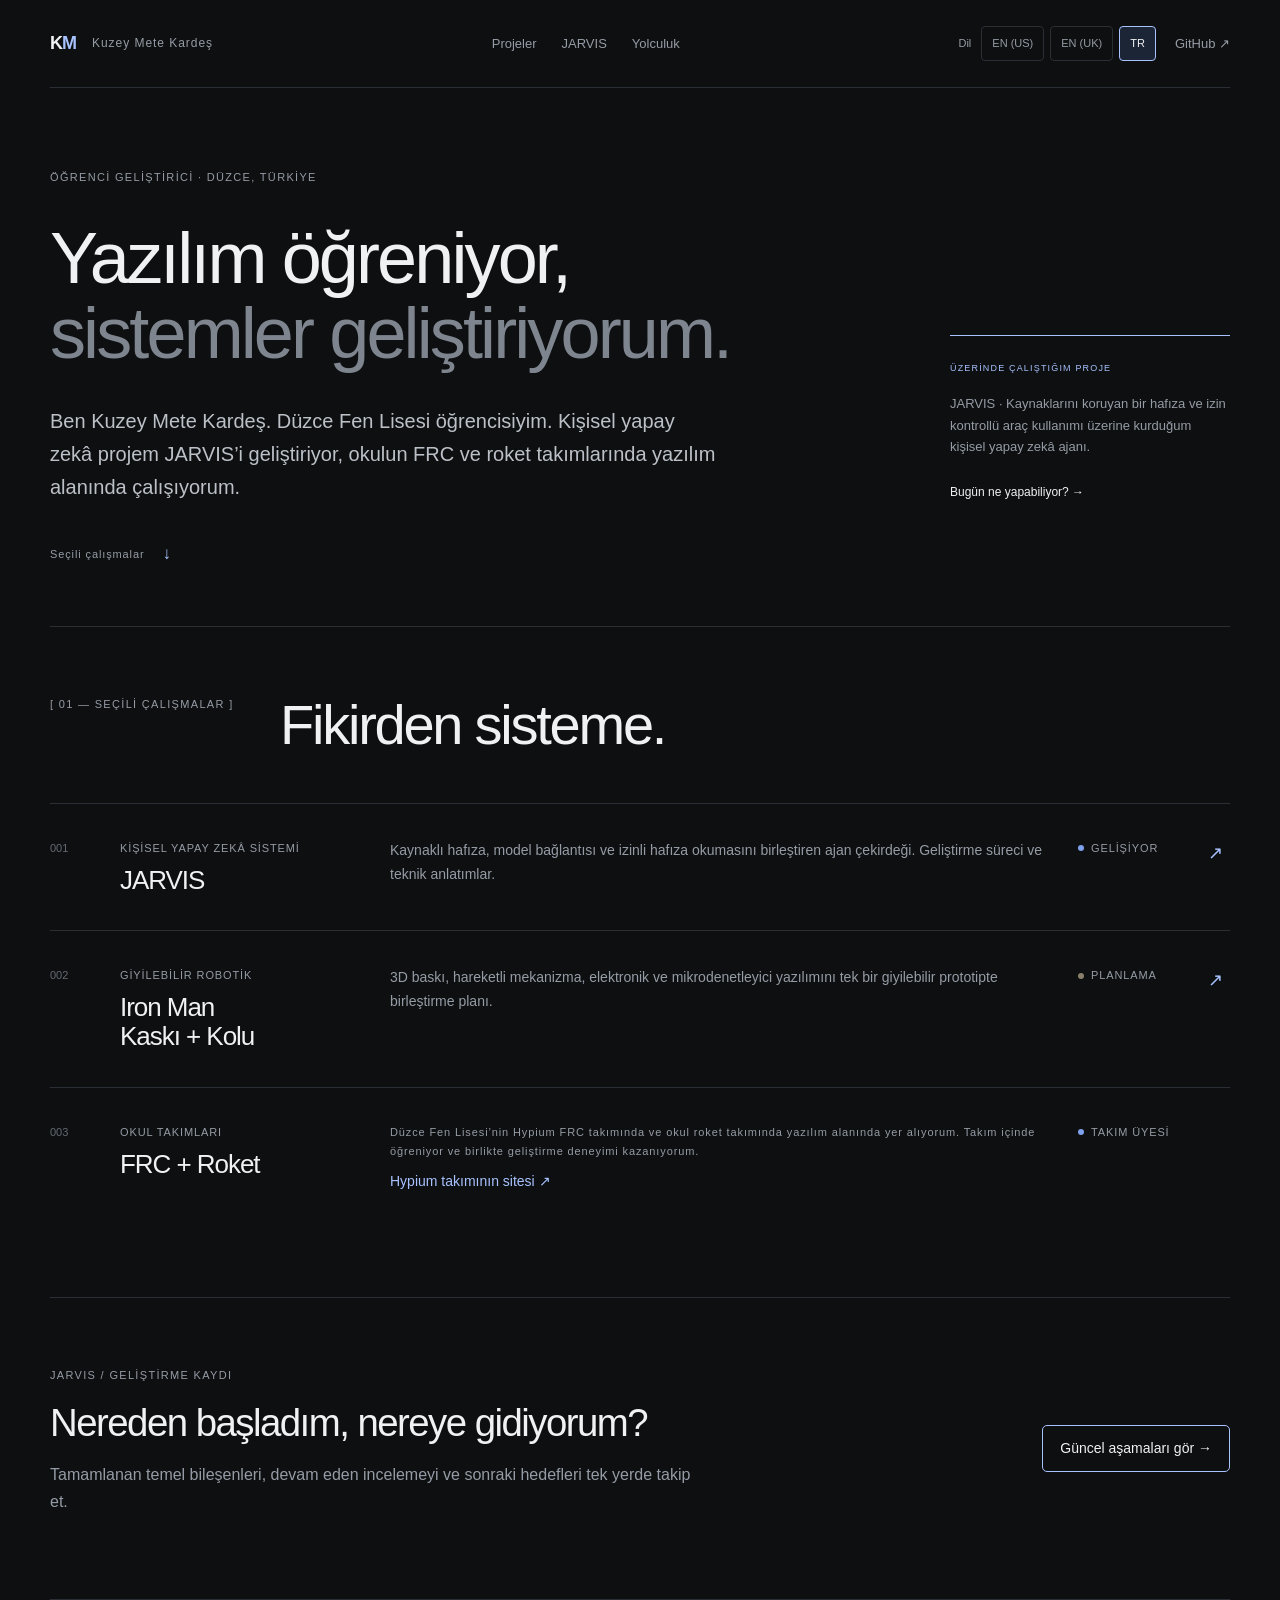
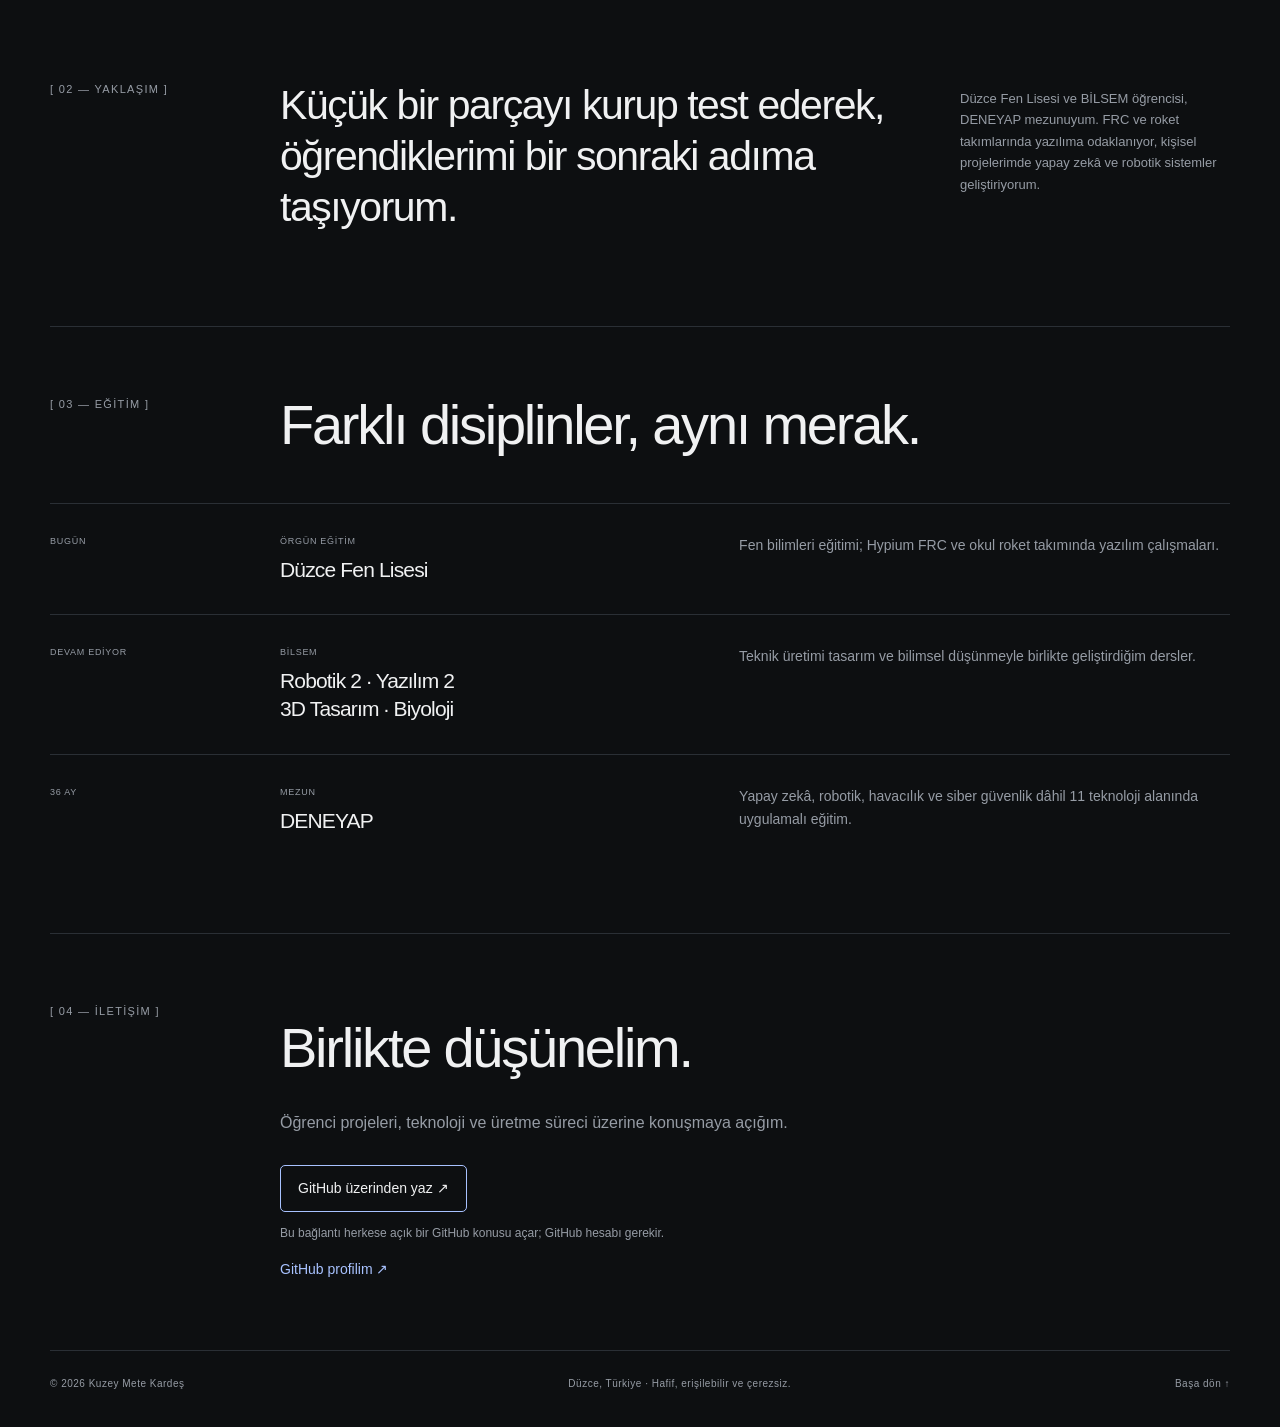
==== commit 4ab90916: "refactor: clarify portfolio and JARVIS capabilities, simplify progress, add Hypium school team link" ====
--- a/index.html
+++ b/index.html
@@ -1,128 +1,111 @@
-<!doctype html>
-<html lang="tr" data-lang="tr">
-<head>
-  <meta charset="UTF-8" />
-  <meta name="viewport" content="width=device-width,initial-scale=1" />
-  <meta name="description" content="Kuzey Mete Kardeş — yapay zekâ, yazılım geliştirme, 3D tasarım ve robotik üzerine çalışan öğrenci geliştirici." />
-  <meta name="theme-color" content="#0d0f11" />
-  <title>Kuzey Mete Kardeş — Projeler ve Notlar</title>
-  <link rel="icon" href="favicon.svg" type="image/svg+xml" />
-  <link rel="stylesheet" href="styles.css?v=jarvis-3" />
-</head>
-<body id="top">
-  <a class="skip-link tr" href="#icerik">İçeriğe geç</a>
-  <a class="skip-link en" href="#icerik">Skip to content</a>
-
-  <header class="site-header">
-    <a class="wordmark" href="index.html" aria-label="Kuzey Mete Kardeş"><span>K</span><span>M</span></a>
-    <p class="header-note">Kuzey Mete Kardeş</p>
-    <nav aria-label="Ana menü / Main menu">
-      <a class="tr" href="#projeler">Projeler</a><a class="en" href="#projeler">Projects</a>
-      <a href="jarvis.html">JARVIS</a>
-      <a class="tr" href="#yolculuk">Yolculuk</a><a class="en" href="#yolculuk">Journey</a>
-    </nav>
-    <div class="header-actions">
-      <div class="language-picker" role="group" aria-label="Dil seçimi"><p><span class="tr">Sayfayı hangi dilde incelemek istersiniz?</span><span class="en">Which language would you like to use?</span></p><div class="language-options"><button type="button" data-locale="en-US" lang="en-US" aria-pressed="false">EN (US)</button><button type="button" data-locale="en-GB" lang="en-GB" aria-pressed="false">EN (UK)</button><button type="button" data-locale="tr" lang="tr" aria-pressed="true">TR</button></div></div>
-      <a class="out-link" href="https://github.com/AKKSYkardes">GitHub ↗</a>
-    </div>
-  </header>
-
-  <main id="icerik">
-    <section class="hero">
-      <p class="eyebrow reveal tr">ÖĞRENCİ GELİŞTİRİCİ · DÜZCE, TÜRKİYE</p>
-      <p class="eyebrow reveal en">STUDENT DEVELOPER · DÜZCE, TÜRKİYE</p>
-      <div class="hero-grid">
-        <div>
-          <h1 class="reveal tr">Merak ettiğim şeyi<br /><em>projeye dönüştürüyorum.</em></h1>
-          <h1 class="reveal en">I turn curiosity<br /><em>into working projects.</em></h1>
-          <p class="hero-copy reveal tr">Yapay zekâ, yazılım geliştirme, 3D tasarım ve robotikle ilgileniyorum. Öğrendiklerimi yalnızca not etmek yerine çalışan sistemlere dönüştürmeye çalışıyorum.</p>
-          <p class="hero-copy reveal en">I am interested in artificial intelligence, software development, 3D design and robotics. I try to turn what I learn into working systems, not just notes.</p>
-        </div>
-        <aside class="status-card reveal">
-          <span class="tr">ŞU SIRALAR</span><span class="en">CURRENTLY</span>
-          <p class="tr">JARVIS: sınırlı ajan döngüsü uygulandı. Sırada bağımsız güvenlik incelemesi var.</p>
-          <p class="en">JARVIS: the bounded agent loop is implemented. Independent security review is next.</p>
-          <a href="jarvis.html"><span class="tr">Mimariyi incele</span><span class="en">Explore the architecture</span> →</a>
-        </aside>
-      </div>
-      <a class="scroll-cue" href="#projeler"><span class="tr">Seçili çalışmalar</span><span class="en">Selected work</span><b>↓</b></a>
-    </section>
-
-<section class="section-rule progress-panel" id="ilerleme" data-progress><p class="section-code">[ JARVIS — <span class="tr">GÜNCEL DURUM</span><span class="en">CURRENT STATUS</span> ]</p><div class="progress-heading"><h2><span class="tr">Neredeyim, sırada ne var?</span><span class="en">Where am I, what comes next?</span></h2><a href="jarvis-runtime.html"><span class="tr">Teknik günlüğü oku</span><span class="en">Read the technical notes</span> ↗</a></div><div data-progress-content></div><p data-progress-health role="status"><span class="tr">İlerleme kaydı yükleniyor…</span><span class="en">Loading progress…</span></p><p class="progress-note"><span class="tr">Aşamalar eşit ağırlıklıdır; grafik ürünün tamamlanma yüzdesini veya süre tahminini göstermez. Açık sayfa 60 saniyede bir kontrol edilir.</span><span class="en">Milestones have equal weight; this chart is not a product completion percentage or time estimate. An open page checks every 60 seconds.</span></p><a href="https://github.com/AKKSYkardes/AKKSYkardes.github.io/issues/1"><span class="tr">İlerleme kaydı ve güncellemeler</span><span class="en">Progress record and updates</span> ↗</a><noscript><p><span class="tr">Canlı grafik için JavaScript gerekli. Güncel aşamaları yukarıdaki ilerleme kaydından okuyabilirsin.</span><span class="en">JavaScript is required for the live chart. Read current milestones in the progress record above.</span></p></noscript></section>
-    <section class="statement reveal" aria-label="Hakkımda / About">
-      <p class="section-code">[ 01 — <span class="tr">YAKLAŞIM</span><span class="en">APPROACH</span> ]</p>
-      <p class="statement-text tr">Hazır cevaplardan çok, doğru soruyu sormaya; büyük fikirlerden çok, denenebilir küçük adımlara inanıyorum.</p>
-      <p class="statement-text en">I care more about asking the right question than finding a quick answer, and more about testable steps than oversized ideas.</p>
-      <div class="statement-note">
-        <p class="tr">Düzce Fen Lisesi ve BİLSEM öğrencisi, DENEYAP mezunuyum. FRC ve roket takımlarında yazılıma odaklanıyor, kişisel projelerimde yapay zekâ ve robotik sistemler geliştiriyorum.</p>
-        <p class="en">I study at Düzce Science High School and BİLSEM, and I am a DENEYAP graduate. I focus on software in the FRC and rocket teams and develop AI and robotics systems in my personal projects.</p>
-      </div>
-    </section>
-
-    <section class="work section-rule" id="projeler">
-      <div class="section-heading reveal">
-        <p class="section-code">[ 02 — <span class="tr">SEÇİLİ ÇALIŞMALAR</span><span class="en">SELECTED WORK</span> ]</p>
-        <h2 class="tr">Fikirden sisteme.</h2><h2 class="en">From idea to system.</h2>
-      </div>
-
-      <a class="work-row reveal" href="jarvis.html">
-        <span class="work-number">001</span>
-        <div><p><span class="tr">KİŞİSEL YAPAY ZEKÂ SİSTEMİ</span><span class="en">PERSONAL AI SYSTEM</span></p><h3>JARVIS</h3></div>
-        <p class="work-description tr">Projeleri, kararları ve kaynakları zaman içinde ilişkilendirebilen; kritik eylemlerde insan onayını koruyan kişisel ajan mimarisi.</p>
-        <p class="work-description en">A personal agent architecture designed to connect projects, decisions and sources over time while preserving human approval for critical actions.</p>
-        <span class="work-state"><i></i><span class="tr">GELİŞİYOR</span><span class="en">IN PROGRESS</span></span><b class="row-arrow">↗</b>
-      </a>
-
-      <a class="work-row reveal" href="iron-man.html">
-        <span class="work-number">002</span>
-        <div><p><span class="tr">GİYİLEBİLİR ROBOTİK</span><span class="en">WEARABLE ROBOTICS</span></p><h3>Iron Man<br /><span class="tr">Kaskı + Kolu</span><span class="en">Helmet + Arm</span></h3></div>
-        <p class="work-description tr">3D baskı, hareketli mekanizma, elektronik ve mikrodenetleyici yazılımını tek bir giyilebilir prototipte birleştirme planı.</p>
-        <p class="work-description en">A plan to combine 3D printing, moving mechanisms, electronics and microcontroller software in one wearable prototype.</p>
-        <span class="work-state planned"><i></i><span class="tr">PLANLAMA</span><span class="en">PLANNING</span></span><b class="row-arrow">↗</b>
-      </a>
-
-      <article class="work-row reveal">
-        <span class="work-number">003</span>
-        <div><p><span class="tr">TAKIM ÇALIŞMASI</span><span class="en">TEAM ENGINEERING</span></p><h3><span class="tr">FRC + Roket</span><span class="en">FRC + Rocket Team</span></h3></div>
-        <p class="work-description tr">FRC ve roket takımlarında yazılım alanında çalışıyorum. Takım projelerinde öğrendiklerimi kod geliştirerek ve sistemleri test ederek uyguluyorum.</p>
-        <p class="work-description en">I work on software in both the FRC and rocket teams, putting what I learn into practice through code and system testing.</p>
-        <span class="work-state"><i></i><span class="tr">ÖĞRENİYORUM</span><span class="en">LEARNING</span></span>
-      </article>
-    </section>
-
-    <section class="method section-rule">
-      <div class="section-heading reveal">
-        <p class="section-code">[ 03 — <span class="tr">ÇALIŞMA BİÇİMİ</span><span class="en">METHOD</span> ]</p>
-        <h2 class="tr">Önce anlamak, sonra kurmak.</h2><h2 class="en">Understand first, then build.</h2>
-      </div>
-      <div class="method-grid">
-        <article class="reveal"><span>01</span><h3 class="tr">Problemi sınırla</h3><h3 class="en">Frame the problem</h3><p class="tr">Ne yapacağımı ve hangi işleri sonraya bırakacağımı belirlerim.</p><p class="en">I define both what I will build and what I will deliberately leave out.</p></article>
-        <article class="reveal"><span>02</span><h3 class="tr">Mimariyi çiz</h3><h3 class="en">Map the architecture</h3><p class="tr">Bileşenleri, veri akışını ve güven sınırlarını koddan önce görünür kılarım.</p><p class="en">I make components, data flow and trust boundaries visible before code.</p></article>
-        <article class="reveal"><span>03</span><h3 class="tr">Küçük adımlarla doğrula</h3><h3 class="en">Validate in small steps</h3><p class="tr">Her parçayı ayrı ayrı test eder, sonuçları değerlendirdikten sonra bir sonraki katmana geçerim.</p><p class="en">I test each part independently before moving to the next layer.</p></article>
-        <article class="reveal"><span>04</span><h3 class="tr">Kaydı koru</h3><h3 class="en">Preserve the record</h3><p class="tr">Çalışmaların yeniden üretilebilmesi için kararları, kaynakları ve hataları belgelendiririm.</p><p class="en">I document decisions, sources and failures so the work stays reproducible.</p></article>
-      </div>
-    </section>
-
-    <section class="journey section-rule" id="yolculuk">
-      <div class="section-heading reveal">
-        <p class="section-code">[ 04 — <span class="tr">EĞİTİM</span><span class="en">EDUCATION</span> ]</p>
-        <h2 class="tr">Farklı disiplinler, aynı merak.</h2><h2 class="en">Different disciplines, one curiosity.</h2>
-      </div>
-      <div class="timeline">
-        <article class="reveal"><span><span class="tr">BUGÜN</span><span class="en">NOW</span></span><div><p class="tr">ÖRGÜN EĞİTİM</p><p class="en">FORMAL EDUCATION</p><h3>Düzce Fen Lisesi</h3></div><p class="tr">Fen bilimleri eğitimi; FRC ve okul roket takımında yazılım çalışmaları.</p><p class="en">Science education and software work in the FRC and school rocket teams.</p></article>
-        <article class="reveal"><span><span class="tr">DEVAM EDİYOR</span><span class="en">ONGOING</span></span><div><p>BİLSEM</p><h3><span class="tr">Robotik 2 · Yazılım 2<br />3D Tasarım · Biyoloji</span><span class="en">Robotics 2 · Software 2<br />3D Design · Biology</span></h3></div><p class="tr">Teknik üretimi tasarım ve bilimsel düşünmeyle birlikte geliştirdiğim dersler.</p><p class="en">Courses where I develop practical skills alongside design and scientific thinking.</p></article>
-        <article class="reveal"><span><span class="tr">36 AY</span><span class="en">36 MONTHS</span></span><div><p class="tr">MEZUN</p><p class="en">GRADUATE</p><h3>DENEYAP</h3></div><p class="tr">Yapay zekâ, robotik, havacılık ve siber güvenlik dâhil 11 teknoloji alanında uygulamalı eğitim.</p><p class="en">Hands-on education across 11 technology fields, including AI, robotics, aviation and cybersecurity.</p></article>
-      </div>
-    </section>
-
-    <section class="contact section-rule reveal">
-      <p class="section-code">[ 05 — <span class="tr">İLETİŞİM</span><span class="en">CONTACT</span> ]</p>
-      <div><h2 class="tr">Birlikte düşünelim.</h2><h2 class="en">Let's think together.</h2><p class="tr">Öğrenci projeleri, teknoloji ve üretme süreci üzerine konuşmaya açığım.</p><p class="en">I am open to conversations about student projects, technology and the process of making.</p><a href="https://github.com/AKKSYkardes">github.com/AKKSYkardes ↗</a></div>
-    </section>
-  </main>
-
-  <footer><p>© <span id="year"></span> Kuzey Mete Kardeş</p><p class="tr">Düzce, Türkiye · Hafif, erişilebilir ve çerezsiz.</p><p class="en">Düzce, Türkiye · Lightweight, accessible and cookie-free.</p><a href="#top"><span class="tr">Başa dön</span><span class="en">Back to top</span> ↑</a></footer>
-  <script src="script.js?v=jarvis-3"></script>
-  <script src="progress.js?v=jarvis-3" defer></script>
-</body>
+<!doctype html>
+<html lang="tr" data-lang="tr">
+<head>
+  <meta charset="UTF-8" />
+  <meta name="viewport" content="width=device-width,initial-scale=1" />
+  <meta name="description" content="Kuzey Mete Kardeş — yapay zekâ, yazılım geliştirme, 3D tasarım ve robotik üzerine çalışan öğrenci geliştirici." />
+  <meta name="theme-color" content="#0d0f11" />
+  <title>Kuzey Mete Kardeş — Projeler ve Notlar</title>
+  <link rel="icon" href="favicon.svg" type="image/svg+xml" />
+  <link rel="stylesheet" href="styles.css?v=visitor-4" />
+</head>
+<body id="top">
+  <a class="skip-link tr" href="#icerik">İçeriğe geç</a>
+  <a class="skip-link en" href="#icerik">Skip to content</a>
+
+  <header class="site-header">
+    <a class="wordmark" href="index.html" aria-label="Kuzey Mete Kardeş"><span>K</span><span>M</span></a>
+    <p class="header-note">Kuzey Mete Kardeş</p>
+    <nav aria-label="Ana menü / Main menu">
+      <a class="tr" href="#projeler">Projeler</a><a class="en" href="#projeler">Projects</a>
+      <a href="jarvis.html">JARVIS</a>
+      <a class="tr" href="#yolculuk">Yolculuk</a><a class="en" href="#yolculuk">Journey</a>
+    </nav>
+    <div class="header-actions">
+      <div class="language-picker" role="group" aria-label="Dil seçimi"><p><span class="tr">Dil</span><span class="en">Language</span></p><div class="language-options"><button type="button" data-locale="en-US" lang="en-US" aria-pressed="false">EN (US)</button><button type="button" data-locale="en-GB" lang="en-GB" aria-pressed="false">EN (UK)</button><button type="button" data-locale="tr" lang="tr" aria-pressed="true">TR</button></div></div>
+      <a class="out-link" href="https://github.com/AKKSYkardes">GitHub ↗</a>
+    </div>
+  </header>
+
+  <main id="icerik">
+    <section class="hero">
+      <p class="eyebrow reveal tr">ÖĞRENCİ GELİŞTİRİCİ · DÜZCE, TÜRKİYE</p>
+      <p class="eyebrow reveal en">STUDENT DEVELOPER · DÜZCE, TÜRKİYE</p>
+      <div class="hero-grid">
+        <div>
+          <h1 class="reveal tr">Yazılım öğreniyor,<br /><em>sistemler geliştiriyorum.</em></h1>
+          <h1 class="reveal en">Learning software.<br /><em>Building systems.</em></h1>
+          <p class="hero-copy reveal tr">Ben Kuzey Mete Kardeş. Düzce Fen Lisesi öğrencisiyim. Kişisel yapay zekâ projem JARVIS’i geliştiriyor, okulun FRC ve roket takımlarında yazılım alanında çalışıyorum.</p>
+          <p class="hero-copy reveal en">I’m Kuzey Mete Kardeş, a student at Düzce Science High School. I develop my personal AI project JARVIS and work on software in my school’s FRC and rocket teams.</p>
+        </div>
+        <aside class="status-card reveal">
+          <span class="tr">ÜZERİNDE ÇALIŞTIĞIM PROJE</span><span class="en">WHAT I’M BUILDING</span>
+          <p class="tr">JARVIS · Kaynaklarını koruyan bir hafıza ve izin kontrollü araç kullanımı üzerine kurduğum kişisel yapay zekâ ajanı.</p>
+          <p class="en">JARVIS · A personal AI agent built around memory with source history and permission-controlled tools.</p>
+          <a href="jarvis.html"><span class="tr">Bugün ne yapabiliyor?</span><span class="en">What can it do today?</span> →</a>
+        </aside>
+      </div>
+      <a class="scroll-cue" href="#projeler"><span class="tr">Seçili çalışmalar</span><span class="en">Selected work</span><b>↓</b></a>
+    </section>
+
+
+
+
+    <section class="work section-rule" id="projeler">
+      <div class="section-heading reveal">
+        <p class="section-code">[ 01 — <span class="tr">SEÇİLİ ÇALIŞMALAR</span><span class="en">SELECTED WORK</span> ]</p>
+        <h2 class="tr">Fikirden sisteme.</h2><h2 class="en">From idea to system.</h2>
+      </div>
+
+      <a class="work-row reveal" href="jarvis.html">
+        <span class="work-number">001</span>
+        <div><p><span class="tr">KİŞİSEL YAPAY ZEKÂ SİSTEMİ</span><span class="en">PERSONAL AI SYSTEM</span></p><h3>JARVIS</h3></div>
+        <p class="work-description tr">Kaynaklı hafıza, model bağlantısı ve izinli hafıza okumasını birleştiren ajan çekirdeği. Geliştirme süreci ve teknik anlatımlar.</p>
+        <p class="work-description en">An agent core combining memory with source history, model access and authorised memory reads. Follow development and explore the technical notes.</p>
+        <span class="work-state"><i></i><span class="tr">GELİŞİYOR</span><span class="en">IN PROGRESS</span></span><b class="row-arrow">↗</b>
+      </a>
+
+      <a class="work-row reveal" href="iron-man.html">
+        <span class="work-number">002</span>
+        <div><p><span class="tr">GİYİLEBİLİR ROBOTİK</span><span class="en">WEARABLE ROBOTICS</span></p><h3>Iron Man<br /><span class="tr">Kaskı + Kolu</span><span class="en">Helmet + Arm</span></h3></div>
+        <p class="work-description tr">3D baskı, hareketli mekanizma, elektronik ve mikrodenetleyici yazılımını tek bir giyilebilir prototipte birleştirme planı.</p>
+        <p class="work-description en">A plan to combine 3D printing, moving mechanisms, electronics and microcontroller software in one wearable prototype.</p>
+        <span class="work-state planned"><i></i><span class="tr">PLANLAMA</span><span class="en">PLANNING</span></span><b class="row-arrow">↗</b>
+      </a>
+
+<article class="work-row reveal"><span class="work-number">003</span><div><p><span class="tr">OKUL TAKIMLARI</span><span class="en">SCHOOL TEAMS</span></p><h3>FRC + <span class="tr">Roket</span><span class="en">Rocket</span></h3></div><div class="team-description"><p><span class="tr">Düzce Fen Lisesi’nin Hypium FRC takımında ve okul roket takımında yazılım alanında yer alıyorum. Takım içinde öğreniyor ve birlikte geliştirme deneyimi kazanıyorum.</span><span class="en">I work on software in Hypium, the FRC team at Düzce Science High School, and in my school’s rocket team. I’m learning through teamwork and collaborative development.</span></p><a class="text-link" href="https://teamhypium.com.tr/"><span class="tr">Hypium takımının sitesi</span><span class="en">Hypium team website</span> ↗</a></div><span class="work-state"><i></i><span class="tr">TAKIM ÜYESİ</span><span class="en">TEAM MEMBER</span></span></article>
+    </section><section class="section-rule progress-teaser"><div><p class="section-code">JARVIS / <span class="tr">GELİŞTİRME KAYDI</span><span class="en">DEVELOPMENT RECORD</span></p><h2><span class="tr">Nereden başladım, nereye gidiyorum?</span><span class="en">What’s built, what comes next?</span></h2><p><span class="tr">Tamamlanan temel bileşenleri, devam eden incelemeyi ve sonraki hedefleri tek yerde takip et.</span><span class="en">Follow the implemented foundations, ongoing review and next goals in one place.</span></p></div><a class="button-link" href="jarvis.html#ilerleme"><span class="tr">Güncel aşamaları gör</span><span class="en">See current milestones</span> →</a></section>    <section class="statement reveal" aria-label="Hakkımda / About">
+      <p class="section-code">[ 02 — <span class="tr">YAKLAŞIM</span><span class="en">APPROACH</span> ]</p>
+      <p class="statement-text tr">Küçük bir parçayı kurup test ederek, öğrendiklerimi bir sonraki adıma taşıyorum.</p>
+      <p class="statement-text en">I build and test small pieces, then carry what I learn into the next step.</p>
+      <div class="statement-note">
+        <p class="tr">Düzce Fen Lisesi ve BİLSEM öğrencisi, DENEYAP mezunuyum. FRC ve roket takımlarında yazılıma odaklanıyor, kişisel projelerimde yapay zekâ ve robotik sistemler geliştiriyorum.</p>
+        <p class="en">I study at Düzce Science High School and BİLSEM, and I am a DENEYAP graduate. I focus on software in the FRC and rocket teams and develop AI and robotics systems in my personal projects.</p>
+      </div>
+    </section>
+
+
+
+    <section class="journey section-rule" id="yolculuk">
+      <div class="section-heading reveal">
+        <p class="section-code">[ 03 — <span class="tr">EĞİTİM</span><span class="en">EDUCATION</span> ]</p>
+        <h2 class="tr">Farklı disiplinler, aynı merak.</h2><h2 class="en">Different disciplines, one curiosity.</h2>
+      </div>
+      <div class="timeline">
+        <article class="reveal"><span><span class="tr">BUGÜN</span><span class="en">NOW</span></span><div><p class="tr">ÖRGÜN EĞİTİM</p><p class="en">FORMAL EDUCATION</p><h3>Düzce Fen Lisesi</h3></div><p class="tr">Fen bilimleri eğitimi; Hypium FRC ve okul roket takımında yazılım çalışmaları.</p><p class="en">Science education and software work in Hypium FRC and the school rocket team.</p></article>
+        <article class="reveal"><span><span class="tr">DEVAM EDİYOR</span><span class="en">ONGOING</span></span><div><p>BİLSEM</p><h3><span class="tr">Robotik 2 · Yazılım 2<br />3D Tasarım · Biyoloji</span><span class="en">Robotics 2 · Software 2<br />3D Design · Biology</span></h3></div><p class="tr">Teknik üretimi tasarım ve bilimsel düşünmeyle birlikte geliştirdiğim dersler.</p><p class="en">Courses where I develop practical skills alongside design and scientific thinking.</p></article>
+        <article class="reveal"><span><span class="tr">36 AY</span><span class="en">36 MONTHS</span></span><div><p class="tr">MEZUN</p><p class="en">GRADUATE</p><h3>DENEYAP</h3></div><p class="tr">Yapay zekâ, robotik, havacılık ve siber güvenlik dâhil 11 teknoloji alanında uygulamalı eğitim.</p><p class="en">Hands-on education across 11 technology fields, including AI, robotics, aviation and cybersecurity.</p></article>
+      </div>
+    </section>
+
+    <section class="contact section-rule reveal" id="iletisim">
+      <p class="section-code">[ 04 — <span class="tr">İLETİŞİM</span><span class="en">CONTACT</span> ]</p>
+      <div><h2 class="tr">Birlikte düşünelim.</h2><h2 class="en">Let's think together.</h2><p class="tr">Öğrenci projeleri, teknoloji ve üretme süreci üzerine konuşmaya açığım.</p><p class="en">I am open to conversations about student projects, technology and the process of making.</p><a class="button-link" href="https://github.com/AKKSYkardes/AKKSYkardes.github.io/issues/new?title=Merhaba"><span class="tr">GitHub üzerinden yaz</span><span class="en">Get in touch on GitHub</span> ↗</a><p><span class="tr">Bu bağlantı herkese açık bir GitHub konusu açar; GitHub hesabı gerekir.</span><span class="en">This opens a public GitHub issue and requires a GitHub account.</span></p><a href="https://github.com/AKKSYkardes"><span class="tr">GitHub profilim</span><span class="en">My GitHub profile</span> ↗</a></div>
+    </section>
+  </main>
+
+  <footer><p>© <span id="year"></span> Kuzey Mete Kardeş</p><p class="tr">Düzce, Türkiye · Hafif, erişilebilir ve çerezsiz.</p><p class="en">Düzce, Türkiye · Lightweight, accessible and cookie-free.</p><a href="#top"><span class="tr">Başa dön</span><span class="en">Back to top</span> ↑</a></footer>
+  <script src="script.js?v=visitor-4"></script>
+  <script src="progress.js?v=visitor-4" defer></script>
+</body>
 </html>
--- a/styles.css
+++ b/styles.css
@@ -1,75 +1,80 @@
-:root{color-scheme:dark;--bg:#0d0f11;--surface:#14171a;--surface-2:#191d21;--text:#f0f1f2;--muted:#969ca5;--line:#2a2f35;--accent:#a8c2ff;--max:1180px}
-*{box-sizing:border-box}
-html{scroll-behavior:smooth;scroll-padding-top:96px}
-body{margin:0;background:var(--bg);color:var(--text);font-family:Arial,"Helvetica Neue",sans-serif;font-size:16px;line-height:1.65;cursor:auto}
-button,a{font:inherit}a{color:inherit;text-decoration:none;cursor:pointer}button{cursor:pointer}
-a:focus-visible,button:focus-visible{outline:2px solid var(--accent);outline-offset:5px}
-::selection{background:#40577f;color:#fff}
-.en{display:none!important}html[data-lang^="en"] .tr{display:none!important}html[data-lang^="en"] .en{display:revert!important}
-.site-header,main,footer{width:min(var(--max),calc(100% - 64px));margin-inline:auto}
-.skip-link{position:fixed;top:-90px;left:18px;z-index:100;padding:10px 14px;background:var(--text);color:var(--bg)}.skip-link:focus{top:16px}
-.site-header{display:flex;align-items:center;gap:18px;min-height:88px;border-bottom:1px solid var(--line)}
-.wordmark{font-size:18px;font-weight:700;letter-spacing:-1px}.wordmark span:last-child{color:var(--accent)}
-.header-note{margin:0;font-size:11px;letter-spacing:.08em;color:var(--muted)}
-nav{display:flex;gap:25px;margin-left:auto;font-size:12px;color:var(--muted)}nav a:hover,.out-link:hover{color:var(--text)}
-.header-actions{display:flex;align-items:center;gap:19px;margin-left:14px}.out-link{font-size:12px;color:var(--muted)}
-.lang-button{border:0;background:transparent;color:var(--muted);padding:5px;font-size:11px;letter-spacing:.05em}.lang-button i{padding:0 4px;font-style:normal;color:#4f555e}.lang-button span:first-child,html[data-lang^="en"] .lang-button span:last-child{color:var(--text)}html[data-lang^="en"] .lang-button span:first-child{color:var(--muted)}
-.hero{min-height:calc(100vh - 88px);min-height:calc(100svh - 88px);display:flex;flex-direction:column;justify-content:center;padding:72px 0 52px}
-.eyebrow,.section-code{font-size:10px;letter-spacing:.12em;color:var(--muted);text-transform:uppercase;margin:0}.section-code{white-space:nowrap}
-.hero-grid{display:grid;grid-template-columns:minmax(0,1fr) 280px;gap:9vw;align-items:end;margin-top:35px}
-h1,h2,h3{font-weight:500;letter-spacing:-.04em}h1{font-size:clamp(46px,7vw,86px);line-height:1.04;margin:0}h1 em{font-style:normal;color:#7e858e}
-.hero-copy{max-width:710px;font-size:clamp(16px,1.7vw,20px);line-height:1.65;color:#bcc1c7;margin:34px 0 0}
-.status-card{border-top:1px solid var(--accent);padding-top:17px}.status-card>span{font-size:9px;letter-spacing:.13em;color:var(--accent)}.status-card>p{font-size:13px;color:var(--muted);margin:14px 0 20px}.status-card>a{font-size:12px}.status-card>a:hover{color:var(--accent)}
-.scroll-cue{display:flex;align-items:center;gap:18px;width:max-content;margin-top:70px;font-size:11px;letter-spacing:.08em;color:var(--muted)}.scroll-cue b{font-size:17px;font-weight:400;color:var(--accent);transition:transform .2s}.scroll-cue:hover b{transform:translateY(4px)}
-.section-rule{border-top:1px solid var(--line);padding:92px 0}
-.statement{display:grid;grid-template-columns:180px minmax(0,1.4fr) minmax(220px,.6fr);gap:50px;border-top:1px solid var(--line);padding:80px 0 92px}.statement-text{font-size:clamp(25px,3.2vw,42px);line-height:1.25;letter-spacing:-.035em;margin:0}.statement-note{padding-top:8px}.statement-note p{margin:0;color:var(--muted);font-size:13px}
-.section-heading{display:grid;grid-template-columns:180px 1fr;gap:50px;margin-bottom:48px}.section-heading h2{font-size:clamp(32px,4.5vw,56px);line-height:1.08;margin:0}
-.work-row{display:grid;grid-template-columns:45px 245px minmax(260px,1fr) 105px 22px;gap:25px;align-items:start;border-top:1px solid var(--line);padding:35px 0;position:relative;transition:padding-left .2s,background-color .2s}.work-row:hover{padding-left:10px;background:linear-gradient(90deg,rgba(168,194,255,.045),transparent 70%)}article.work-row{cursor:default}
-.work-number{font-size:10px;color:#656b73}.work-row>div>p{font-size:9px;letter-spacing:.08em;color:var(--muted);margin:0 0 8px}.work-row h3{font-size:26px;line-height:1.15;margin:0}.work-description{font-size:14px;color:var(--muted);margin:0}.work-state{font-size:9px;letter-spacing:.08em;color:var(--muted);display:flex;align-items:center;gap:7px}.work-state i{display:block;width:6px;height:6px;border-radius:50%;background:#7fa1ed}.work-state.planned i{background:#897f6d}.row-arrow{font-size:18px;font-weight:400;color:var(--accent);transition:transform .2s}.work-row:hover .row-arrow{transform:translate(3px,-3px)}
-.method-grid{display:grid;grid-template-columns:repeat(4,1fr);gap:28px}.method-grid article{border-top:1px solid var(--line);padding-top:18px}.method-grid span{font-size:10px;color:var(--muted)}.method-grid h3{font-size:19px;margin:15px 0 12px}.method-grid p{font-size:13px;color:var(--muted);margin:0}
-.timeline article{display:grid;grid-template-columns:180px 1fr 1.2fr;gap:50px;border-top:1px solid var(--line);padding:30px 0}.timeline article>span,.timeline article>div>p{font-size:9px;letter-spacing:.08em;color:var(--muted)}.timeline article>div>p{margin:0 0 7px}.timeline h3{font-size:21px;line-height:1.35;margin:0}.timeline article>p{font-size:14px;color:var(--muted);margin:0}
-.contact{display:grid;grid-template-columns:180px 1fr;gap:50px}.contact h2{font-size:clamp(32px,4.5vw,56px);margin:0}.contact div>p{color:var(--muted);max-width:570px}.contact a{color:var(--accent);font-size:14px}
-footer{display:flex;justify-content:space-between;gap:25px;border-top:1px solid var(--line);padding:25px 0 34px;font-size:10px;letter-spacing:.05em;color:var(--muted)}footer p{margin:0}footer a:hover{color:var(--text)}
-
-/* Project pages */
-.project-hero{min-height:68vh;display:flex;flex-direction:column;justify-content:flex-end;padding:90px 0 70px}.project-hero h1{font-size:clamp(64px,11vw,140px);margin-top:26px}.project-hero h1 em{font-size:.46em;letter-spacing:-.025em}.project-intro{display:grid;grid-template-columns:minmax(260px,1fr) 1.2fr;gap:8vw;align-items:end;margin-top:52px}.project-intro>p{font-size:clamp(18px,2vw,25px);line-height:1.5;margin:0}.project-intro dl{display:grid;grid-template-columns:repeat(3,1fr);gap:20px;margin:0}.project-intro dl>div{border-top:1px solid var(--line);padding-top:12px}.project-intro dt{font-size:9px;letter-spacing:.1em;color:var(--muted)}.project-intro dd{font-size:12px;margin:8px 0 0}
-.longform{display:grid;grid-template-columns:180px minmax(0,1fr);gap:50px}.longform-body{max-width:850px}.longform-body>h2{font-size:clamp(32px,4vw,50px);line-height:1.12;margin:0 0 35px}.longform-body>p{font-size:16px;color:#b5bac1;max-width:760px;margin:0 0 18px}.longform-body strong{color:var(--text);font-weight:500}
-.architecture{display:grid;justify-items:center;margin:50px 0;padding:35px;border:1px solid var(--line);background:var(--surface)}.architecture>div{width:min(100%,520px);text-align:center;border:1px solid #394049;padding:15px}.architecture small{display:block;font-size:8px;letter-spacing:.1em;color:var(--muted)}.architecture b{display:block;font-size:14px;font-weight:500;margin-top:5px}.architecture>i{font-style:normal;color:#5b6370;line-height:30px}.architecture .accent-box{border-color:#566e9d}.architecture .gate-box{background:#1a2230;border-color:#455b82}.architecture-branches{display:grid!important;grid-template-columns:repeat(4,1fr);gap:7px;border:0!important;padding:0!important}.architecture-branches span{border:1px solid #343a42;padding:10px 4px;font-size:11px;color:var(--muted)}
-.principles,.fact-grid,.system-grid{display:grid;grid-template-columns:repeat(2,1fr);gap:1px;background:var(--line);border:1px solid var(--line)}.principles article,.fact-grid article,.system-grid article{background:var(--bg);padding:25px}.principles span,.system-grid span{font-size:9px;letter-spacing:.1em;color:var(--accent)}.principles p,.fact-grid p,.system-grid p{font-size:13px;color:var(--muted);margin:9px 0 0}.fact-grid{margin-top:40px}.fact-grid b{font-size:14px;font-weight:500}.system-grid h3{font-size:21px;margin:12px 0}
-.scope-note{margin-top:35px;border-left:2px solid var(--accent);padding:3px 0 3px 22px}.scope-note strong{font-size:12px;color:var(--accent)}.scope-note p{font-size:13px;color:var(--muted);margin:9px 0 0}
-.roadmap{list-style:none;margin:40px 0 0;padding:0}.roadmap li{display:grid;grid-template-columns:45px 1fr 70px;gap:20px;border-top:1px solid var(--line);padding:22px 0}.roadmap li>span,.roadmap li>b{font-size:9px;color:var(--muted);font-weight:400}.roadmap h3{font-size:19px;margin:0}.roadmap p{font-size:13px;color:var(--muted);margin:5px 0 0}.roadmap li.complete>span,.roadmap li.complete>b{color:#7c9ee9}.roadmap li.current>span,.roadmap li.current>b{color:var(--accent)}
-.next-project{display:grid;grid-template-columns:180px 1fr;gap:50px}.next-project a{display:flex;align-items:center;justify-content:space-between;font-size:clamp(30px,5vw,60px);letter-spacing:-.04em}.next-project a b{font-weight:400;color:var(--accent);transition:transform .2s}.next-project a:hover b{transform:translate(5px,-5px)}
-.reveal{opacity:1;transform:none}.reveal.visible{opacity:1;transform:none;transition:opacity .55s ease,transform .55s ease}
-
-@media(max-width:900px){
- .hero-grid{grid-template-columns:1fr;gap:50px}.status-card{max-width:420px}.statement{grid-template-columns:130px 1fr}.statement-note{grid-column:2}.section-heading,.longform,.contact,.next-project{grid-template-columns:130px 1fr;gap:35px}
- .work-row{grid-template-columns:35px 190px 1fr 85px 18px;gap:16px}.method-grid{grid-template-columns:repeat(2,1fr)}.timeline article{grid-template-columns:130px 1fr 1.1fr;gap:25px}
- .project-intro{grid-template-columns:1fr}.longform-body{min-width:0}
-}
-@media(max-width:650px){
- .site-header,main,footer{width:calc(100% - 36px)}.site-header{min-height:76px;flex-wrap:wrap;padding:15px 0;gap:12px}.header-note{font-size:9px}.header-actions{margin-left:auto;gap:10px}.out-link{display:none}nav{order:3;width:100%;margin:0;gap:20px;overflow-x:auto;white-space:nowrap}
- .hero{min-height:auto;padding:72px 0}.hero-grid{margin-top:25px}.hero-copy{margin-top:25px}.scroll-cue{margin-top:50px}
- .statement{grid-template-columns:1fr;gap:22px;padding:55px 0}.statement-note{grid-column:auto}.section-rule{padding:62px 0}.section-heading,.longform,.contact,.next-project{grid-template-columns:1fr;gap:25px}.section-heading{margin-bottom:35px}
- .work-row{grid-template-columns:28px 1fr 20px;padding:28px 0}.work-row>div{grid-column:2}.work-description{grid-column:2 / -1}.work-state{grid-column:2}.row-arrow{grid-column:3;grid-row:1}.method-grid{grid-template-columns:1fr 1fr;gap:22px 16px}.timeline article{grid-template-columns:1fr;gap:8px}.timeline article>p{margin-top:8px}
- footer{flex-direction:column;gap:8px}.project-hero{min-height:auto;padding:72px 0 55px}.project-hero h1{font-size:clamp(54px,18vw,96px)}.project-intro{margin-top:40px}.project-intro dl{grid-template-columns:1fr;gap:13px}
- .architecture{padding:22px 12px}.architecture-branches{grid-template-columns:1fr 1fr}.principles,.fact-grid,.system-grid{grid-template-columns:1fr}.roadmap li{grid-template-columns:30px 1fr 55px;gap:10px}.roadmap h3{font-size:17px}.next-project a{font-size:34px}
-}
-@media(max-width:420px){.method-grid{grid-template-columns:1fr}.site-header{align-items:flex-start}.header-note{max-width:130px}.lang-button{padding-right:0}}
-@media(prefers-reduced-motion:reduce){html{scroll-behavior:auto}.reveal{opacity:1;transform:none}.reveal.visible{transition:none}.scroll-cue b,.row-arrow,.next-project a b{transition:none}}
-@media(prefers-contrast:more){:root{--muted:#c6cbd1;--line:#5c636d}}
-/* Explicit language choices remain usable at narrow widths. */
-.site-header{flex-wrap:wrap;padding-block:18px;gap:16px}
-.header-actions{margin-left:auto}
-.language-picker{display:flex;flex-direction:column;gap:7px}
-.language-picker p{margin:0;font-size:11px;color:var(--muted);line-height:1.4}
-.language-options{display:flex;gap:6px}
-.language-options button{padding:7px 10px;border:1px solid var(--line);border-radius:4px;color:var(--muted);background:transparent;font-size:11px;white-space:nowrap}
-.language-options button[aria-pressed="true"]{color:var(--text);border-color:var(--accent);background:#1b2536}
-.language-options button:hover{color:var(--text);border-color:var(--muted)}
-.architecture-branches>span>span{border:0;padding:0}
-.principles span>span,.system-grid span>span{font:inherit}
-@media(max-width:1100px){.header-actions{width:100%;margin:0;justify-content:space-between}nav{margin-left:auto}}
-@media(max-width:650px){.site-header nav{order:2}.header-actions{order:3}.language-picker{width:100%}.language-options button{min-height:40px}}
+:root{color-scheme:dark;--bg:#0d0f11;--surface:#14171a;--surface-2:#191d21;--text:#f0f1f2;--muted:#969ca5;--line:#2a2f35;--accent:#a8c2ff;--max:1180px}
+*{box-sizing:border-box}
+html{scroll-behavior:smooth;scroll-padding-top:96px}
+body{margin:0;background:var(--bg);color:var(--text);font-family:Arial,"Helvetica Neue",sans-serif;font-size:16px;line-height:1.65;cursor:auto}
+button,a{font:inherit}a{color:inherit;text-decoration:none;cursor:pointer}button{cursor:pointer}
+a:focus-visible,button:focus-visible{outline:2px solid var(--accent);outline-offset:5px}
+::selection{background:#40577f;color:#fff}
+.en{display:none!important}html[data-lang^="en"] .tr{display:none!important}html[data-lang^="en"] .en{display:revert!important}
+.site-header,main,footer{width:min(var(--max),calc(100% - 64px));margin-inline:auto}
+.skip-link{position:fixed;top:-90px;left:18px;z-index:100;padding:10px 14px;background:var(--text);color:var(--bg)}.skip-link:focus{top:16px}
+.site-header{display:flex;align-items:center;gap:18px;min-height:88px;border-bottom:1px solid var(--line)}
+.wordmark{font-size:18px;font-weight:700;letter-spacing:-1px}.wordmark span:last-child{color:var(--accent)}
+.header-note{margin:0;font-size:11px;letter-spacing:.08em;color:var(--muted)}
+nav{display:flex;gap:25px;margin-left:auto;font-size:12px;color:var(--muted)}nav a:hover,.out-link:hover{color:var(--text)}
+.header-actions{display:flex;align-items:center;gap:19px;margin-left:14px}.out-link{font-size:12px;color:var(--muted)}
+.lang-button{border:0;background:transparent;color:var(--muted);padding:5px;font-size:11px;letter-spacing:.05em}.lang-button i{padding:0 4px;font-style:normal;color:#4f555e}.lang-button span:first-child,html[data-lang^="en"] .lang-button span:last-child{color:var(--text)}html[data-lang^="en"] .lang-button span:first-child{color:var(--muted)}
+.hero{min-height:calc(100vh - 88px);min-height:calc(100svh - 88px);display:flex;flex-direction:column;justify-content:center;padding:72px 0 52px}
+.eyebrow,.section-code{font-size:10px;letter-spacing:.12em;color:var(--muted);text-transform:uppercase;margin:0}.section-code{white-space:nowrap}
+.hero-grid{display:grid;grid-template-columns:minmax(0,1fr) 280px;gap:9vw;align-items:end;margin-top:35px}
+h1,h2,h3{font-weight:500;letter-spacing:-.04em}h1{font-size:clamp(46px,7vw,86px);line-height:1.04;margin:0}h1 em{font-style:normal;color:#7e858e}
+.hero-copy{max-width:710px;font-size:clamp(16px,1.7vw,20px);line-height:1.65;color:#bcc1c7;margin:34px 0 0}
+.status-card{border-top:1px solid var(--accent);padding-top:17px}.status-card>span{font-size:9px;letter-spacing:.13em;color:var(--accent)}.status-card>p{font-size:13px;color:var(--muted);margin:14px 0 20px}.status-card>a{font-size:12px}.status-card>a:hover{color:var(--accent)}
+.scroll-cue{display:flex;align-items:center;gap:18px;width:max-content;margin-top:70px;font-size:11px;letter-spacing:.08em;color:var(--muted)}.scroll-cue b{font-size:17px;font-weight:400;color:var(--accent);transition:transform .2s}.scroll-cue:hover b{transform:translateY(4px)}
+.section-rule{border-top:1px solid var(--line);padding:92px 0}
+.statement{display:grid;grid-template-columns:180px minmax(0,1.4fr) minmax(220px,.6fr);gap:50px;border-top:1px solid var(--line);padding:80px 0 92px}.statement-text{font-size:clamp(25px,3.2vw,42px);line-height:1.25;letter-spacing:-.035em;margin:0}.statement-note{padding-top:8px}.statement-note p{margin:0;color:var(--muted);font-size:13px}
+.section-heading{display:grid;grid-template-columns:180px 1fr;gap:50px;margin-bottom:48px}.section-heading h2{font-size:clamp(32px,4.5vw,56px);line-height:1.08;margin:0}
+.work-row{display:grid;grid-template-columns:45px 245px minmax(260px,1fr) 105px 22px;gap:25px;align-items:start;border-top:1px solid var(--line);padding:35px 0;position:relative;transition:padding-left .2s,background-color .2s}.work-row:hover{padding-left:10px;background:linear-gradient(90deg,rgba(168,194,255,.045),transparent 70%)}article.work-row{cursor:default}
+.work-number{font-size:10px;color:#656b73}.work-row>div>p{font-size:9px;letter-spacing:.08em;color:var(--muted);margin:0 0 8px}.work-row h3{font-size:26px;line-height:1.15;margin:0}.work-description{font-size:14px;color:var(--muted);margin:0}.work-state{font-size:9px;letter-spacing:.08em;color:var(--muted);display:flex;align-items:center;gap:7px}.work-state i{display:block;width:6px;height:6px;border-radius:50%;background:#7fa1ed}.work-state.planned i{background:#897f6d}.row-arrow{font-size:18px;font-weight:400;color:var(--accent);transition:transform .2s}.work-row:hover .row-arrow{transform:translate(3px,-3px)}
+.method-grid{display:grid;grid-template-columns:repeat(4,1fr);gap:28px}.method-grid article{border-top:1px solid var(--line);padding-top:18px}.method-grid span{font-size:10px;color:var(--muted)}.method-grid h3{font-size:19px;margin:15px 0 12px}.method-grid p{font-size:13px;color:var(--muted);margin:0}
+.timeline article{display:grid;grid-template-columns:180px 1fr 1.2fr;gap:50px;border-top:1px solid var(--line);padding:30px 0}.timeline article>span,.timeline article>div>p{font-size:9px;letter-spacing:.08em;color:var(--muted)}.timeline article>div>p{margin:0 0 7px}.timeline h3{font-size:21px;line-height:1.35;margin:0}.timeline article>p{font-size:14px;color:var(--muted);margin:0}
+.contact{display:grid;grid-template-columns:180px 1fr;gap:50px}.contact h2{font-size:clamp(32px,4.5vw,56px);margin:0}.contact div>p{color:var(--muted);max-width:570px}.contact a{color:var(--accent);font-size:14px}
+footer{display:flex;justify-content:space-between;gap:25px;border-top:1px solid var(--line);padding:25px 0 34px;font-size:10px;letter-spacing:.05em;color:var(--muted)}footer p{margin:0}footer a:hover{color:var(--text)}
+
+/* Project pages */
+.project-hero{min-height:68vh;display:flex;flex-direction:column;justify-content:flex-end;padding:90px 0 70px}.project-hero h1{font-size:clamp(64px,11vw,140px);margin-top:26px}.project-hero h1 em{font-size:.46em;letter-spacing:-.025em}.project-intro{display:grid;grid-template-columns:minmax(260px,1fr) 1.2fr;gap:8vw;align-items:end;margin-top:52px}.project-intro>p{font-size:clamp(18px,2vw,25px);line-height:1.5;margin:0}.project-intro dl{display:grid;grid-template-columns:repeat(3,1fr);gap:20px;margin:0}.project-intro dl>div{border-top:1px solid var(--line);padding-top:12px}.project-intro dt{font-size:9px;letter-spacing:.1em;color:var(--muted)}.project-intro dd{font-size:12px;margin:8px 0 0}
+.longform{display:grid;grid-template-columns:180px minmax(0,1fr);gap:50px}.longform-body{max-width:850px}.longform-body>h2{font-size:clamp(32px,4vw,50px);line-height:1.12;margin:0 0 35px}.longform-body>p{font-size:16px;color:#b5bac1;max-width:760px;margin:0 0 18px}.longform-body strong{color:var(--text);font-weight:500}
+.architecture{display:grid;justify-items:center;margin:50px 0;padding:35px;border:1px solid var(--line);background:var(--surface)}.architecture>div{width:min(100%,520px);text-align:center;border:1px solid #394049;padding:15px}.architecture small{display:block;font-size:8px;letter-spacing:.1em;color:var(--muted)}.architecture b{display:block;font-size:14px;font-weight:500;margin-top:5px}.architecture>i{font-style:normal;color:#5b6370;line-height:30px}.architecture .accent-box{border-color:#566e9d}.architecture .gate-box{background:#1a2230;border-color:#455b82}.architecture-branches{display:grid!important;grid-template-columns:repeat(4,1fr);gap:7px;border:0!important;padding:0!important}.architecture-branches span{border:1px solid #343a42;padding:10px 4px;font-size:11px;color:var(--muted)}
+.principles,.fact-grid,.system-grid{display:grid;grid-template-columns:repeat(2,1fr);gap:1px;background:var(--line);border:1px solid var(--line)}.principles article,.fact-grid article,.system-grid article{background:var(--bg);padding:25px}.principles span,.system-grid span{font-size:9px;letter-spacing:.1em;color:var(--accent)}.principles p,.fact-grid p,.system-grid p{font-size:13px;color:var(--muted);margin:9px 0 0}.fact-grid{margin-top:40px}.fact-grid b{font-size:14px;font-weight:500}.system-grid h3{font-size:21px;margin:12px 0}
+.scope-note{margin-top:35px;border-left:2px solid var(--accent);padding:3px 0 3px 22px}.scope-note strong{font-size:12px;color:var(--accent)}.scope-note p{font-size:13px;color:var(--muted);margin:9px 0 0}
+.roadmap{list-style:none;margin:40px 0 0;padding:0}.roadmap li{display:grid;grid-template-columns:45px 1fr 70px;gap:20px;border-top:1px solid var(--line);padding:22px 0}.roadmap li>span,.roadmap li>b{font-size:9px;color:var(--muted);font-weight:400}.roadmap h3{font-size:19px;margin:0}.roadmap p{font-size:13px;color:var(--muted);margin:5px 0 0}.roadmap li.complete>span,.roadmap li.complete>b{color:#7c9ee9}.roadmap li.current>span,.roadmap li.current>b{color:var(--accent)}
+.next-project{display:grid;grid-template-columns:180px 1fr;gap:50px}.next-project a{display:flex;align-items:center;justify-content:space-between;font-size:clamp(30px,5vw,60px);letter-spacing:-.04em}.next-project a b{font-weight:400;color:var(--accent);transition:transform .2s}.next-project a:hover b{transform:translate(5px,-5px)}
+.reveal{opacity:1;transform:none}.reveal.visible{opacity:1;transform:none;transition:opacity .55s ease,transform .55s ease}
+
+@media(max-width:900px){
+ .hero-grid{grid-template-columns:1fr;gap:50px}.status-card{max-width:420px}.statement{grid-template-columns:130px 1fr}.statement-note{grid-column:2}.section-heading,.longform,.contact,.next-project{grid-template-columns:130px 1fr;gap:35px}
+ .work-row{grid-template-columns:35px 190px 1fr 85px 18px;gap:16px}.method-grid{grid-template-columns:repeat(2,1fr)}.timeline article{grid-template-columns:130px 1fr 1.1fr;gap:25px}
+ .project-intro{grid-template-columns:1fr}.longform-body{min-width:0}
+}
+@media(max-width:650px){
+ .site-header,main,footer{width:calc(100% - 36px)}.site-header{min-height:76px;flex-wrap:wrap;padding:15px 0;gap:12px}.header-note{font-size:9px}.header-actions{margin-left:auto;gap:10px}.out-link{display:none}nav{order:3;width:100%;margin:0;gap:20px;overflow-x:auto;white-space:nowrap}
+ .hero{min-height:auto;padding:72px 0}.hero-grid{margin-top:25px}.hero-copy{margin-top:25px}.scroll-cue{margin-top:50px}
+ .statement{grid-template-columns:1fr;gap:22px;padding:55px 0}.statement-note{grid-column:auto}.section-rule{padding:62px 0}.section-heading,.longform,.contact,.next-project{grid-template-columns:1fr;gap:25px}.section-heading{margin-bottom:35px}
+ .work-row{grid-template-columns:28px 1fr 20px;padding:28px 0}.work-row>div{grid-column:2}.work-description{grid-column:2 / -1}.work-state{grid-column:2}.row-arrow{grid-column:3;grid-row:1}.method-grid{grid-template-columns:1fr 1fr;gap:22px 16px}.timeline article{grid-template-columns:1fr;gap:8px}.timeline article>p{margin-top:8px}
+ footer{flex-direction:column;gap:8px}.project-hero{min-height:auto;padding:72px 0 55px}.project-hero h1{font-size:clamp(54px,18vw,96px)}.project-intro{margin-top:40px}.project-intro dl{grid-template-columns:1fr;gap:13px}
+ .architecture{padding:22px 12px}.architecture-branches{grid-template-columns:1fr 1fr}.principles,.fact-grid,.system-grid{grid-template-columns:1fr}.roadmap li{grid-template-columns:30px 1fr 55px;gap:10px}.roadmap h3{font-size:17px}.next-project a{font-size:34px}
+}
+@media(max-width:420px){.method-grid{grid-template-columns:1fr}.site-header{align-items:flex-start}.header-note{max-width:130px}.lang-button{padding-right:0}}
+@media(prefers-reduced-motion:reduce){html{scroll-behavior:auto}.reveal{opacity:1;transform:none}.reveal.visible{transition:none}.scroll-cue b,.row-arrow,.next-project a b{transition:none}}
+@media(prefers-contrast:more){:root{--muted:#c6cbd1;--line:#5c636d}}
+/* Explicit language choices remain usable at narrow widths. */
+.site-header{flex-wrap:wrap;padding-block:18px;gap:16px}
+.header-actions{margin-left:auto}
+.language-picker{display:flex;flex-direction:column;gap:7px}
+.language-picker p{margin:0;font-size:11px;color:var(--muted);line-height:1.4}
+.language-options{display:flex;gap:6px}
+.language-options button{padding:7px 10px;border:1px solid var(--line);border-radius:4px;color:var(--muted);background:transparent;font-size:11px;white-space:nowrap}
+.language-options button[aria-pressed="true"]{color:var(--text);border-color:var(--accent);background:#1b2536}
+.language-options button:hover{color:var(--text);border-color:var(--muted)}
+.architecture-branches>span>span{border:0;padding:0}
+.principles span>span,.system-grid span>span{font:inherit}
+@media(max-width:1100px){.header-actions{width:100%;margin:0;justify-content:space-between}nav{margin-left:auto}}
+@media(max-width:650px){.site-header nav{order:2}.header-actions{order:3}.language-picker{width:100%}.language-options button{min-height:40px}}
 
 /* Live milestone panel */
 .progress-heading{display:flex;justify-content:space-between;align-items:center;gap:24px;flex-wrap:wrap}.progress-heading h2{font-size:clamp(30px,4vw,50px);line-height:1.15}.progress-panel a{color:var(--accent);font-size:13px}.progress-summary{display:flex;gap:24px;align-items:baseline;flex-wrap:wrap}.progress-summary strong{font-size:52px;font-weight:500;letter-spacing:-.05em}.progress-note,[data-progress-health]{font-size:12px;color:var(--muted);max-width:780px}.progress-bar{display:flex;gap:5px;height:16px;margin:24px 0}.progress-bar i{flex:1;background:#303640;border-radius:2px}.progress-bar .done{background:#a8c2ff}.progress-bar .active{background:repeating-linear-gradient(135deg,#cbb983 0 4px,#5a5036 4px 8px)}.progress-list{list-style:none;padding:0;display:grid;grid-template-columns:1fr 1fr;gap:0 30px}.progress-list li{border-top:1px solid var(--line);padding:17px 0;display:flex;gap:12px;align-items:baseline;justify-content:space-between}.progress-list small{color:var(--muted);font-size:10px;white-space:nowrap}.progress-list li[data-state="active"]{color:#e3cd92}.progress-list li[data-state="done"] small{color:var(--accent)}@media(max-width:650px){.progress-list{grid-template-columns:1fr}.progress-summary strong{font-size:42px}}
+
+/* Visitor-first layout */
+.hero{min-height:auto;padding:80px 0 58px}.hero h1{font-size:clamp(42px,6vw,72px)}.hero-grid{gap:5vw;grid-template-columns:minmax(0,1fr) 280px}.hero-copy{max-width:670px}.scroll-cue{margin-top:36px}.project-hero{min-height:auto;padding:70px 0 52px}.project-lead{max-width:760px;font-size:clamp(20px,2.4vw,29px);line-height:1.5}.hero-links{display:flex;gap:24px;align-items:center;flex-wrap:wrap;margin:18px 0}.button-link{display:inline-block;border:1px solid var(--accent);padding:11px 17px;border-radius:5px;color:var(--text)!important;font-size:14px!important}.button-link:hover{background:#202b40}.text-link{color:var(--accent);font-size:14px}.private-note{max-width:720px;color:var(--muted);font-size:13px}.team-description p{margin:0 0 14px;color:var(--muted);font-size:14px}.team-description{grid-column:3}.progress-teaser{display:flex;align-items:center;justify-content:space-between;gap:30px}.progress-teaser h2{font-size:clamp(27px,3vw,40px);line-height:1.2;margin:16px 0}.progress-teaser p{max-width:660px;color:var(--muted)}.progress-teaser>a{flex-shrink:0}.fact-grid h3{font-size:20px;margin:0}.scenario{padding-left:24px}.scenario li{padding:16px 0 16px 12px;border-top:1px solid var(--line)}.scenario p{color:var(--muted);margin:8px 0}.contact .button-link{margin-top:12px}.contact div>p:last-of-type{font-size:12px}.language-picker{flex-direction:row;align-items:center;gap:10px}.section-code,.eyebrow{font-size:11px}.work-state,.work-number,.work-row>div>p{font-size:11px}.progress-summary strong{font-size:24px;letter-spacing:-.02em}.progress-summary{padding:16px 0}.progress-note,[data-progress-health]{font-size:13px}.progress-list small{font-size:12px}.progress-list li{gap:20px}.milestone-map{display:flex;gap:8px;flex-wrap:wrap;margin:18px 0}.milestone-map span{border:1px solid var(--line);border-radius:4px;padding:9px 12px;font-size:13px}.milestone-map .done{border-color:#7e9ac7;color:#b5ceff}.milestone-map .active{border-color:#a38d52;color:#e3cd92}.progress-legend{font-size:13px;color:var(--muted)}.progress-active{font-size:19px;color:#e3cd92}.header-note{font-size:12px}nav,.out-link{font-size:13px}.section-rule{padding:68px 0}.longform-body>h2{font-size:clamp(29px,3.5vw,43px)}.fact-grid p{font-size:14px}.progress-heading h2{font-size:clamp(28px,3.5vw,42px)}
+@media(max-width:900px){.hero-grid{grid-template-columns:1fr}.status-card{max-width:600px}.progress-teaser{align-items:flex-start;flex-direction:column}}
+@media(max-width:650px){.hero{padding:48px 0}.hero-grid{gap:32px}.hero h1{font-size:44px}.project-hero{padding:48px 0 38px}.section-rule{padding:46px 0}.team-description{grid-column:2/-1}.language-picker{width:auto}.header-actions{width:100%}.progress-list li{align-items:flex-start}.progress-list small{white-space:normal;min-width:78px;text-align:right}.progress-summary{gap:10px 20px}.site-header{padding-block:14px}}
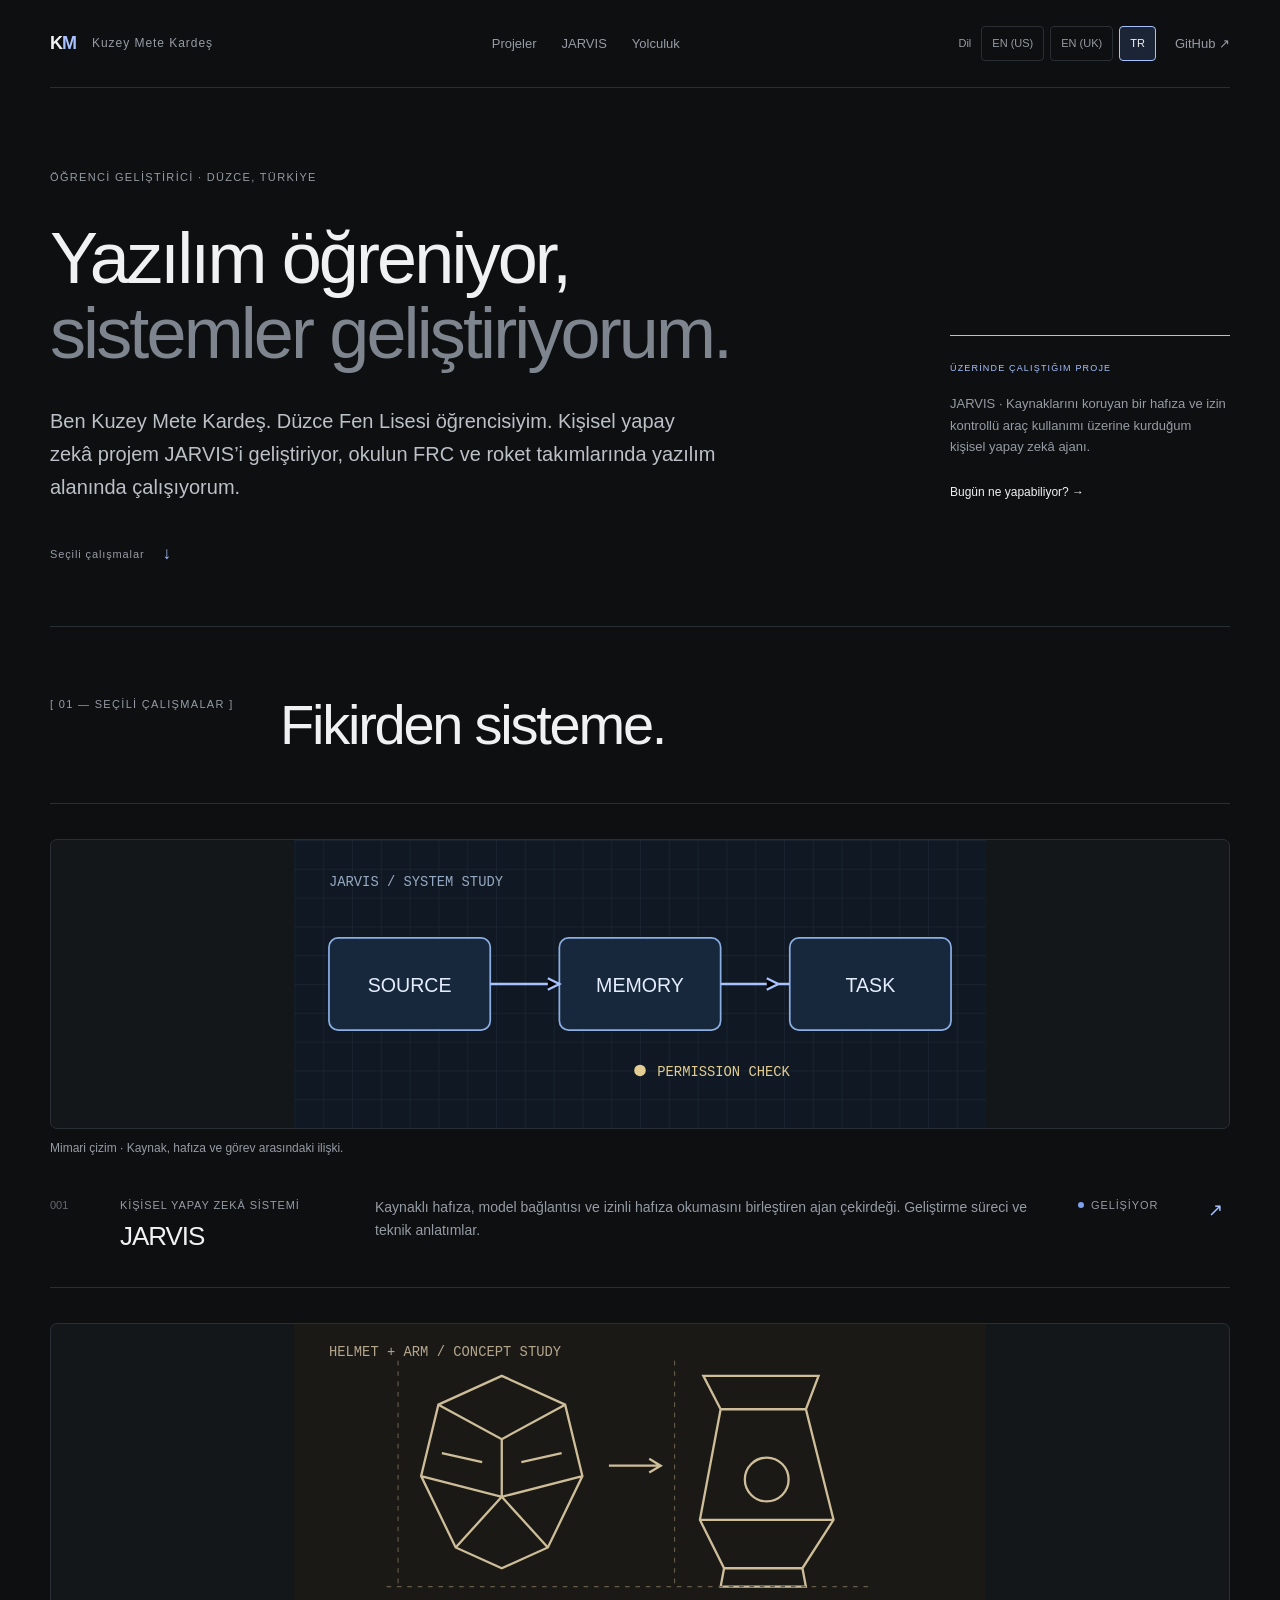
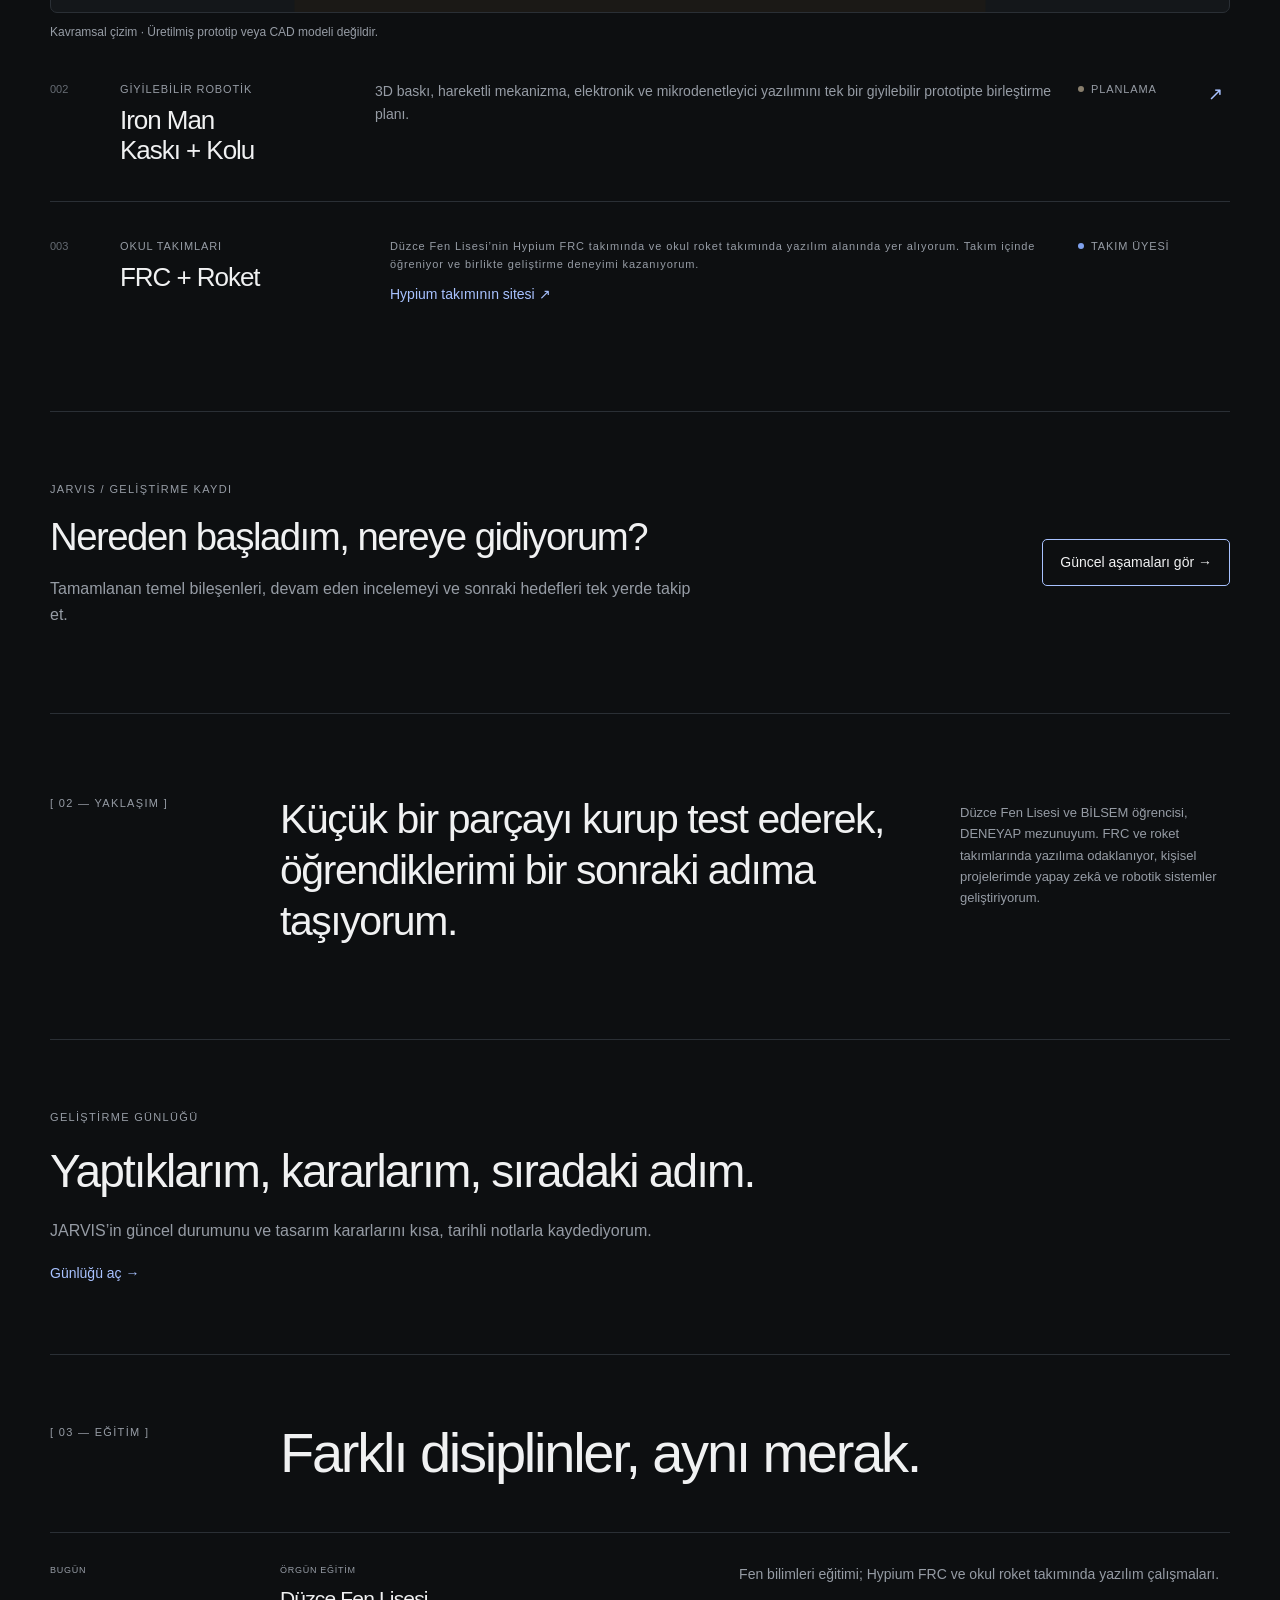
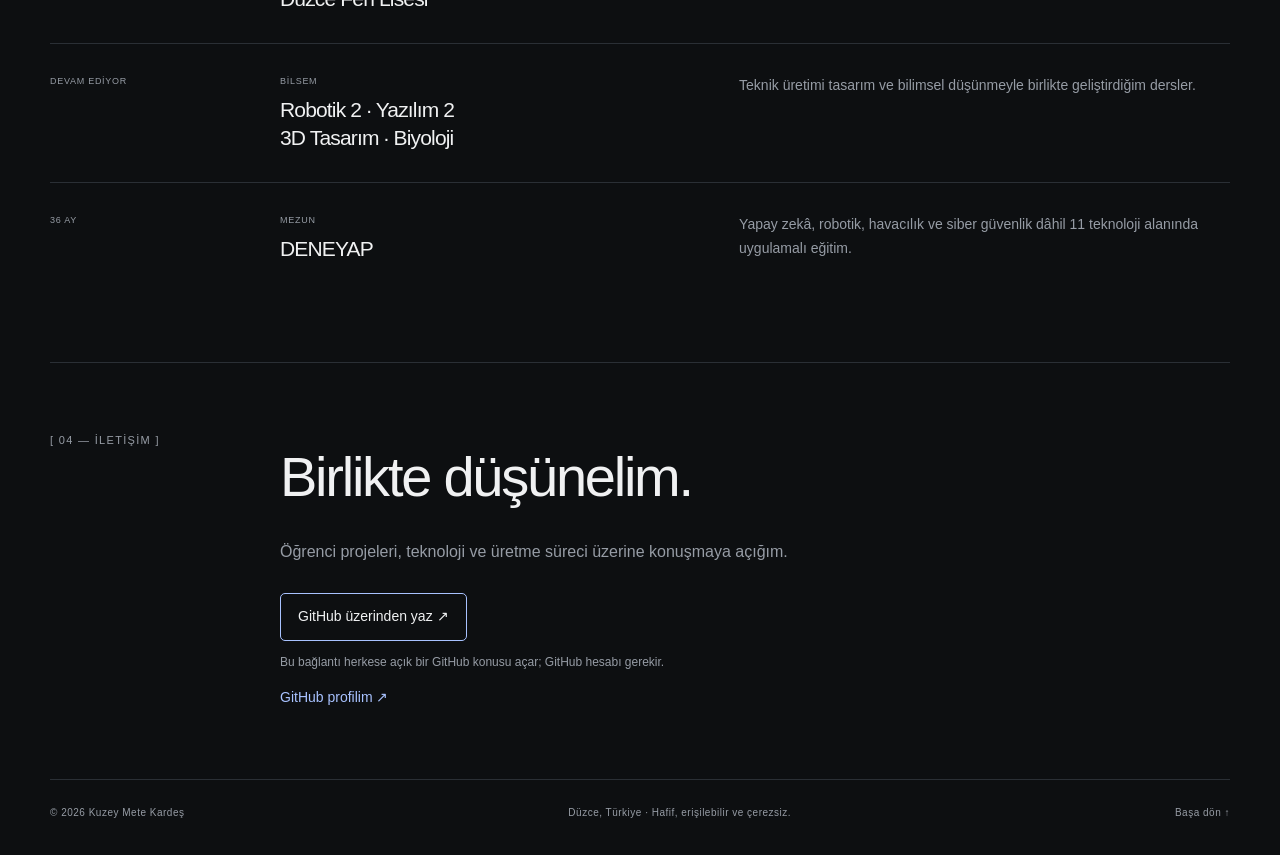
==== commit f9ca170a: "feat: add interactive permission walkthrough, illustrated project cards and JARVIS build log" ====
--- a/index.html
+++ b/index.html
@@ -1,111 +1,112 @@
-<!doctype html>
-<html lang="tr" data-lang="tr">
-<head>
-  <meta charset="UTF-8" />
-  <meta name="viewport" content="width=device-width,initial-scale=1" />
-  <meta name="description" content="Kuzey Mete Kardeş — yapay zekâ, yazılım geliştirme, 3D tasarım ve robotik üzerine çalışan öğrenci geliştirici." />
-  <meta name="theme-color" content="#0d0f11" />
-  <title>Kuzey Mete Kardeş — Projeler ve Notlar</title>
-  <link rel="icon" href="favicon.svg" type="image/svg+xml" />
-  <link rel="stylesheet" href="styles.css?v=visitor-4" />
-</head>
-<body id="top">
-  <a class="skip-link tr" href="#icerik">İçeriğe geç</a>
-  <a class="skip-link en" href="#icerik">Skip to content</a>
-
-  <header class="site-header">
-    <a class="wordmark" href="index.html" aria-label="Kuzey Mete Kardeş"><span>K</span><span>M</span></a>
-    <p class="header-note">Kuzey Mete Kardeş</p>
-    <nav aria-label="Ana menü / Main menu">
-      <a class="tr" href="#projeler">Projeler</a><a class="en" href="#projeler">Projects</a>
-      <a href="jarvis.html">JARVIS</a>
-      <a class="tr" href="#yolculuk">Yolculuk</a><a class="en" href="#yolculuk">Journey</a>
-    </nav>
-    <div class="header-actions">
-      <div class="language-picker" role="group" aria-label="Dil seçimi"><p><span class="tr">Dil</span><span class="en">Language</span></p><div class="language-options"><button type="button" data-locale="en-US" lang="en-US" aria-pressed="false">EN (US)</button><button type="button" data-locale="en-GB" lang="en-GB" aria-pressed="false">EN (UK)</button><button type="button" data-locale="tr" lang="tr" aria-pressed="true">TR</button></div></div>
-      <a class="out-link" href="https://github.com/AKKSYkardes">GitHub ↗</a>
-    </div>
-  </header>
-
-  <main id="icerik">
-    <section class="hero">
-      <p class="eyebrow reveal tr">ÖĞRENCİ GELİŞTİRİCİ · DÜZCE, TÜRKİYE</p>
-      <p class="eyebrow reveal en">STUDENT DEVELOPER · DÜZCE, TÜRKİYE</p>
-      <div class="hero-grid">
-        <div>
-          <h1 class="reveal tr">Yazılım öğreniyor,<br /><em>sistemler geliştiriyorum.</em></h1>
-          <h1 class="reveal en">Learning software.<br /><em>Building systems.</em></h1>
-          <p class="hero-copy reveal tr">Ben Kuzey Mete Kardeş. Düzce Fen Lisesi öğrencisiyim. Kişisel yapay zekâ projem JARVIS’i geliştiriyor, okulun FRC ve roket takımlarında yazılım alanında çalışıyorum.</p>
-          <p class="hero-copy reveal en">I’m Kuzey Mete Kardeş, a student at Düzce Science High School. I develop my personal AI project JARVIS and work on software in my school’s FRC and rocket teams.</p>
-        </div>
-        <aside class="status-card reveal">
-          <span class="tr">ÜZERİNDE ÇALIŞTIĞIM PROJE</span><span class="en">WHAT I’M BUILDING</span>
-          <p class="tr">JARVIS · Kaynaklarını koruyan bir hafıza ve izin kontrollü araç kullanımı üzerine kurduğum kişisel yapay zekâ ajanı.</p>
-          <p class="en">JARVIS · A personal AI agent built around memory with source history and permission-controlled tools.</p>
-          <a href="jarvis.html"><span class="tr">Bugün ne yapabiliyor?</span><span class="en">What can it do today?</span> →</a>
-        </aside>
-      </div>
-      <a class="scroll-cue" href="#projeler"><span class="tr">Seçili çalışmalar</span><span class="en">Selected work</span><b>↓</b></a>
-    </section>
-
-
-
-
-    <section class="work section-rule" id="projeler">
-      <div class="section-heading reveal">
-        <p class="section-code">[ 01 — <span class="tr">SEÇİLİ ÇALIŞMALAR</span><span class="en">SELECTED WORK</span> ]</p>
-        <h2 class="tr">Fikirden sisteme.</h2><h2 class="en">From idea to system.</h2>
-      </div>
-
-      <a class="work-row reveal" href="jarvis.html">
-        <span class="work-number">001</span>
-        <div><p><span class="tr">KİŞİSEL YAPAY ZEKÂ SİSTEMİ</span><span class="en">PERSONAL AI SYSTEM</span></p><h3>JARVIS</h3></div>
-        <p class="work-description tr">Kaynaklı hafıza, model bağlantısı ve izinli hafıza okumasını birleştiren ajan çekirdeği. Geliştirme süreci ve teknik anlatımlar.</p>
-        <p class="work-description en">An agent core combining memory with source history, model access and authorised memory reads. Follow development and explore the technical notes.</p>
-        <span class="work-state"><i></i><span class="tr">GELİŞİYOR</span><span class="en">IN PROGRESS</span></span><b class="row-arrow">↗</b>
-      </a>
-
-      <a class="work-row reveal" href="iron-man.html">
-        <span class="work-number">002</span>
-        <div><p><span class="tr">GİYİLEBİLİR ROBOTİK</span><span class="en">WEARABLE ROBOTICS</span></p><h3>Iron Man<br /><span class="tr">Kaskı + Kolu</span><span class="en">Helmet + Arm</span></h3></div>
-        <p class="work-description tr">3D baskı, hareketli mekanizma, elektronik ve mikrodenetleyici yazılımını tek bir giyilebilir prototipte birleştirme planı.</p>
-        <p class="work-description en">A plan to combine 3D printing, moving mechanisms, electronics and microcontroller software in one wearable prototype.</p>
-        <span class="work-state planned"><i></i><span class="tr">PLANLAMA</span><span class="en">PLANNING</span></span><b class="row-arrow">↗</b>
-      </a>
-
-<article class="work-row reveal"><span class="work-number">003</span><div><p><span class="tr">OKUL TAKIMLARI</span><span class="en">SCHOOL TEAMS</span></p><h3>FRC + <span class="tr">Roket</span><span class="en">Rocket</span></h3></div><div class="team-description"><p><span class="tr">Düzce Fen Lisesi’nin Hypium FRC takımında ve okul roket takımında yazılım alanında yer alıyorum. Takım içinde öğreniyor ve birlikte geliştirme deneyimi kazanıyorum.</span><span class="en">I work on software in Hypium, the FRC team at Düzce Science High School, and in my school’s rocket team. I’m learning through teamwork and collaborative development.</span></p><a class="text-link" href="https://teamhypium.com.tr/"><span class="tr">Hypium takımının sitesi</span><span class="en">Hypium team website</span> ↗</a></div><span class="work-state"><i></i><span class="tr">TAKIM ÜYESİ</span><span class="en">TEAM MEMBER</span></span></article>
-    </section><section class="section-rule progress-teaser"><div><p class="section-code">JARVIS / <span class="tr">GELİŞTİRME KAYDI</span><span class="en">DEVELOPMENT RECORD</span></p><h2><span class="tr">Nereden başladım, nereye gidiyorum?</span><span class="en">What’s built, what comes next?</span></h2><p><span class="tr">Tamamlanan temel bileşenleri, devam eden incelemeyi ve sonraki hedefleri tek yerde takip et.</span><span class="en">Follow the implemented foundations, ongoing review and next goals in one place.</span></p></div><a class="button-link" href="jarvis.html#ilerleme"><span class="tr">Güncel aşamaları gör</span><span class="en">See current milestones</span> →</a></section>    <section class="statement reveal" aria-label="Hakkımda / About">
-      <p class="section-code">[ 02 — <span class="tr">YAKLAŞIM</span><span class="en">APPROACH</span> ]</p>
-      <p class="statement-text tr">Küçük bir parçayı kurup test ederek, öğrendiklerimi bir sonraki adıma taşıyorum.</p>
-      <p class="statement-text en">I build and test small pieces, then carry what I learn into the next step.</p>
-      <div class="statement-note">
-        <p class="tr">Düzce Fen Lisesi ve BİLSEM öğrencisi, DENEYAP mezunuyum. FRC ve roket takımlarında yazılıma odaklanıyor, kişisel projelerimde yapay zekâ ve robotik sistemler geliştiriyorum.</p>
-        <p class="en">I study at Düzce Science High School and BİLSEM, and I am a DENEYAP graduate. I focus on software in the FRC and rocket teams and develop AI and robotics systems in my personal projects.</p>
-      </div>
-    </section>
-
-
-
-    <section class="journey section-rule" id="yolculuk">
-      <div class="section-heading reveal">
-        <p class="section-code">[ 03 — <span class="tr">EĞİTİM</span><span class="en">EDUCATION</span> ]</p>
-        <h2 class="tr">Farklı disiplinler, aynı merak.</h2><h2 class="en">Different disciplines, one curiosity.</h2>
-      </div>
-      <div class="timeline">
-        <article class="reveal"><span><span class="tr">BUGÜN</span><span class="en">NOW</span></span><div><p class="tr">ÖRGÜN EĞİTİM</p><p class="en">FORMAL EDUCATION</p><h3>Düzce Fen Lisesi</h3></div><p class="tr">Fen bilimleri eğitimi; Hypium FRC ve okul roket takımında yazılım çalışmaları.</p><p class="en">Science education and software work in Hypium FRC and the school rocket team.</p></article>
-        <article class="reveal"><span><span class="tr">DEVAM EDİYOR</span><span class="en">ONGOING</span></span><div><p>BİLSEM</p><h3><span class="tr">Robotik 2 · Yazılım 2<br />3D Tasarım · Biyoloji</span><span class="en">Robotics 2 · Software 2<br />3D Design · Biology</span></h3></div><p class="tr">Teknik üretimi tasarım ve bilimsel düşünmeyle birlikte geliştirdiğim dersler.</p><p class="en">Courses where I develop practical skills alongside design and scientific thinking.</p></article>
-        <article class="reveal"><span><span class="tr">36 AY</span><span class="en">36 MONTHS</span></span><div><p class="tr">MEZUN</p><p class="en">GRADUATE</p><h3>DENEYAP</h3></div><p class="tr">Yapay zekâ, robotik, havacılık ve siber güvenlik dâhil 11 teknoloji alanında uygulamalı eğitim.</p><p class="en">Hands-on education across 11 technology fields, including AI, robotics, aviation and cybersecurity.</p></article>
-      </div>
-    </section>
-
-    <section class="contact section-rule reveal" id="iletisim">
-      <p class="section-code">[ 04 — <span class="tr">İLETİŞİM</span><span class="en">CONTACT</span> ]</p>
-      <div><h2 class="tr">Birlikte düşünelim.</h2><h2 class="en">Let's think together.</h2><p class="tr">Öğrenci projeleri, teknoloji ve üretme süreci üzerine konuşmaya açığım.</p><p class="en">I am open to conversations about student projects, technology and the process of making.</p><a class="button-link" href="https://github.com/AKKSYkardes/AKKSYkardes.github.io/issues/new?title=Merhaba"><span class="tr">GitHub üzerinden yaz</span><span class="en">Get in touch on GitHub</span> ↗</a><p><span class="tr">Bu bağlantı herkese açık bir GitHub konusu açar; GitHub hesabı gerekir.</span><span class="en">This opens a public GitHub issue and requires a GitHub account.</span></p><a href="https://github.com/AKKSYkardes"><span class="tr">GitHub profilim</span><span class="en">My GitHub profile</span> ↗</a></div>
-    </section>
-  </main>
-
-  <footer><p>© <span id="year"></span> Kuzey Mete Kardeş</p><p class="tr">Düzce, Türkiye · Hafif, erişilebilir ve çerezsiz.</p><p class="en">Düzce, Türkiye · Lightweight, accessible and cookie-free.</p><a href="#top"><span class="tr">Başa dön</span><span class="en">Back to top</span> ↑</a></footer>
-  <script src="script.js?v=visitor-4"></script>
-  <script src="progress.js?v=visitor-4" defer></script>
-</body>
+<!doctype html>
+<html lang="tr" data-lang="tr">
+<head>
+  <meta charset="UTF-8" />
+  <meta name="viewport" content="width=device-width,initial-scale=1" />
+  <meta name="description" content="Kuzey Mete Kardeş — yapay zekâ, yazılım geliştirme, 3D tasarım ve robotik üzerine çalışan öğrenci geliştirici." />
+  <meta name="theme-color" content="#0d0f11" />
+  <title>Kuzey Mete Kardeş — Projeler ve Notlar</title>
+  <link rel="icon" href="favicon.svg" type="image/svg+xml" />
+  <link rel="stylesheet" href="styles.css?v=experience-5" />
+</head>
+<body id="top">
+  <a class="skip-link tr" href="#icerik">İçeriğe geç</a>
+  <a class="skip-link en" href="#icerik">Skip to content</a>
+
+  <header class="site-header">
+    <a class="wordmark" href="index.html" aria-label="Kuzey Mete Kardeş"><span>K</span><span>M</span></a>
+    <p class="header-note">Kuzey Mete Kardeş</p>
+    <nav aria-label="Ana menü / Main menu">
+      <a class="tr" href="#projeler">Projeler</a><a class="en" href="#projeler">Projects</a>
+      <a href="jarvis.html">JARVIS</a>
+      <a class="tr" href="#yolculuk">Yolculuk</a><a class="en" href="#yolculuk">Journey</a>
+    </nav>
+    <div class="header-actions">
+      <div class="language-picker" role="group" aria-label="Dil seçimi"><p><span class="tr">Dil</span><span class="en">Language</span></p><div class="language-options"><button type="button" data-locale="en-US" lang="en-US" aria-pressed="false">EN (US)</button><button type="button" data-locale="en-GB" lang="en-GB" aria-pressed="false">EN (UK)</button><button type="button" data-locale="tr" lang="tr" aria-pressed="true">TR</button></div></div>
+      <a class="out-link" href="https://github.com/AKKSYkardes">GitHub ↗</a>
+    </div>
+  </header>
+
+  <main id="icerik">
+    <section class="hero">
+      <p class="eyebrow reveal tr">ÖĞRENCİ GELİŞTİRİCİ · DÜZCE, TÜRKİYE</p>
+      <p class="eyebrow reveal en">STUDENT DEVELOPER · DÜZCE, TÜRKİYE</p>
+      <div class="hero-grid">
+        <div>
+          <h1 class="reveal tr">Yazılım öğreniyor,<br /><em>sistemler geliştiriyorum.</em></h1>
+          <h1 class="reveal en">Learning software.<br /><em>Building systems.</em></h1>
+          <p class="hero-copy reveal tr">Ben Kuzey Mete Kardeş. Düzce Fen Lisesi öğrencisiyim. Kişisel yapay zekâ projem JARVIS’i geliştiriyor, okulun FRC ve roket takımlarında yazılım alanında çalışıyorum.</p>
+          <p class="hero-copy reveal en">I’m Kuzey Mete Kardeş, a student at Düzce Science High School. I develop my personal AI project JARVIS and work on software in my school’s FRC and rocket teams.</p>
+        </div>
+        <aside class="status-card reveal">
+          <span class="tr">ÜZERİNDE ÇALIŞTIĞIM PROJE</span><span class="en">WHAT I’M BUILDING</span>
+          <p class="tr">JARVIS · Kaynaklarını koruyan bir hafıza ve izin kontrollü araç kullanımı üzerine kurduğum kişisel yapay zekâ ajanı.</p>
+          <p class="en">JARVIS · A personal AI agent built around memory with source history and permission-controlled tools.</p>
+          <a href="jarvis.html"><span class="tr">Bugün ne yapabiliyor?</span><span class="en">What can it do today?</span> →</a>
+        </aside>
+      </div>
+      <a class="scroll-cue" href="#projeler"><span class="tr">Seçili çalışmalar</span><span class="en">Selected work</span><b>↓</b></a>
+    </section>
+
+
+
+
+    <section class="work section-rule" id="projeler">
+      <div class="section-heading reveal">
+        <p class="section-code">[ 01 — <span class="tr">SEÇİLİ ÇALIŞMALAR</span><span class="en">SELECTED WORK</span> ]</p>
+        <h2 class="tr">Fikirden sisteme.</h2><h2 class="en">From idea to system.</h2>
+      </div>
+
+      <a class="work-row reveal visual-work" href="jarvis.html"><figure class="project-art"><svg viewBox="0 0 600 250" aria-hidden="true" focusable="false"><defs><pattern id="grid" width="25" height="25" patternUnits="userSpaceOnUse"><path d="M 25 0 L 0 0 0 25" fill="none" stroke="#293543" stroke-width=".6"/></pattern></defs><rect width="600" height="250" fill="#101923"/><rect width="600" height="250" fill="url(#grid)"/><g fill="#18283c" stroke="#8baee5" stroke-width="1.5"><rect x="30" y="85" width="140" height="80" rx="8"/><rect x="230" y="85" width="140" height="80" rx="8"/><rect x="430" y="85" width="140" height="80" rx="8"/></g><g stroke="#a8c2ff" stroke-width="2"><path d="M170 125h60m140 0h60"/><path d="m220 120 10 5-10 5m190-10 10 5-10 5"/></g><g fill="#e5eeff" font-family="Arial,sans-serif" font-size="17" text-anchor="middle"><text x="100" y="132">SOURCE</text><text x="300" y="132">MEMORY</text><text x="500" y="132">TASK</text></g><text x="30" y="40" fill="#96a9c2" font-family="monospace" font-size="12">JARVIS / SYSTEM STUDY</text><circle cx="300" cy="200" r="5" fill="#e3cd92"/><text x="315" y="205" fill="#e3cd92" font-family="monospace" font-size="12">PERMISSION CHECK</text></svg><figcaption><span class="tr">Mimari çizim · Kaynak, hafıza ve görev arasındaki ilişki.</span><span class="en">Architecture sketch · Source, memory and task.</span></figcaption></figure>
+        <span class="work-number">001</span>
+        <div><p><span class="tr">KİŞİSEL YAPAY ZEKÂ SİSTEMİ</span><span class="en">PERSONAL AI SYSTEM</span></p><h3>JARVIS</h3></div>
+        <p class="work-description tr">Kaynaklı hafıza, model bağlantısı ve izinli hafıza okumasını birleştiren ajan çekirdeği. Geliştirme süreci ve teknik anlatımlar.</p>
+        <p class="work-description en">An agent core combining memory with source history, model access and authorised memory reads. Follow development and explore the technical notes.</p>
+        <span class="work-state"><i></i><span class="tr">GELİŞİYOR</span><span class="en">IN PROGRESS</span></span><b class="row-arrow">↗</b>
+      </a>
+
+      <a class="work-row reveal visual-work" href="iron-man.html"><figure class="project-art"><svg viewBox="0 0 600 250" aria-hidden="true" focusable="false"><rect width="600" height="250" fill="#1b1916"/><g fill="none" stroke="#cdbd99" stroke-width="2"><path d="M180 45l55 25 15 62-30 62-40 18-40-18-30-62 15-62zM125 70l55 30 55-30M110 132l70 18 70-18M140 194l40-44 40 44M180 100v50M128 112l35 8m34 0 35-8"/><path d="M370 74h74l24 96-27 42h-68l-21-42zM370 74l-15-29h100l-11 29M352 170h116M373 212l-3 16h74l-3-16"/><circle cx="410" cy="135" r="19"/><path d="M273 123h45m-10-6 10 6-10 6"/></g><g stroke="#635a49" stroke-dasharray="4 5"><path d="M80 228h420M90 32v197M330 32v197"/></g><text x="30" y="28" fill="#b4a78e" font-family="monospace" font-size="12">HELMET + ARM / CONCEPT STUDY</text></svg><figcaption><span class="tr">Kavramsal çizim · Üretilmiş prototip veya CAD modeli değildir.</span><span class="en">Concept sketch · Not a built prototype or CAD model.</span></figcaption></figure>
+        <span class="work-number">002</span>
+        <div><p><span class="tr">GİYİLEBİLİR ROBOTİK</span><span class="en">WEARABLE ROBOTICS</span></p><h3>Iron Man<br /><span class="tr">Kaskı + Kolu</span><span class="en">Helmet + Arm</span></h3></div>
+        <p class="work-description tr">3D baskı, hareketli mekanizma, elektronik ve mikrodenetleyici yazılımını tek bir giyilebilir prototipte birleştirme planı.</p>
+        <p class="work-description en">A plan to combine 3D printing, moving mechanisms, electronics and microcontroller software in one wearable prototype.</p>
+        <span class="work-state planned"><i></i><span class="tr">PLANLAMA</span><span class="en">PLANNING</span></span><b class="row-arrow">↗</b>
+      </a>
+
+<article class="work-row reveal"><span class="work-number">003</span><div><p><span class="tr">OKUL TAKIMLARI</span><span class="en">SCHOOL TEAMS</span></p><h3>FRC + <span class="tr">Roket</span><span class="en">Rocket</span></h3></div><div class="team-description"><p><span class="tr">Düzce Fen Lisesi’nin Hypium FRC takımında ve okul roket takımında yazılım alanında yer alıyorum. Takım içinde öğreniyor ve birlikte geliştirme deneyimi kazanıyorum.</span><span class="en">I work on software in Hypium, the FRC team at Düzce Science High School, and in my school’s rocket team. I’m learning through teamwork and collaborative development.</span></p><a class="text-link" href="https://teamhypium.com.tr/"><span class="tr">Hypium takımının sitesi</span><span class="en">Hypium team website</span> ↗</a></div><span class="work-state"><i></i><span class="tr">TAKIM ÜYESİ</span><span class="en">TEAM MEMBER</span></span></article>
+    </section><section class="section-rule progress-teaser"><div><p class="section-code">JARVIS / <span class="tr">GELİŞTİRME KAYDI</span><span class="en">DEVELOPMENT RECORD</span></p><h2><span class="tr">Nereden başladım, nereye gidiyorum?</span><span class="en">What’s built, what comes next?</span></h2><p><span class="tr">Tamamlanan temel bileşenleri, devam eden incelemeyi ve sonraki hedefleri tek yerde takip et.</span><span class="en">Follow the implemented foundations, ongoing review and next goals in one place.</span></p></div><a class="button-link" href="jarvis.html#ilerleme"><span class="tr">Güncel aşamaları gör</span><span class="en">See current milestones</span> →</a></section>    <section class="statement reveal" aria-label="Hakkımda / About">
+      <p class="section-code">[ 02 — <span class="tr">YAKLAŞIM</span><span class="en">APPROACH</span> ]</p>
+      <p class="statement-text tr">Küçük bir parçayı kurup test ederek, öğrendiklerimi bir sonraki adıma taşıyorum.</p>
+      <p class="statement-text en">I build and test small pieces, then carry what I learn into the next step.</p>
+      <div class="statement-note">
+        <p class="tr">Düzce Fen Lisesi ve BİLSEM öğrencisi, DENEYAP mezunuyum. FRC ve roket takımlarında yazılıma odaklanıyor, kişisel projelerimde yapay zekâ ve robotik sistemler geliştiriyorum.</p>
+        <p class="en">I study at Düzce Science High School and BİLSEM, and I am a DENEYAP graduate. I focus on software in the FRC and rocket teams and develop AI and robotics systems in my personal projects.</p>
+      </div>
+    </section>
+
+
+
+<section class="section-rule log-teaser"><p class="section-code"><span class="tr">GELİŞTİRME GÜNLÜĞÜ</span><span class="en">BUILD LOG</span></p><h2><span class="tr">Yaptıklarım, kararlarım, sıradaki adım.</span><span class="en">Builds, decisions and what comes next.</span></h2><p><span class="tr">JARVIS’in güncel durumunu ve tasarım kararlarını kısa, tarihli notlarla kaydediyorum.</span><span class="en">Short, dated notes on the current state of JARVIS and the decisions behind it.</span></p><a class="text-link" href="jarvis-log.html"><span class="tr">Günlüğü aç</span><span class="en">Open the log</span> →</a></section>
+    <section class="journey section-rule" id="yolculuk">
+      <div class="section-heading reveal">
+        <p class="section-code">[ 03 — <span class="tr">EĞİTİM</span><span class="en">EDUCATION</span> ]</p>
+        <h2 class="tr">Farklı disiplinler, aynı merak.</h2><h2 class="en">Different disciplines, one curiosity.</h2>
+      </div>
+      <div class="timeline">
+        <article class="reveal"><span><span class="tr">BUGÜN</span><span class="en">NOW</span></span><div><p class="tr">ÖRGÜN EĞİTİM</p><p class="en">FORMAL EDUCATION</p><h3>Düzce Fen Lisesi</h3></div><p class="tr">Fen bilimleri eğitimi; Hypium FRC ve okul roket takımında yazılım çalışmaları.</p><p class="en">Science education and software work in Hypium FRC and the school rocket team.</p></article>
+        <article class="reveal"><span><span class="tr">DEVAM EDİYOR</span><span class="en">ONGOING</span></span><div><p>BİLSEM</p><h3><span class="tr">Robotik 2 · Yazılım 2<br />3D Tasarım · Biyoloji</span><span class="en">Robotics 2 · Software 2<br />3D Design · Biology</span></h3></div><p class="tr">Teknik üretimi tasarım ve bilimsel düşünmeyle birlikte geliştirdiğim dersler.</p><p class="en">Courses where I develop practical skills alongside design and scientific thinking.</p></article>
+        <article class="reveal"><span><span class="tr">36 AY</span><span class="en">36 MONTHS</span></span><div><p class="tr">MEZUN</p><p class="en">GRADUATE</p><h3>DENEYAP</h3></div><p class="tr">Yapay zekâ, robotik, havacılık ve siber güvenlik dâhil 11 teknoloji alanında uygulamalı eğitim.</p><p class="en">Hands-on education across 11 technology fields, including AI, robotics, aviation and cybersecurity.</p></article>
+      </div>
+    </section>
+
+    <section class="contact section-rule reveal" id="iletisim">
+      <p class="section-code">[ 04 — <span class="tr">İLETİŞİM</span><span class="en">CONTACT</span> ]</p>
+      <div><h2 class="tr">Birlikte düşünelim.</h2><h2 class="en">Let's think together.</h2><p class="tr">Öğrenci projeleri, teknoloji ve üretme süreci üzerine konuşmaya açığım.</p><p class="en">I am open to conversations about student projects, technology and the process of making.</p><a class="button-link" href="https://github.com/AKKSYkardes/AKKSYkardes.github.io/issues/new?title=Merhaba"><span class="tr">GitHub üzerinden yaz</span><span class="en">Get in touch on GitHub</span> ↗</a><p><span class="tr">Bu bağlantı herkese açık bir GitHub konusu açar; GitHub hesabı gerekir.</span><span class="en">This opens a public GitHub issue and requires a GitHub account.</span></p><a href="https://github.com/AKKSYkardes"><span class="tr">GitHub profilim</span><span class="en">My GitHub profile</span> ↗</a></div>
+    </section>
+  </main>
+
+  <footer><p>© <span id="year"></span> Kuzey Mete Kardeş</p><p class="tr">Düzce, Türkiye · Hafif, erişilebilir ve çerezsiz.</p><p class="en">Düzce, Türkiye · Lightweight, accessible and cookie-free.</p><a href="#top"><span class="tr">Başa dön</span><span class="en">Back to top</span> ↑</a></footer>
+  <script src="script.js?v=experience-5"></script>
+  <script src="progress.js?v=experience-5" defer></script>
+</body>
 </html>
--- a/styles.css
+++ b/styles.css
@@ -1,80 +1,85 @@
-:root{color-scheme:dark;--bg:#0d0f11;--surface:#14171a;--surface-2:#191d21;--text:#f0f1f2;--muted:#969ca5;--line:#2a2f35;--accent:#a8c2ff;--max:1180px}
-*{box-sizing:border-box}
-html{scroll-behavior:smooth;scroll-padding-top:96px}
-body{margin:0;background:var(--bg);color:var(--text);font-family:Arial,"Helvetica Neue",sans-serif;font-size:16px;line-height:1.65;cursor:auto}
-button,a{font:inherit}a{color:inherit;text-decoration:none;cursor:pointer}button{cursor:pointer}
-a:focus-visible,button:focus-visible{outline:2px solid var(--accent);outline-offset:5px}
-::selection{background:#40577f;color:#fff}
-.en{display:none!important}html[data-lang^="en"] .tr{display:none!important}html[data-lang^="en"] .en{display:revert!important}
-.site-header,main,footer{width:min(var(--max),calc(100% - 64px));margin-inline:auto}
-.skip-link{position:fixed;top:-90px;left:18px;z-index:100;padding:10px 14px;background:var(--text);color:var(--bg)}.skip-link:focus{top:16px}
-.site-header{display:flex;align-items:center;gap:18px;min-height:88px;border-bottom:1px solid var(--line)}
-.wordmark{font-size:18px;font-weight:700;letter-spacing:-1px}.wordmark span:last-child{color:var(--accent)}
-.header-note{margin:0;font-size:11px;letter-spacing:.08em;color:var(--muted)}
-nav{display:flex;gap:25px;margin-left:auto;font-size:12px;color:var(--muted)}nav a:hover,.out-link:hover{color:var(--text)}
-.header-actions{display:flex;align-items:center;gap:19px;margin-left:14px}.out-link{font-size:12px;color:var(--muted)}
-.lang-button{border:0;background:transparent;color:var(--muted);padding:5px;font-size:11px;letter-spacing:.05em}.lang-button i{padding:0 4px;font-style:normal;color:#4f555e}.lang-button span:first-child,html[data-lang^="en"] .lang-button span:last-child{color:var(--text)}html[data-lang^="en"] .lang-button span:first-child{color:var(--muted)}
-.hero{min-height:calc(100vh - 88px);min-height:calc(100svh - 88px);display:flex;flex-direction:column;justify-content:center;padding:72px 0 52px}
-.eyebrow,.section-code{font-size:10px;letter-spacing:.12em;color:var(--muted);text-transform:uppercase;margin:0}.section-code{white-space:nowrap}
-.hero-grid{display:grid;grid-template-columns:minmax(0,1fr) 280px;gap:9vw;align-items:end;margin-top:35px}
-h1,h2,h3{font-weight:500;letter-spacing:-.04em}h1{font-size:clamp(46px,7vw,86px);line-height:1.04;margin:0}h1 em{font-style:normal;color:#7e858e}
-.hero-copy{max-width:710px;font-size:clamp(16px,1.7vw,20px);line-height:1.65;color:#bcc1c7;margin:34px 0 0}
-.status-card{border-top:1px solid var(--accent);padding-top:17px}.status-card>span{font-size:9px;letter-spacing:.13em;color:var(--accent)}.status-card>p{font-size:13px;color:var(--muted);margin:14px 0 20px}.status-card>a{font-size:12px}.status-card>a:hover{color:var(--accent)}
-.scroll-cue{display:flex;align-items:center;gap:18px;width:max-content;margin-top:70px;font-size:11px;letter-spacing:.08em;color:var(--muted)}.scroll-cue b{font-size:17px;font-weight:400;color:var(--accent);transition:transform .2s}.scroll-cue:hover b{transform:translateY(4px)}
-.section-rule{border-top:1px solid var(--line);padding:92px 0}
-.statement{display:grid;grid-template-columns:180px minmax(0,1.4fr) minmax(220px,.6fr);gap:50px;border-top:1px solid var(--line);padding:80px 0 92px}.statement-text{font-size:clamp(25px,3.2vw,42px);line-height:1.25;letter-spacing:-.035em;margin:0}.statement-note{padding-top:8px}.statement-note p{margin:0;color:var(--muted);font-size:13px}
-.section-heading{display:grid;grid-template-columns:180px 1fr;gap:50px;margin-bottom:48px}.section-heading h2{font-size:clamp(32px,4.5vw,56px);line-height:1.08;margin:0}
-.work-row{display:grid;grid-template-columns:45px 245px minmax(260px,1fr) 105px 22px;gap:25px;align-items:start;border-top:1px solid var(--line);padding:35px 0;position:relative;transition:padding-left .2s,background-color .2s}.work-row:hover{padding-left:10px;background:linear-gradient(90deg,rgba(168,194,255,.045),transparent 70%)}article.work-row{cursor:default}
-.work-number{font-size:10px;color:#656b73}.work-row>div>p{font-size:9px;letter-spacing:.08em;color:var(--muted);margin:0 0 8px}.work-row h3{font-size:26px;line-height:1.15;margin:0}.work-description{font-size:14px;color:var(--muted);margin:0}.work-state{font-size:9px;letter-spacing:.08em;color:var(--muted);display:flex;align-items:center;gap:7px}.work-state i{display:block;width:6px;height:6px;border-radius:50%;background:#7fa1ed}.work-state.planned i{background:#897f6d}.row-arrow{font-size:18px;font-weight:400;color:var(--accent);transition:transform .2s}.work-row:hover .row-arrow{transform:translate(3px,-3px)}
-.method-grid{display:grid;grid-template-columns:repeat(4,1fr);gap:28px}.method-grid article{border-top:1px solid var(--line);padding-top:18px}.method-grid span{font-size:10px;color:var(--muted)}.method-grid h3{font-size:19px;margin:15px 0 12px}.method-grid p{font-size:13px;color:var(--muted);margin:0}
-.timeline article{display:grid;grid-template-columns:180px 1fr 1.2fr;gap:50px;border-top:1px solid var(--line);padding:30px 0}.timeline article>span,.timeline article>div>p{font-size:9px;letter-spacing:.08em;color:var(--muted)}.timeline article>div>p{margin:0 0 7px}.timeline h3{font-size:21px;line-height:1.35;margin:0}.timeline article>p{font-size:14px;color:var(--muted);margin:0}
-.contact{display:grid;grid-template-columns:180px 1fr;gap:50px}.contact h2{font-size:clamp(32px,4.5vw,56px);margin:0}.contact div>p{color:var(--muted);max-width:570px}.contact a{color:var(--accent);font-size:14px}
-footer{display:flex;justify-content:space-between;gap:25px;border-top:1px solid var(--line);padding:25px 0 34px;font-size:10px;letter-spacing:.05em;color:var(--muted)}footer p{margin:0}footer a:hover{color:var(--text)}
+:root{color-scheme:dark;--bg:#0d0f11;--surface:#14171a;--surface-2:#191d21;--text:#f0f1f2;--muted:#969ca5;--line:#2a2f35;--accent:#a8c2ff;--max:1180px}
+*{box-sizing:border-box}
+html{scroll-behavior:smooth;scroll-padding-top:96px}
+body{margin:0;background:var(--bg);color:var(--text);font-family:Arial,"Helvetica Neue",sans-serif;font-size:16px;line-height:1.65;cursor:auto}
+button,a{font:inherit}a{color:inherit;text-decoration:none;cursor:pointer}button{cursor:pointer}
+a:focus-visible,button:focus-visible{outline:2px solid var(--accent);outline-offset:5px}
+::selection{background:#40577f;color:#fff}
+.en{display:none!important}html[data-lang^="en"] .tr{display:none!important}html[data-lang^="en"] .en{display:revert!important}
+.site-header,main,footer{width:min(var(--max),calc(100% - 64px));margin-inline:auto}
+.skip-link{position:fixed;top:-90px;left:18px;z-index:100;padding:10px 14px;background:var(--text);color:var(--bg)}.skip-link:focus{top:16px}
+.site-header{display:flex;align-items:center;gap:18px;min-height:88px;border-bottom:1px solid var(--line)}
+.wordmark{font-size:18px;font-weight:700;letter-spacing:-1px}.wordmark span:last-child{color:var(--accent)}
+.header-note{margin:0;font-size:11px;letter-spacing:.08em;color:var(--muted)}
+nav{display:flex;gap:25px;margin-left:auto;font-size:12px;color:var(--muted)}nav a:hover,.out-link:hover{color:var(--text)}
+.header-actions{display:flex;align-items:center;gap:19px;margin-left:14px}.out-link{font-size:12px;color:var(--muted)}
+.lang-button{border:0;background:transparent;color:var(--muted);padding:5px;font-size:11px;letter-spacing:.05em}.lang-button i{padding:0 4px;font-style:normal;color:#4f555e}.lang-button span:first-child,html[data-lang^="en"] .lang-button span:last-child{color:var(--text)}html[data-lang^="en"] .lang-button span:first-child{color:var(--muted)}
+.hero{min-height:calc(100vh - 88px);min-height:calc(100svh - 88px);display:flex;flex-direction:column;justify-content:center;padding:72px 0 52px}
+.eyebrow,.section-code{font-size:10px;letter-spacing:.12em;color:var(--muted);text-transform:uppercase;margin:0}.section-code{white-space:nowrap}
+.hero-grid{display:grid;grid-template-columns:minmax(0,1fr) 280px;gap:9vw;align-items:end;margin-top:35px}
+h1,h2,h3{font-weight:500;letter-spacing:-.04em}h1{font-size:clamp(46px,7vw,86px);line-height:1.04;margin:0}h1 em{font-style:normal;color:#7e858e}
+.hero-copy{max-width:710px;font-size:clamp(16px,1.7vw,20px);line-height:1.65;color:#bcc1c7;margin:34px 0 0}
+.status-card{border-top:1px solid var(--accent);padding-top:17px}.status-card>span{font-size:9px;letter-spacing:.13em;color:var(--accent)}.status-card>p{font-size:13px;color:var(--muted);margin:14px 0 20px}.status-card>a{font-size:12px}.status-card>a:hover{color:var(--accent)}
+.scroll-cue{display:flex;align-items:center;gap:18px;width:max-content;margin-top:70px;font-size:11px;letter-spacing:.08em;color:var(--muted)}.scroll-cue b{font-size:17px;font-weight:400;color:var(--accent);transition:transform .2s}.scroll-cue:hover b{transform:translateY(4px)}
+.section-rule{border-top:1px solid var(--line);padding:92px 0}
+.statement{display:grid;grid-template-columns:180px minmax(0,1.4fr) minmax(220px,.6fr);gap:50px;border-top:1px solid var(--line);padding:80px 0 92px}.statement-text{font-size:clamp(25px,3.2vw,42px);line-height:1.25;letter-spacing:-.035em;margin:0}.statement-note{padding-top:8px}.statement-note p{margin:0;color:var(--muted);font-size:13px}
+.section-heading{display:grid;grid-template-columns:180px 1fr;gap:50px;margin-bottom:48px}.section-heading h2{font-size:clamp(32px,4.5vw,56px);line-height:1.08;margin:0}
+.work-row{display:grid;grid-template-columns:45px 245px minmax(260px,1fr) 105px 22px;gap:25px;align-items:start;border-top:1px solid var(--line);padding:35px 0;position:relative;transition:padding-left .2s,background-color .2s}.work-row:hover{padding-left:10px;background:linear-gradient(90deg,rgba(168,194,255,.045),transparent 70%)}article.work-row{cursor:default}
+.work-number{font-size:10px;color:#656b73}.work-row>div>p{font-size:9px;letter-spacing:.08em;color:var(--muted);margin:0 0 8px}.work-row h3{font-size:26px;line-height:1.15;margin:0}.work-description{font-size:14px;color:var(--muted);margin:0}.work-state{font-size:9px;letter-spacing:.08em;color:var(--muted);display:flex;align-items:center;gap:7px}.work-state i{display:block;width:6px;height:6px;border-radius:50%;background:#7fa1ed}.work-state.planned i{background:#897f6d}.row-arrow{font-size:18px;font-weight:400;color:var(--accent);transition:transform .2s}.work-row:hover .row-arrow{transform:translate(3px,-3px)}
+.method-grid{display:grid;grid-template-columns:repeat(4,1fr);gap:28px}.method-grid article{border-top:1px solid var(--line);padding-top:18px}.method-grid span{font-size:10px;color:var(--muted)}.method-grid h3{font-size:19px;margin:15px 0 12px}.method-grid p{font-size:13px;color:var(--muted);margin:0}
+.timeline article{display:grid;grid-template-columns:180px 1fr 1.2fr;gap:50px;border-top:1px solid var(--line);padding:30px 0}.timeline article>span,.timeline article>div>p{font-size:9px;letter-spacing:.08em;color:var(--muted)}.timeline article>div>p{margin:0 0 7px}.timeline h3{font-size:21px;line-height:1.35;margin:0}.timeline article>p{font-size:14px;color:var(--muted);margin:0}
+.contact{display:grid;grid-template-columns:180px 1fr;gap:50px}.contact h2{font-size:clamp(32px,4.5vw,56px);margin:0}.contact div>p{color:var(--muted);max-width:570px}.contact a{color:var(--accent);font-size:14px}
+footer{display:flex;justify-content:space-between;gap:25px;border-top:1px solid var(--line);padding:25px 0 34px;font-size:10px;letter-spacing:.05em;color:var(--muted)}footer p{margin:0}footer a:hover{color:var(--text)}
+
+/* Project pages */
+.project-hero{min-height:68vh;display:flex;flex-direction:column;justify-content:flex-end;padding:90px 0 70px}.project-hero h1{font-size:clamp(64px,11vw,140px);margin-top:26px}.project-hero h1 em{font-size:.46em;letter-spacing:-.025em}.project-intro{display:grid;grid-template-columns:minmax(260px,1fr) 1.2fr;gap:8vw;align-items:end;margin-top:52px}.project-intro>p{font-size:clamp(18px,2vw,25px);line-height:1.5;margin:0}.project-intro dl{display:grid;grid-template-columns:repeat(3,1fr);gap:20px;margin:0}.project-intro dl>div{border-top:1px solid var(--line);padding-top:12px}.project-intro dt{font-size:9px;letter-spacing:.1em;color:var(--muted)}.project-intro dd{font-size:12px;margin:8px 0 0}
+.longform{display:grid;grid-template-columns:180px minmax(0,1fr);gap:50px}.longform-body{max-width:850px}.longform-body>h2{font-size:clamp(32px,4vw,50px);line-height:1.12;margin:0 0 35px}.longform-body>p{font-size:16px;color:#b5bac1;max-width:760px;margin:0 0 18px}.longform-body strong{color:var(--text);font-weight:500}
+.architecture{display:grid;justify-items:center;margin:50px 0;padding:35px;border:1px solid var(--line);background:var(--surface)}.architecture>div{width:min(100%,520px);text-align:center;border:1px solid #394049;padding:15px}.architecture small{display:block;font-size:8px;letter-spacing:.1em;color:var(--muted)}.architecture b{display:block;font-size:14px;font-weight:500;margin-top:5px}.architecture>i{font-style:normal;color:#5b6370;line-height:30px}.architecture .accent-box{border-color:#566e9d}.architecture .gate-box{background:#1a2230;border-color:#455b82}.architecture-branches{display:grid!important;grid-template-columns:repeat(4,1fr);gap:7px;border:0!important;padding:0!important}.architecture-branches span{border:1px solid #343a42;padding:10px 4px;font-size:11px;color:var(--muted)}
+.principles,.fact-grid,.system-grid{display:grid;grid-template-columns:repeat(2,1fr);gap:1px;background:var(--line);border:1px solid var(--line)}.principles article,.fact-grid article,.system-grid article{background:var(--bg);padding:25px}.principles span,.system-grid span{font-size:9px;letter-spacing:.1em;color:var(--accent)}.principles p,.fact-grid p,.system-grid p{font-size:13px;color:var(--muted);margin:9px 0 0}.fact-grid{margin-top:40px}.fact-grid b{font-size:14px;font-weight:500}.system-grid h3{font-size:21px;margin:12px 0}
+.scope-note{margin-top:35px;border-left:2px solid var(--accent);padding:3px 0 3px 22px}.scope-note strong{font-size:12px;color:var(--accent)}.scope-note p{font-size:13px;color:var(--muted);margin:9px 0 0}
+.roadmap{list-style:none;margin:40px 0 0;padding:0}.roadmap li{display:grid;grid-template-columns:45px 1fr 70px;gap:20px;border-top:1px solid var(--line);padding:22px 0}.roadmap li>span,.roadmap li>b{font-size:9px;color:var(--muted);font-weight:400}.roadmap h3{font-size:19px;margin:0}.roadmap p{font-size:13px;color:var(--muted);margin:5px 0 0}.roadmap li.complete>span,.roadmap li.complete>b{color:#7c9ee9}.roadmap li.current>span,.roadmap li.current>b{color:var(--accent)}
+.next-project{display:grid;grid-template-columns:180px 1fr;gap:50px}.next-project a{display:flex;align-items:center;justify-content:space-between;font-size:clamp(30px,5vw,60px);letter-spacing:-.04em}.next-project a b{font-weight:400;color:var(--accent);transition:transform .2s}.next-project a:hover b{transform:translate(5px,-5px)}
+.reveal{opacity:1;transform:none}.reveal.visible{opacity:1;transform:none;transition:opacity .55s ease,transform .55s ease}
+
+@media(max-width:900px){
+ .hero-grid{grid-template-columns:1fr;gap:50px}.status-card{max-width:420px}.statement{grid-template-columns:130px 1fr}.statement-note{grid-column:2}.section-heading,.longform,.contact,.next-project{grid-template-columns:130px 1fr;gap:35px}
+ .work-row{grid-template-columns:35px 190px 1fr 85px 18px;gap:16px}.method-grid{grid-template-columns:repeat(2,1fr)}.timeline article{grid-template-columns:130px 1fr 1.1fr;gap:25px}
+ .project-intro{grid-template-columns:1fr}.longform-body{min-width:0}
+}
+@media(max-width:650px){
+ .site-header,main,footer{width:calc(100% - 36px)}.site-header{min-height:76px;flex-wrap:wrap;padding:15px 0;gap:12px}.header-note{font-size:9px}.header-actions{margin-left:auto;gap:10px}.out-link{display:none}nav{order:3;width:100%;margin:0;gap:20px;overflow-x:auto;white-space:nowrap}
+ .hero{min-height:auto;padding:72px 0}.hero-grid{margin-top:25px}.hero-copy{margin-top:25px}.scroll-cue{margin-top:50px}
+ .statement{grid-template-columns:1fr;gap:22px;padding:55px 0}.statement-note{grid-column:auto}.section-rule{padding:62px 0}.section-heading,.longform,.contact,.next-project{grid-template-columns:1fr;gap:25px}.section-heading{margin-bottom:35px}
+ .work-row{grid-template-columns:28px 1fr 20px;padding:28px 0}.work-row>div{grid-column:2}.work-description{grid-column:2 / -1}.work-state{grid-column:2}.row-arrow{grid-column:3;grid-row:1}.method-grid{grid-template-columns:1fr 1fr;gap:22px 16px}.timeline article{grid-template-columns:1fr;gap:8px}.timeline article>p{margin-top:8px}
+ footer{flex-direction:column;gap:8px}.project-hero{min-height:auto;padding:72px 0 55px}.project-hero h1{font-size:clamp(54px,18vw,96px)}.project-intro{margin-top:40px}.project-intro dl{grid-template-columns:1fr;gap:13px}
+ .architecture{padding:22px 12px}.architecture-branches{grid-template-columns:1fr 1fr}.principles,.fact-grid,.system-grid{grid-template-columns:1fr}.roadmap li{grid-template-columns:30px 1fr 55px;gap:10px}.roadmap h3{font-size:17px}.next-project a{font-size:34px}
+}
+@media(max-width:420px){.method-grid{grid-template-columns:1fr}.site-header{align-items:flex-start}.header-note{max-width:130px}.lang-button{padding-right:0}}
+@media(prefers-reduced-motion:reduce){html{scroll-behavior:auto}.reveal{opacity:1;transform:none}.reveal.visible{transition:none}.scroll-cue b,.row-arrow,.next-project a b{transition:none}}
+@media(prefers-contrast:more){:root{--muted:#c6cbd1;--line:#5c636d}}
+/* Explicit language choices remain usable at narrow widths. */
+.site-header{flex-wrap:wrap;padding-block:18px;gap:16px}
+.header-actions{margin-left:auto}
+.language-picker{display:flex;flex-direction:column;gap:7px}
+.language-picker p{margin:0;font-size:11px;color:var(--muted);line-height:1.4}
+.language-options{display:flex;gap:6px}
+.language-options button{padding:7px 10px;border:1px solid var(--line);border-radius:4px;color:var(--muted);background:transparent;font-size:11px;white-space:nowrap}
+.language-options button[aria-pressed="true"]{color:var(--text);border-color:var(--accent);background:#1b2536}
+.language-options button:hover{color:var(--text);border-color:var(--muted)}
+.architecture-branches>span>span{border:0;padding:0}
+.principles span>span,.system-grid span>span{font:inherit}
+@media(max-width:1100px){.header-actions{width:100%;margin:0;justify-content:space-between}nav{margin-left:auto}}
+@media(max-width:650px){.site-header nav{order:2}.header-actions{order:3}.language-picker{width:100%}.language-options button{min-height:40px}}
+
+/* Live milestone panel */
+.progress-heading{display:flex;justify-content:space-between;align-items:center;gap:24px;flex-wrap:wrap}.progress-heading h2{font-size:clamp(30px,4vw,50px);line-height:1.15}.progress-panel a{color:var(--accent);font-size:13px}.progress-summary{display:flex;gap:24px;align-items:baseline;flex-wrap:wrap}.progress-summary strong{font-size:52px;font-weight:500;letter-spacing:-.05em}.progress-note,[data-progress-health]{font-size:12px;color:var(--muted);max-width:780px}.progress-bar{display:flex;gap:5px;height:16px;margin:24px 0}.progress-bar i{flex:1;background:#303640;border-radius:2px}.progress-bar .done{background:#a8c2ff}.progress-bar .active{background:repeating-linear-gradient(135deg,#cbb983 0 4px,#5a5036 4px 8px)}.progress-list{list-style:none;padding:0;display:grid;grid-template-columns:1fr 1fr;gap:0 30px}.progress-list li{border-top:1px solid var(--line);padding:17px 0;display:flex;gap:12px;align-items:baseline;justify-content:space-between}.progress-list small{color:var(--muted);font-size:10px;white-space:nowrap}.progress-list li[data-state="active"]{color:#e3cd92}.progress-list li[data-state="done"] small{color:var(--accent)}@media(max-width:650px){.progress-list{grid-template-columns:1fr}.progress-summary strong{font-size:42px}}
+
+/* Visitor-first layout */
+.hero{min-height:auto;padding:80px 0 58px}.hero h1{font-size:clamp(42px,6vw,72px)}.hero-grid{gap:5vw;grid-template-columns:minmax(0,1fr) 280px}.hero-copy{max-width:670px}.scroll-cue{margin-top:36px}.project-hero{min-height:auto;padding:70px 0 52px}.project-lead{max-width:760px;font-size:clamp(20px,2.4vw,29px);line-height:1.5}.hero-links{display:flex;gap:24px;align-items:center;flex-wrap:wrap;margin:18px 0}.button-link{display:inline-block;border:1px solid var(--accent);padding:11px 17px;border-radius:5px;color:var(--text)!important;font-size:14px!important}.button-link:hover{background:#202b40}.text-link{color:var(--accent);font-size:14px}.private-note{max-width:720px;color:var(--muted);font-size:13px}.team-description p{margin:0 0 14px;color:var(--muted);font-size:14px}.team-description{grid-column:3}.progress-teaser{display:flex;align-items:center;justify-content:space-between;gap:30px}.progress-teaser h2{font-size:clamp(27px,3vw,40px);line-height:1.2;margin:16px 0}.progress-teaser p{max-width:660px;color:var(--muted)}.progress-teaser>a{flex-shrink:0}.fact-grid h3{font-size:20px;margin:0}.scenario{padding-left:24px}.scenario li{padding:16px 0 16px 12px;border-top:1px solid var(--line)}.scenario p{color:var(--muted);margin:8px 0}.contact .button-link{margin-top:12px}.contact div>p:last-of-type{font-size:12px}.language-picker{flex-direction:row;align-items:center;gap:10px}.section-code,.eyebrow{font-size:11px}.work-state,.work-number,.work-row>div>p{font-size:11px}.progress-summary strong{font-size:24px;letter-spacing:-.02em}.progress-summary{padding:16px 0}.progress-note,[data-progress-health]{font-size:13px}.progress-list small{font-size:12px}.progress-list li{gap:20px}.milestone-map{display:flex;gap:8px;flex-wrap:wrap;margin:18px 0}.milestone-map span{border:1px solid var(--line);border-radius:4px;padding:9px 12px;font-size:13px}.milestone-map .done{border-color:#7e9ac7;color:#b5ceff}.milestone-map .active{border-color:#a38d52;color:#e3cd92}.progress-legend{font-size:13px;color:var(--muted)}.progress-active{font-size:19px;color:#e3cd92}.header-note{font-size:12px}nav,.out-link{font-size:13px}.section-rule{padding:68px 0}.longform-body>h2{font-size:clamp(29px,3.5vw,43px)}.fact-grid p{font-size:14px}.progress-heading h2{font-size:clamp(28px,3.5vw,42px)}
+@media(max-width:900px){.hero-grid{grid-template-columns:1fr}.status-card{max-width:600px}.progress-teaser{align-items:flex-start;flex-direction:column}}
+@media(max-width:650px){.hero{padding:48px 0}.hero-grid{gap:32px}.hero h1{font-size:44px}.project-hero{padding:48px 0 38px}.section-rule{padding:46px 0}.team-description{grid-column:2/-1}.language-picker{width:auto}.header-actions{width:100%}.progress-list li{align-items:flex-start}.progress-list small{white-space:normal;min-width:78px;text-align:right}.progress-summary{gap:10px 20px}.site-header{padding-block:14px}}
 
-/* Project pages */
-.project-hero{min-height:68vh;display:flex;flex-direction:column;justify-content:flex-end;padding:90px 0 70px}.project-hero h1{font-size:clamp(64px,11vw,140px);margin-top:26px}.project-hero h1 em{font-size:.46em;letter-spacing:-.025em}.project-intro{display:grid;grid-template-columns:minmax(260px,1fr) 1.2fr;gap:8vw;align-items:end;margin-top:52px}.project-intro>p{font-size:clamp(18px,2vw,25px);line-height:1.5;margin:0}.project-intro dl{display:grid;grid-template-columns:repeat(3,1fr);gap:20px;margin:0}.project-intro dl>div{border-top:1px solid var(--line);padding-top:12px}.project-intro dt{font-size:9px;letter-spacing:.1em;color:var(--muted)}.project-intro dd{font-size:12px;margin:8px 0 0}
-.longform{display:grid;grid-template-columns:180px minmax(0,1fr);gap:50px}.longform-body{max-width:850px}.longform-body>h2{font-size:clamp(32px,4vw,50px);line-height:1.12;margin:0 0 35px}.longform-body>p{font-size:16px;color:#b5bac1;max-width:760px;margin:0 0 18px}.longform-body strong{color:var(--text);font-weight:500}
-.architecture{display:grid;justify-items:center;margin:50px 0;padding:35px;border:1px solid var(--line);background:var(--surface)}.architecture>div{width:min(100%,520px);text-align:center;border:1px solid #394049;padding:15px}.architecture small{display:block;font-size:8px;letter-spacing:.1em;color:var(--muted)}.architecture b{display:block;font-size:14px;font-weight:500;margin-top:5px}.architecture>i{font-style:normal;color:#5b6370;line-height:30px}.architecture .accent-box{border-color:#566e9d}.architecture .gate-box{background:#1a2230;border-color:#455b82}.architecture-branches{display:grid!important;grid-template-columns:repeat(4,1fr);gap:7px;border:0!important;padding:0!important}.architecture-branches span{border:1px solid #343a42;padding:10px 4px;font-size:11px;color:var(--muted)}
-.principles,.fact-grid,.system-grid{display:grid;grid-template-columns:repeat(2,1fr);gap:1px;background:var(--line);border:1px solid var(--line)}.principles article,.fact-grid article,.system-grid article{background:var(--bg);padding:25px}.principles span,.system-grid span{font-size:9px;letter-spacing:.1em;color:var(--accent)}.principles p,.fact-grid p,.system-grid p{font-size:13px;color:var(--muted);margin:9px 0 0}.fact-grid{margin-top:40px}.fact-grid b{font-size:14px;font-weight:500}.system-grid h3{font-size:21px;margin:12px 0}
-.scope-note{margin-top:35px;border-left:2px solid var(--accent);padding:3px 0 3px 22px}.scope-note strong{font-size:12px;color:var(--accent)}.scope-note p{font-size:13px;color:var(--muted);margin:9px 0 0}
-.roadmap{list-style:none;margin:40px 0 0;padding:0}.roadmap li{display:grid;grid-template-columns:45px 1fr 70px;gap:20px;border-top:1px solid var(--line);padding:22px 0}.roadmap li>span,.roadmap li>b{font-size:9px;color:var(--muted);font-weight:400}.roadmap h3{font-size:19px;margin:0}.roadmap p{font-size:13px;color:var(--muted);margin:5px 0 0}.roadmap li.complete>span,.roadmap li.complete>b{color:#7c9ee9}.roadmap li.current>span,.roadmap li.current>b{color:var(--accent)}
-.next-project{display:grid;grid-template-columns:180px 1fr;gap:50px}.next-project a{display:flex;align-items:center;justify-content:space-between;font-size:clamp(30px,5vw,60px);letter-spacing:-.04em}.next-project a b{font-weight:400;color:var(--accent);transition:transform .2s}.next-project a:hover b{transform:translate(5px,-5px)}
-.reveal{opacity:1;transform:none}.reveal.visible{opacity:1;transform:none;transition:opacity .55s ease,transform .55s ease}
-
-@media(max-width:900px){
- .hero-grid{grid-template-columns:1fr;gap:50px}.status-card{max-width:420px}.statement{grid-template-columns:130px 1fr}.statement-note{grid-column:2}.section-heading,.longform,.contact,.next-project{grid-template-columns:130px 1fr;gap:35px}
- .work-row{grid-template-columns:35px 190px 1fr 85px 18px;gap:16px}.method-grid{grid-template-columns:repeat(2,1fr)}.timeline article{grid-template-columns:130px 1fr 1.1fr;gap:25px}
- .project-intro{grid-template-columns:1fr}.longform-body{min-width:0}
-}
-@media(max-width:650px){
- .site-header,main,footer{width:calc(100% - 36px)}.site-header{min-height:76px;flex-wrap:wrap;padding:15px 0;gap:12px}.header-note{font-size:9px}.header-actions{margin-left:auto;gap:10px}.out-link{display:none}nav{order:3;width:100%;margin:0;gap:20px;overflow-x:auto;white-space:nowrap}
- .hero{min-height:auto;padding:72px 0}.hero-grid{margin-top:25px}.hero-copy{margin-top:25px}.scroll-cue{margin-top:50px}
- .statement{grid-template-columns:1fr;gap:22px;padding:55px 0}.statement-note{grid-column:auto}.section-rule{padding:62px 0}.section-heading,.longform,.contact,.next-project{grid-template-columns:1fr;gap:25px}.section-heading{margin-bottom:35px}
- .work-row{grid-template-columns:28px 1fr 20px;padding:28px 0}.work-row>div{grid-column:2}.work-description{grid-column:2 / -1}.work-state{grid-column:2}.row-arrow{grid-column:3;grid-row:1}.method-grid{grid-template-columns:1fr 1fr;gap:22px 16px}.timeline article{grid-template-columns:1fr;gap:8px}.timeline article>p{margin-top:8px}
- footer{flex-direction:column;gap:8px}.project-hero{min-height:auto;padding:72px 0 55px}.project-hero h1{font-size:clamp(54px,18vw,96px)}.project-intro{margin-top:40px}.project-intro dl{grid-template-columns:1fr;gap:13px}
- .architecture{padding:22px 12px}.architecture-branches{grid-template-columns:1fr 1fr}.principles,.fact-grid,.system-grid{grid-template-columns:1fr}.roadmap li{grid-template-columns:30px 1fr 55px;gap:10px}.roadmap h3{font-size:17px}.next-project a{font-size:34px}
-}
-@media(max-width:420px){.method-grid{grid-template-columns:1fr}.site-header{align-items:flex-start}.header-note{max-width:130px}.lang-button{padding-right:0}}
-@media(prefers-reduced-motion:reduce){html{scroll-behavior:auto}.reveal{opacity:1;transform:none}.reveal.visible{transition:none}.scroll-cue b,.row-arrow,.next-project a b{transition:none}}
-@media(prefers-contrast:more){:root{--muted:#c6cbd1;--line:#5c636d}}
-/* Explicit language choices remain usable at narrow widths. */
-.site-header{flex-wrap:wrap;padding-block:18px;gap:16px}
-.header-actions{margin-left:auto}
-.language-picker{display:flex;flex-direction:column;gap:7px}
-.language-picker p{margin:0;font-size:11px;color:var(--muted);line-height:1.4}
-.language-options{display:flex;gap:6px}
-.language-options button{padding:7px 10px;border:1px solid var(--line);border-radius:4px;color:var(--muted);background:transparent;font-size:11px;white-space:nowrap}
-.language-options button[aria-pressed="true"]{color:var(--text);border-color:var(--accent);background:#1b2536}
-.language-options button:hover{color:var(--text);border-color:var(--muted)}
-.architecture-branches>span>span{border:0;padding:0}
-.principles span>span,.system-grid span>span{font:inherit}
-@media(max-width:1100px){.header-actions{width:100%;margin:0;justify-content:space-between}nav{margin-left:auto}}
-@media(max-width:650px){.site-header nav{order:2}.header-actions{order:3}.language-picker{width:100%}.language-options button{min-height:40px}}
-
-/* Live milestone panel */
-.progress-heading{display:flex;justify-content:space-between;align-items:center;gap:24px;flex-wrap:wrap}.progress-heading h2{font-size:clamp(30px,4vw,50px);line-height:1.15}.progress-panel a{color:var(--accent);font-size:13px}.progress-summary{display:flex;gap:24px;align-items:baseline;flex-wrap:wrap}.progress-summary strong{font-size:52px;font-weight:500;letter-spacing:-.05em}.progress-note,[data-progress-health]{font-size:12px;color:var(--muted);max-width:780px}.progress-bar{display:flex;gap:5px;height:16px;margin:24px 0}.progress-bar i{flex:1;background:#303640;border-radius:2px}.progress-bar .done{background:#a8c2ff}.progress-bar .active{background:repeating-linear-gradient(135deg,#cbb983 0 4px,#5a5036 4px 8px)}.progress-list{list-style:none;padding:0;display:grid;grid-template-columns:1fr 1fr;gap:0 30px}.progress-list li{border-top:1px solid var(--line);padding:17px 0;display:flex;gap:12px;align-items:baseline;justify-content:space-between}.progress-list small{color:var(--muted);font-size:10px;white-space:nowrap}.progress-list li[data-state="active"]{color:#e3cd92}.progress-list li[data-state="done"] small{color:var(--accent)}@media(max-width:650px){.progress-list{grid-template-columns:1fr}.progress-summary strong{font-size:42px}}
-
-/* Visitor-first layout */
-.hero{min-height:auto;padding:80px 0 58px}.hero h1{font-size:clamp(42px,6vw,72px)}.hero-grid{gap:5vw;grid-template-columns:minmax(0,1fr) 280px}.hero-copy{max-width:670px}.scroll-cue{margin-top:36px}.project-hero{min-height:auto;padding:70px 0 52px}.project-lead{max-width:760px;font-size:clamp(20px,2.4vw,29px);line-height:1.5}.hero-links{display:flex;gap:24px;align-items:center;flex-wrap:wrap;margin:18px 0}.button-link{display:inline-block;border:1px solid var(--accent);padding:11px 17px;border-radius:5px;color:var(--text)!important;font-size:14px!important}.button-link:hover{background:#202b40}.text-link{color:var(--accent);font-size:14px}.private-note{max-width:720px;color:var(--muted);font-size:13px}.team-description p{margin:0 0 14px;color:var(--muted);font-size:14px}.team-description{grid-column:3}.progress-teaser{display:flex;align-items:center;justify-content:space-between;gap:30px}.progress-teaser h2{font-size:clamp(27px,3vw,40px);line-height:1.2;margin:16px 0}.progress-teaser p{max-width:660px;color:var(--muted)}.progress-teaser>a{flex-shrink:0}.fact-grid h3{font-size:20px;margin:0}.scenario{padding-left:24px}.scenario li{padding:16px 0 16px 12px;border-top:1px solid var(--line)}.scenario p{color:var(--muted);margin:8px 0}.contact .button-link{margin-top:12px}.contact div>p:last-of-type{font-size:12px}.language-picker{flex-direction:row;align-items:center;gap:10px}.section-code,.eyebrow{font-size:11px}.work-state,.work-number,.work-row>div>p{font-size:11px}.progress-summary strong{font-size:24px;letter-spacing:-.02em}.progress-summary{padding:16px 0}.progress-note,[data-progress-health]{font-size:13px}.progress-list small{font-size:12px}.progress-list li{gap:20px}.milestone-map{display:flex;gap:8px;flex-wrap:wrap;margin:18px 0}.milestone-map span{border:1px solid var(--line);border-radius:4px;padding:9px 12px;font-size:13px}.milestone-map .done{border-color:#7e9ac7;color:#b5ceff}.milestone-map .active{border-color:#a38d52;color:#e3cd92}.progress-legend{font-size:13px;color:var(--muted)}.progress-active{font-size:19px;color:#e3cd92}.header-note{font-size:12px}nav,.out-link{font-size:13px}.section-rule{padding:68px 0}.longform-body>h2{font-size:clamp(29px,3.5vw,43px)}.fact-grid p{font-size:14px}.progress-heading h2{font-size:clamp(28px,3.5vw,42px)}
-@media(max-width:900px){.hero-grid{grid-template-columns:1fr}.status-card{max-width:600px}.progress-teaser{align-items:flex-start;flex-direction:column}}
-@media(max-width:650px){.hero{padding:48px 0}.hero-grid{gap:32px}.hero h1{font-size:44px}.project-hero{padding:48px 0 38px}.section-rule{padding:46px 0}.team-description{grid-column:2/-1}.language-picker{width:auto}.header-actions{width:100%}.progress-list li{align-items:flex-start}.progress-list small{white-space:normal;min-width:78px;text-align:right}.progress-summary{gap:10px 20px}.site-header{padding-block:14px}}
+/* Project studies, interactive permission example and build notes */
+.visual-work{grid-template-columns:45px 230px minmax(220px,1fr) 105px 22px}.project-art{grid-column:1/-1;margin:0 0 12px;max-width:100%;width:100%}.project-art svg{display:block;width:100%;height:auto;max-height:290px;border:1px solid var(--line);border-radius:7px;background:var(--surface)}.project-art figcaption{font-size:12px;color:var(--muted);margin-top:10px}.visual-work:hover{padding-left:0}.log-teaser h2,.simulation>h2{font-size:clamp(29px,4vw,46px);line-height:1.2;margin:18px 0}.log-teaser>p,.simulation>p{max-width:780px;color:var(--muted)}.sim-layout{display:grid;grid-template-columns:1fr 1fr;gap:24px;margin-top:32px}.sim-layout form,.sim-output{padding:28px;border:1px solid var(--line);background:var(--surface);border-radius:8px}.sim-task{font-size:20px;margin-top:0}.sim-record{color:var(--muted);font-size:14px;border-left:2px solid var(--accent);padding-left:14px}.sim-layout fieldset{border:0;margin:24px 0 0;padding:0}.sim-layout legend{font-size:13px;color:var(--accent);margin-bottom:12px}.sim-layout label{display:flex;gap:12px;align-items:flex-start;font-size:15px;margin:14px 0;cursor:pointer}.sim-layout input{accent-color:#a8c2ff;width:20px;height:20px;flex-shrink:0;margin:3px 0}.sim-actions{display:flex;align-items:center;gap:20px;margin-top:24px}.sim-actions button{background:transparent;cursor:pointer}.text-button{border:0;color:var(--muted);font:inherit;padding:10px}.sim-output h3{margin:0 0 18px;font-size:24px}.sim-output p,.sim-output li{font-size:14px;color:var(--muted)}.sim-output ol{padding-left:22px}.sim-output li{padding:8px 0}.sim-output .sim-conclusion{padding:15px;border-left:2px solid var(--accent);color:var(--text);background:#1c2737}.log-title{font-size:clamp(42px,6vw,76px)!important}.log-entry{display:grid;grid-template-columns:180px minmax(0,800px);gap:50px;border-top:1px solid var(--line);padding:36px 0}.log-entry time{display:block;color:var(--muted);font-size:13px;margin-bottom:10px}.log-entry h2{margin:0 0 16px;font-size:clamp(25px,3vw,36px);line-height:1.2}.log-entry p{color:var(--muted)}
+@media(max-width:900px){.visual-work{grid-template-columns:35px 190px 1fr 85px 18px;gap:16px}.sim-layout{grid-template-columns:1fr}.log-entry{grid-template-columns:130px 1fr;gap:30px}}
+@media(max-width:650px){.visual-work{grid-template-columns:28px 1fr 20px}.visual-work .project-art{grid-column:1/-1}.visual-work .row-arrow{grid-row:2}.sim-layout form,.sim-output{padding:20px}.log-entry{grid-template-columns:1fr;gap:15px}.project-art figcaption{font-size:12px}.sim-actions{flex-wrap:wrap}}
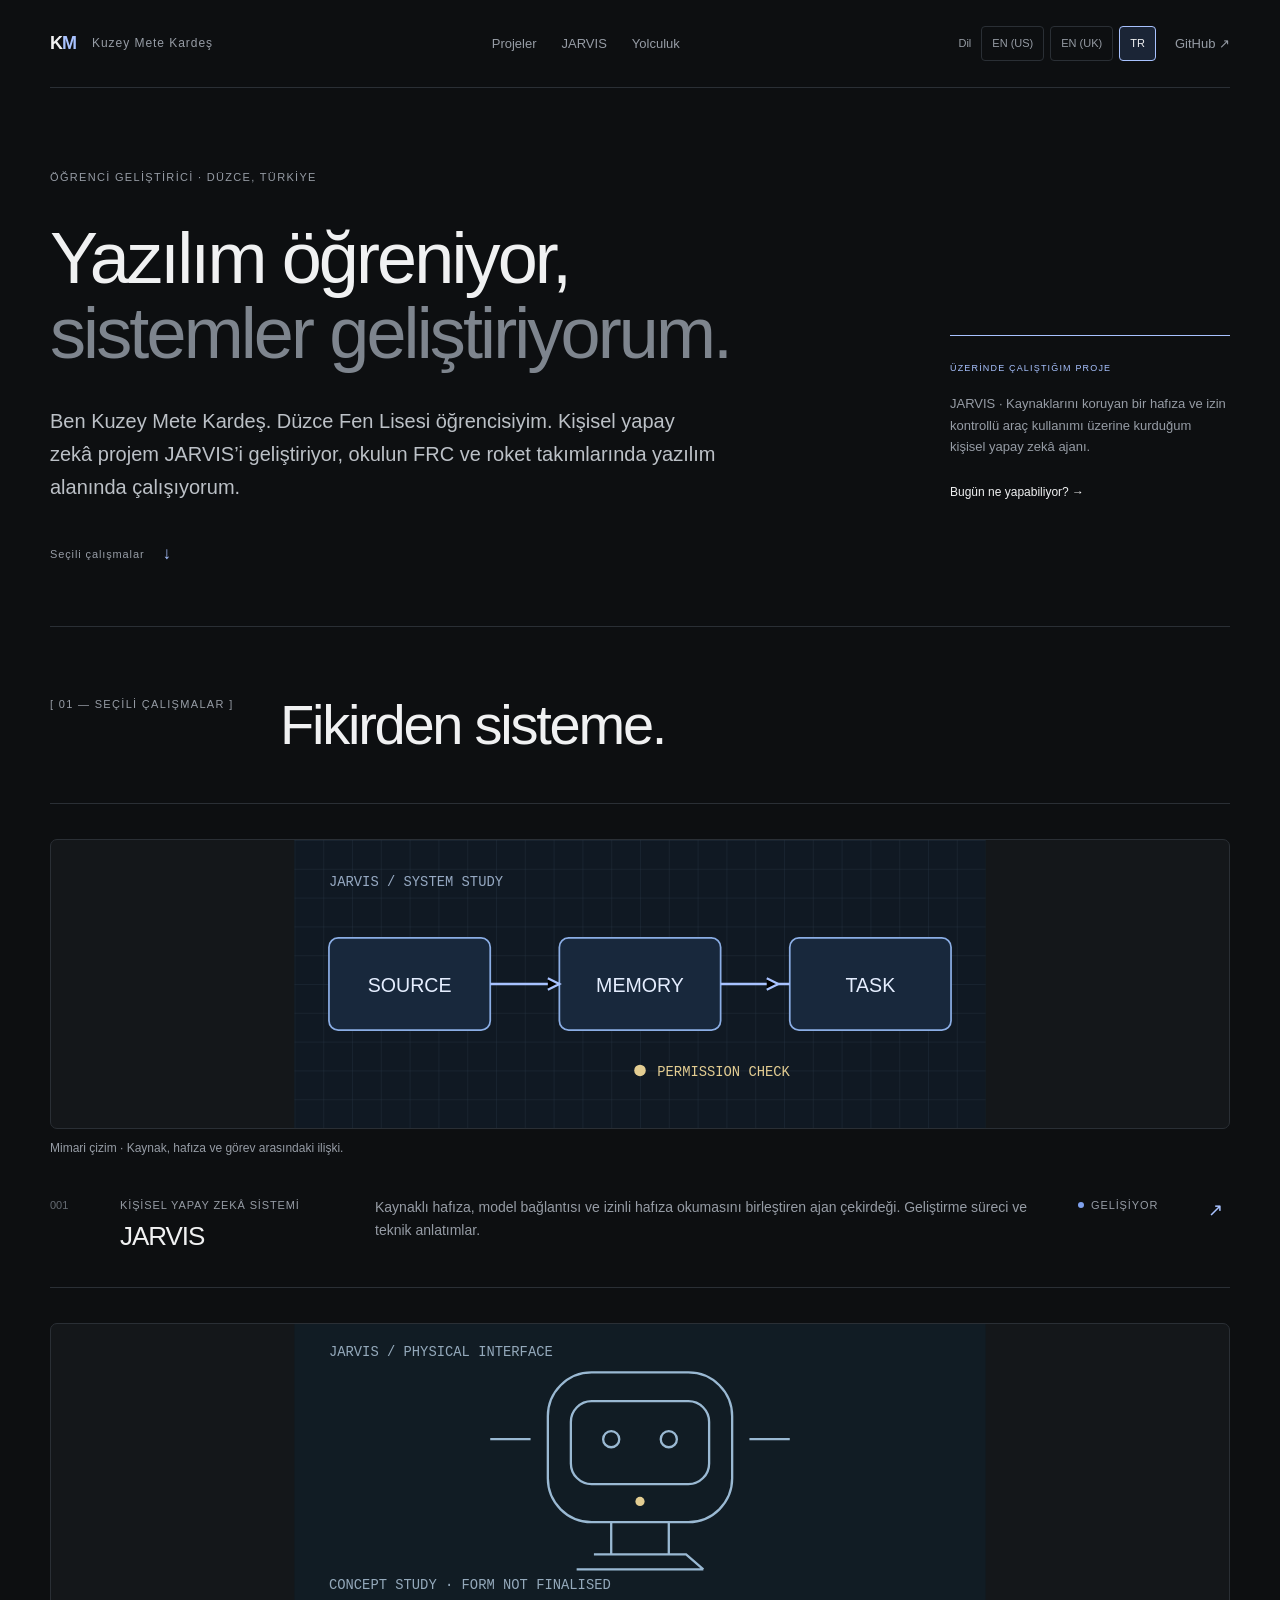
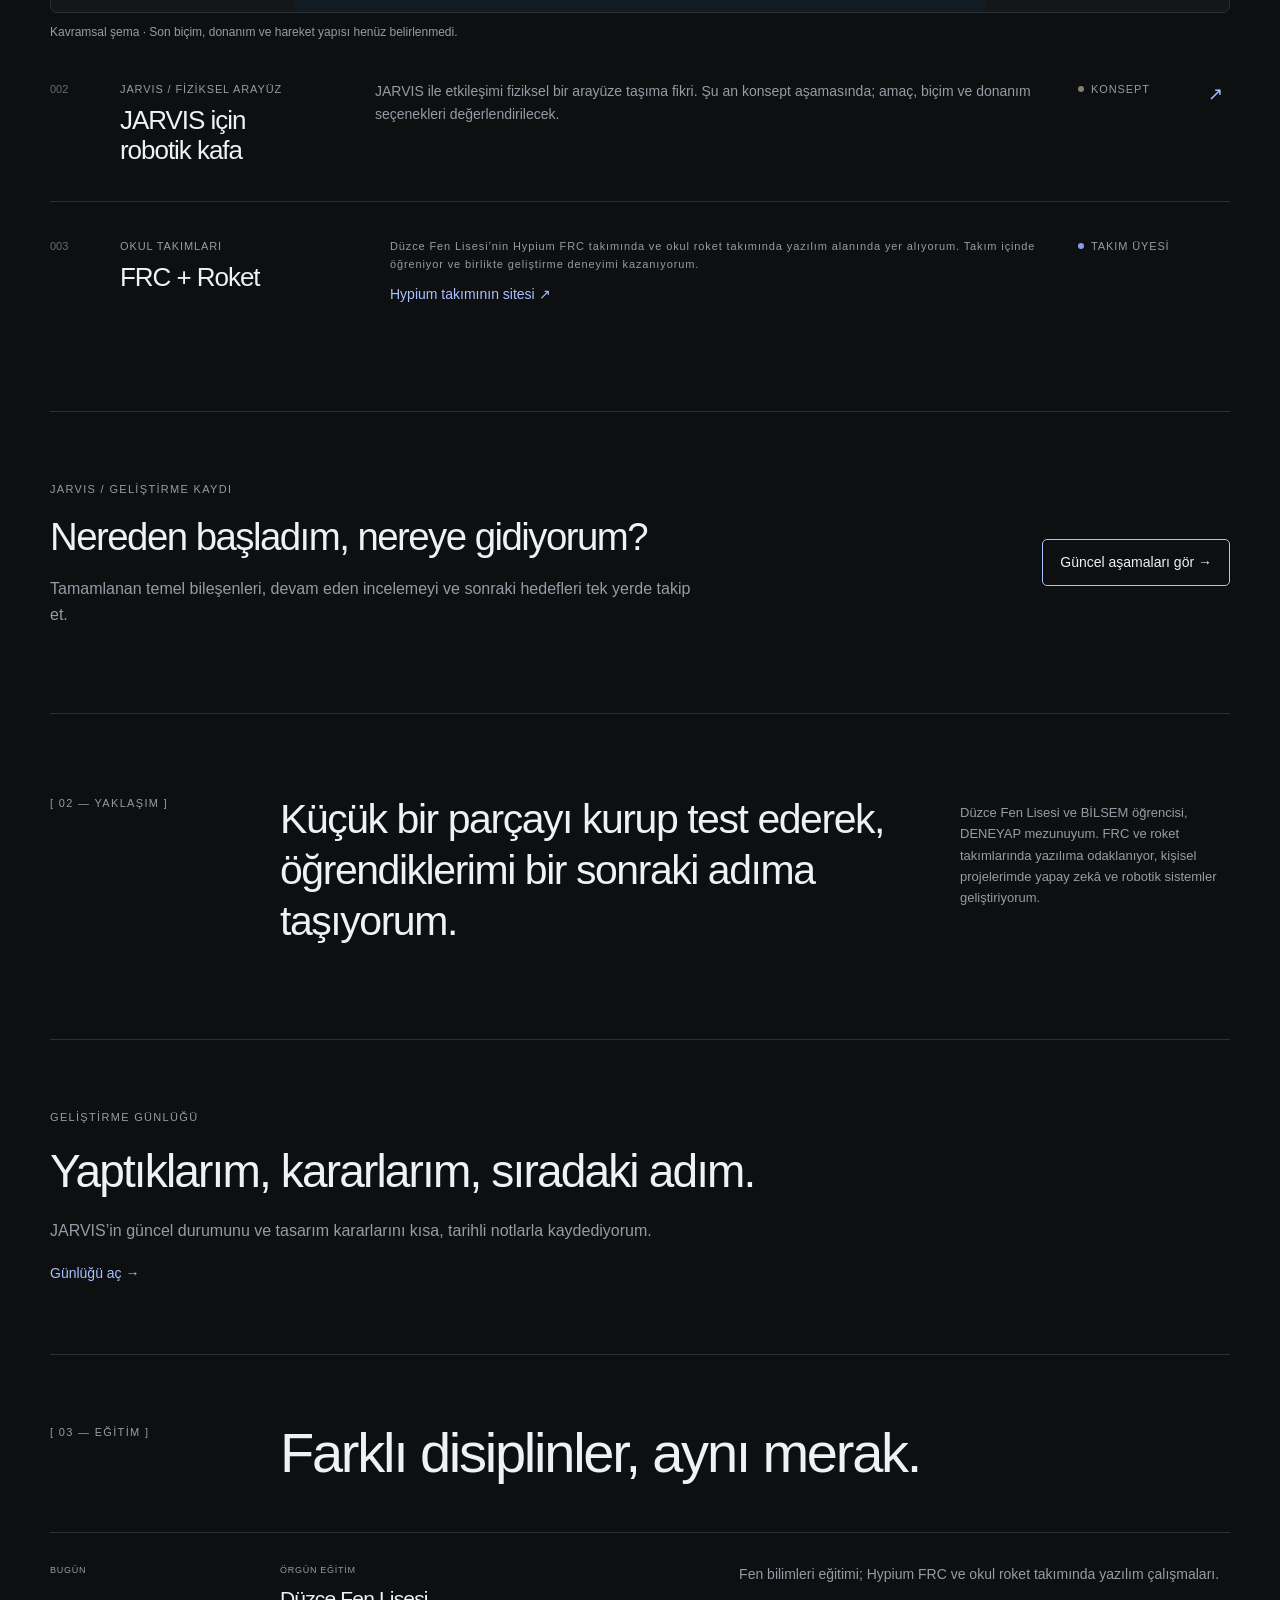
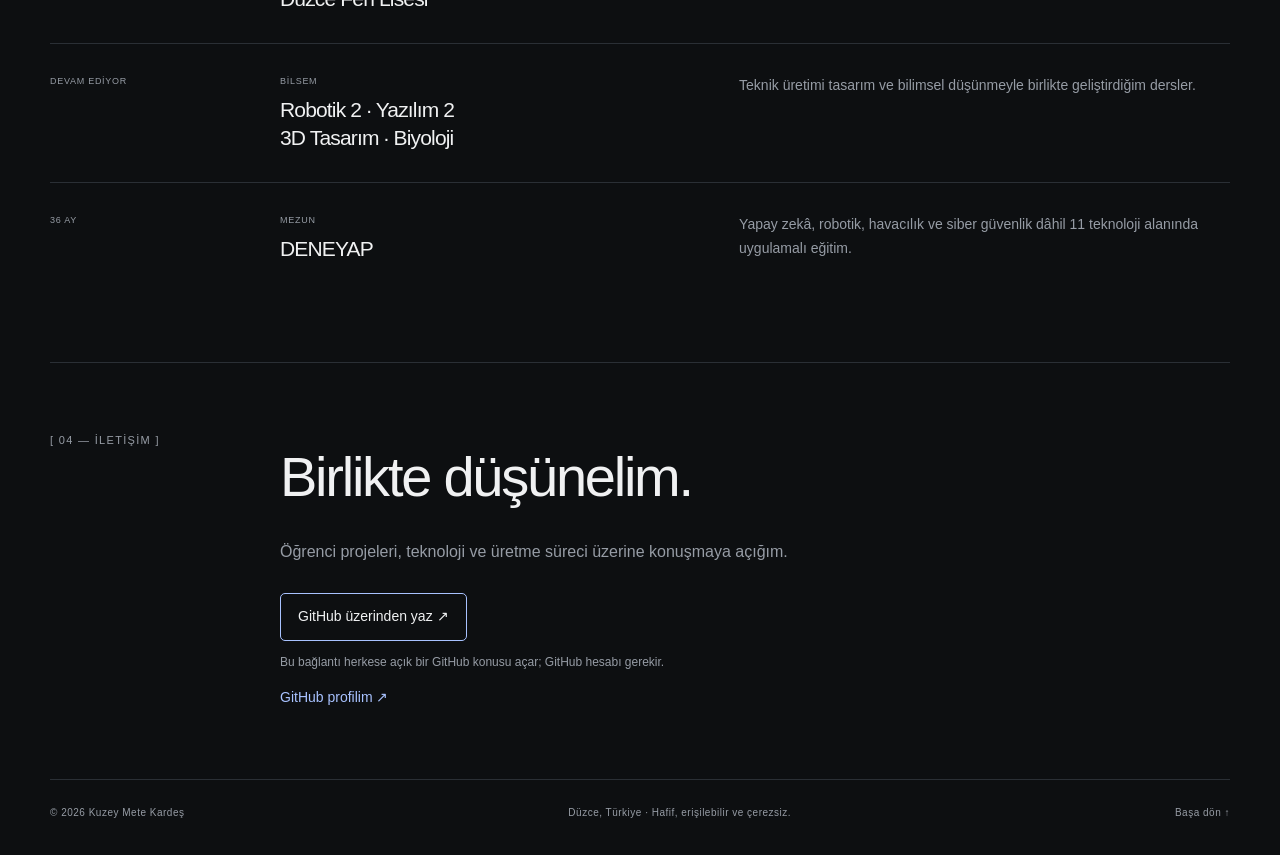
==== commit bdb688e8: "refactor: replace wearable project with JARVIS physical head concept" ====
--- a/index.html
+++ b/index.html
@@ -1,112 +1,106 @@
-<!doctype html>
-<html lang="tr" data-lang="tr">
-<head>
-  <meta charset="UTF-8" />
-  <meta name="viewport" content="width=device-width,initial-scale=1" />
-  <meta name="description" content="Kuzey Mete Kardeş — yapay zekâ, yazılım geliştirme, 3D tasarım ve robotik üzerine çalışan öğrenci geliştirici." />
-  <meta name="theme-color" content="#0d0f11" />
-  <title>Kuzey Mete Kardeş — Projeler ve Notlar</title>
-  <link rel="icon" href="favicon.svg" type="image/svg+xml" />
-  <link rel="stylesheet" href="styles.css?v=experience-5" />
-</head>
-<body id="top">
-  <a class="skip-link tr" href="#icerik">İçeriğe geç</a>
-  <a class="skip-link en" href="#icerik">Skip to content</a>
-
-  <header class="site-header">
-    <a class="wordmark" href="index.html" aria-label="Kuzey Mete Kardeş"><span>K</span><span>M</span></a>
-    <p class="header-note">Kuzey Mete Kardeş</p>
-    <nav aria-label="Ana menü / Main menu">
-      <a class="tr" href="#projeler">Projeler</a><a class="en" href="#projeler">Projects</a>
-      <a href="jarvis.html">JARVIS</a>
-      <a class="tr" href="#yolculuk">Yolculuk</a><a class="en" href="#yolculuk">Journey</a>
-    </nav>
-    <div class="header-actions">
-      <div class="language-picker" role="group" aria-label="Dil seçimi"><p><span class="tr">Dil</span><span class="en">Language</span></p><div class="language-options"><button type="button" data-locale="en-US" lang="en-US" aria-pressed="false">EN (US)</button><button type="button" data-locale="en-GB" lang="en-GB" aria-pressed="false">EN (UK)</button><button type="button" data-locale="tr" lang="tr" aria-pressed="true">TR</button></div></div>
-      <a class="out-link" href="https://github.com/AKKSYkardes">GitHub ↗</a>
-    </div>
-  </header>
-
-  <main id="icerik">
-    <section class="hero">
-      <p class="eyebrow reveal tr">ÖĞRENCİ GELİŞTİRİCİ · DÜZCE, TÜRKİYE</p>
-      <p class="eyebrow reveal en">STUDENT DEVELOPER · DÜZCE, TÜRKİYE</p>
-      <div class="hero-grid">
-        <div>
-          <h1 class="reveal tr">Yazılım öğreniyor,<br /><em>sistemler geliştiriyorum.</em></h1>
-          <h1 class="reveal en">Learning software.<br /><em>Building systems.</em></h1>
-          <p class="hero-copy reveal tr">Ben Kuzey Mete Kardeş. Düzce Fen Lisesi öğrencisiyim. Kişisel yapay zekâ projem JARVIS’i geliştiriyor, okulun FRC ve roket takımlarında yazılım alanında çalışıyorum.</p>
-          <p class="hero-copy reveal en">I’m Kuzey Mete Kardeş, a student at Düzce Science High School. I develop my personal AI project JARVIS and work on software in my school’s FRC and rocket teams.</p>
-        </div>
-        <aside class="status-card reveal">
-          <span class="tr">ÜZERİNDE ÇALIŞTIĞIM PROJE</span><span class="en">WHAT I’M BUILDING</span>
-          <p class="tr">JARVIS · Kaynaklarını koruyan bir hafıza ve izin kontrollü araç kullanımı üzerine kurduğum kişisel yapay zekâ ajanı.</p>
-          <p class="en">JARVIS · A personal AI agent built around memory with source history and permission-controlled tools.</p>
-          <a href="jarvis.html"><span class="tr">Bugün ne yapabiliyor?</span><span class="en">What can it do today?</span> →</a>
-        </aside>
-      </div>
-      <a class="scroll-cue" href="#projeler"><span class="tr">Seçili çalışmalar</span><span class="en">Selected work</span><b>↓</b></a>
-    </section>
-
-
-
-
-    <section class="work section-rule" id="projeler">
-      <div class="section-heading reveal">
-        <p class="section-code">[ 01 — <span class="tr">SEÇİLİ ÇALIŞMALAR</span><span class="en">SELECTED WORK</span> ]</p>
-        <h2 class="tr">Fikirden sisteme.</h2><h2 class="en">From idea to system.</h2>
-      </div>
-
-      <a class="work-row reveal visual-work" href="jarvis.html"><figure class="project-art"><svg viewBox="0 0 600 250" aria-hidden="true" focusable="false"><defs><pattern id="grid" width="25" height="25" patternUnits="userSpaceOnUse"><path d="M 25 0 L 0 0 0 25" fill="none" stroke="#293543" stroke-width=".6"/></pattern></defs><rect width="600" height="250" fill="#101923"/><rect width="600" height="250" fill="url(#grid)"/><g fill="#18283c" stroke="#8baee5" stroke-width="1.5"><rect x="30" y="85" width="140" height="80" rx="8"/><rect x="230" y="85" width="140" height="80" rx="8"/><rect x="430" y="85" width="140" height="80" rx="8"/></g><g stroke="#a8c2ff" stroke-width="2"><path d="M170 125h60m140 0h60"/><path d="m220 120 10 5-10 5m190-10 10 5-10 5"/></g><g fill="#e5eeff" font-family="Arial,sans-serif" font-size="17" text-anchor="middle"><text x="100" y="132">SOURCE</text><text x="300" y="132">MEMORY</text><text x="500" y="132">TASK</text></g><text x="30" y="40" fill="#96a9c2" font-family="monospace" font-size="12">JARVIS / SYSTEM STUDY</text><circle cx="300" cy="200" r="5" fill="#e3cd92"/><text x="315" y="205" fill="#e3cd92" font-family="monospace" font-size="12">PERMISSION CHECK</text></svg><figcaption><span class="tr">Mimari çizim · Kaynak, hafıza ve görev arasındaki ilişki.</span><span class="en">Architecture sketch · Source, memory and task.</span></figcaption></figure>
-        <span class="work-number">001</span>
-        <div><p><span class="tr">KİŞİSEL YAPAY ZEKÂ SİSTEMİ</span><span class="en">PERSONAL AI SYSTEM</span></p><h3>JARVIS</h3></div>
-        <p class="work-description tr">Kaynaklı hafıza, model bağlantısı ve izinli hafıza okumasını birleştiren ajan çekirdeği. Geliştirme süreci ve teknik anlatımlar.</p>
-        <p class="work-description en">An agent core combining memory with source history, model access and authorised memory reads. Follow development and explore the technical notes.</p>
-        <span class="work-state"><i></i><span class="tr">GELİŞİYOR</span><span class="en">IN PROGRESS</span></span><b class="row-arrow">↗</b>
-      </a>
-
-      <a class="work-row reveal visual-work" href="iron-man.html"><figure class="project-art"><svg viewBox="0 0 600 250" aria-hidden="true" focusable="false"><rect width="600" height="250" fill="#1b1916"/><g fill="none" stroke="#cdbd99" stroke-width="2"><path d="M180 45l55 25 15 62-30 62-40 18-40-18-30-62 15-62zM125 70l55 30 55-30M110 132l70 18 70-18M140 194l40-44 40 44M180 100v50M128 112l35 8m34 0 35-8"/><path d="M370 74h74l24 96-27 42h-68l-21-42zM370 74l-15-29h100l-11 29M352 170h116M373 212l-3 16h74l-3-16"/><circle cx="410" cy="135" r="19"/><path d="M273 123h45m-10-6 10 6-10 6"/></g><g stroke="#635a49" stroke-dasharray="4 5"><path d="M80 228h420M90 32v197M330 32v197"/></g><text x="30" y="28" fill="#b4a78e" font-family="monospace" font-size="12">HELMET + ARM / CONCEPT STUDY</text></svg><figcaption><span class="tr">Kavramsal çizim · Üretilmiş prototip veya CAD modeli değildir.</span><span class="en">Concept sketch · Not a built prototype or CAD model.</span></figcaption></figure>
-        <span class="work-number">002</span>
-        <div><p><span class="tr">GİYİLEBİLİR ROBOTİK</span><span class="en">WEARABLE ROBOTICS</span></p><h3>Iron Man<br /><span class="tr">Kaskı + Kolu</span><span class="en">Helmet + Arm</span></h3></div>
-        <p class="work-description tr">3D baskı, hareketli mekanizma, elektronik ve mikrodenetleyici yazılımını tek bir giyilebilir prototipte birleştirme planı.</p>
-        <p class="work-description en">A plan to combine 3D printing, moving mechanisms, electronics and microcontroller software in one wearable prototype.</p>
-        <span class="work-state planned"><i></i><span class="tr">PLANLAMA</span><span class="en">PLANNING</span></span><b class="row-arrow">↗</b>
-      </a>
-
-<article class="work-row reveal"><span class="work-number">003</span><div><p><span class="tr">OKUL TAKIMLARI</span><span class="en">SCHOOL TEAMS</span></p><h3>FRC + <span class="tr">Roket</span><span class="en">Rocket</span></h3></div><div class="team-description"><p><span class="tr">Düzce Fen Lisesi’nin Hypium FRC takımında ve okul roket takımında yazılım alanında yer alıyorum. Takım içinde öğreniyor ve birlikte geliştirme deneyimi kazanıyorum.</span><span class="en">I work on software in Hypium, the FRC team at Düzce Science High School, and in my school’s rocket team. I’m learning through teamwork and collaborative development.</span></p><a class="text-link" href="https://teamhypium.com.tr/"><span class="tr">Hypium takımının sitesi</span><span class="en">Hypium team website</span> ↗</a></div><span class="work-state"><i></i><span class="tr">TAKIM ÜYESİ</span><span class="en">TEAM MEMBER</span></span></article>
-    </section><section class="section-rule progress-teaser"><div><p class="section-code">JARVIS / <span class="tr">GELİŞTİRME KAYDI</span><span class="en">DEVELOPMENT RECORD</span></p><h2><span class="tr">Nereden başladım, nereye gidiyorum?</span><span class="en">What’s built, what comes next?</span></h2><p><span class="tr">Tamamlanan temel bileşenleri, devam eden incelemeyi ve sonraki hedefleri tek yerde takip et.</span><span class="en">Follow the implemented foundations, ongoing review and next goals in one place.</span></p></div><a class="button-link" href="jarvis.html#ilerleme"><span class="tr">Güncel aşamaları gör</span><span class="en">See current milestones</span> →</a></section>    <section class="statement reveal" aria-label="Hakkımda / About">
-      <p class="section-code">[ 02 — <span class="tr">YAKLAŞIM</span><span class="en">APPROACH</span> ]</p>
-      <p class="statement-text tr">Küçük bir parçayı kurup test ederek, öğrendiklerimi bir sonraki adıma taşıyorum.</p>
-      <p class="statement-text en">I build and test small pieces, then carry what I learn into the next step.</p>
-      <div class="statement-note">
-        <p class="tr">Düzce Fen Lisesi ve BİLSEM öğrencisi, DENEYAP mezunuyum. FRC ve roket takımlarında yazılıma odaklanıyor, kişisel projelerimde yapay zekâ ve robotik sistemler geliştiriyorum.</p>
-        <p class="en">I study at Düzce Science High School and BİLSEM, and I am a DENEYAP graduate. I focus on software in the FRC and rocket teams and develop AI and robotics systems in my personal projects.</p>
-      </div>
-    </section>
-
-
-
+<!doctype html>
+<html lang="tr" data-lang="tr">
+<head>
+  <meta charset="UTF-8" />
+  <meta name="viewport" content="width=device-width,initial-scale=1" />
+  <meta name="description" content="Kuzey Mete Kardeş — yapay zekâ, yazılım geliştirme, 3D tasarım ve robotik üzerine çalışan öğrenci geliştirici." />
+  <meta name="theme-color" content="#0d0f11" />
+  <title>Kuzey Mete Kardeş — Projeler ve Notlar</title>
+  <link rel="icon" href="favicon.svg" type="image/svg+xml" />
+  <link rel="stylesheet" href="styles.css?v=interface-6" />
+</head>
+<body id="top">
+  <a class="skip-link tr" href="#icerik">İçeriğe geç</a>
+  <a class="skip-link en" href="#icerik">Skip to content</a>
+
+  <header class="site-header">
+    <a class="wordmark" href="index.html" aria-label="Kuzey Mete Kardeş"><span>K</span><span>M</span></a>
+    <p class="header-note">Kuzey Mete Kardeş</p>
+    <nav aria-label="Ana menü / Main menu">
+      <a class="tr" href="#projeler">Projeler</a><a class="en" href="#projeler">Projects</a>
+      <a href="jarvis.html">JARVIS</a>
+      <a class="tr" href="#yolculuk">Yolculuk</a><a class="en" href="#yolculuk">Journey</a>
+    </nav>
+    <div class="header-actions">
+      <div class="language-picker" role="group" aria-label="Dil seçimi"><p><span class="tr">Dil</span><span class="en">Language</span></p><div class="language-options"><button type="button" data-locale="en-US" lang="en-US" aria-pressed="false">EN (US)</button><button type="button" data-locale="en-GB" lang="en-GB" aria-pressed="false">EN (UK)</button><button type="button" data-locale="tr" lang="tr" aria-pressed="true">TR</button></div></div>
+      <a class="out-link" href="https://github.com/AKKSYkardes">GitHub ↗</a>
+    </div>
+  </header>
+
+  <main id="icerik">
+    <section class="hero">
+      <p class="eyebrow reveal tr">ÖĞRENCİ GELİŞTİRİCİ · DÜZCE, TÜRKİYE</p>
+      <p class="eyebrow reveal en">STUDENT DEVELOPER · DÜZCE, TÜRKİYE</p>
+      <div class="hero-grid">
+        <div>
+          <h1 class="reveal tr">Yazılım öğreniyor,<br /><em>sistemler geliştiriyorum.</em></h1>
+          <h1 class="reveal en">Learning software.<br /><em>Building systems.</em></h1>
+          <p class="hero-copy reveal tr">Ben Kuzey Mete Kardeş. Düzce Fen Lisesi öğrencisiyim. Kişisel yapay zekâ projem JARVIS’i geliştiriyor, okulun FRC ve roket takımlarında yazılım alanında çalışıyorum.</p>
+          <p class="hero-copy reveal en">I’m Kuzey Mete Kardeş, a student at Düzce Science High School. I develop my personal AI project JARVIS and work on software in my school’s FRC and rocket teams.</p>
+        </div>
+        <aside class="status-card reveal">
+          <span class="tr">ÜZERİNDE ÇALIŞTIĞIM PROJE</span><span class="en">WHAT I’M BUILDING</span>
+          <p class="tr">JARVIS · Kaynaklarını koruyan bir hafıza ve izin kontrollü araç kullanımı üzerine kurduğum kişisel yapay zekâ ajanı.</p>
+          <p class="en">JARVIS · A personal AI agent built around memory with source history and permission-controlled tools.</p>
+          <a href="jarvis.html"><span class="tr">Bugün ne yapabiliyor?</span><span class="en">What can it do today?</span> →</a>
+        </aside>
+      </div>
+      <a class="scroll-cue" href="#projeler"><span class="tr">Seçili çalışmalar</span><span class="en">Selected work</span><b>↓</b></a>
+    </section>
+
+
+
+
+    <section class="work section-rule" id="projeler">
+      <div class="section-heading reveal">
+        <p class="section-code">[ 01 — <span class="tr">SEÇİLİ ÇALIŞMALAR</span><span class="en">SELECTED WORK</span> ]</p>
+        <h2 class="tr">Fikirden sisteme.</h2><h2 class="en">From idea to system.</h2>
+      </div>
+
+      <a class="work-row reveal visual-work" href="jarvis.html"><figure class="project-art"><svg viewBox="0 0 600 250" aria-hidden="true" focusable="false"><defs><pattern id="grid" width="25" height="25" patternUnits="userSpaceOnUse"><path d="M 25 0 L 0 0 0 25" fill="none" stroke="#293543" stroke-width=".6"/></pattern></defs><rect width="600" height="250" fill="#101923"/><rect width="600" height="250" fill="url(#grid)"/><g fill="#18283c" stroke="#8baee5" stroke-width="1.5"><rect x="30" y="85" width="140" height="80" rx="8"/><rect x="230" y="85" width="140" height="80" rx="8"/><rect x="430" y="85" width="140" height="80" rx="8"/></g><g stroke="#a8c2ff" stroke-width="2"><path d="M170 125h60m140 0h60"/><path d="m220 120 10 5-10 5m190-10 10 5-10 5"/></g><g fill="#e5eeff" font-family="Arial,sans-serif" font-size="17" text-anchor="middle"><text x="100" y="132">SOURCE</text><text x="300" y="132">MEMORY</text><text x="500" y="132">TASK</text></g><text x="30" y="40" fill="#96a9c2" font-family="monospace" font-size="12">JARVIS / SYSTEM STUDY</text><circle cx="300" cy="200" r="5" fill="#e3cd92"/><text x="315" y="205" fill="#e3cd92" font-family="monospace" font-size="12">PERMISSION CHECK</text></svg><figcaption><span class="tr">Mimari çizim · Kaynak, hafıza ve görev arasındaki ilişki.</span><span class="en">Architecture sketch · Source, memory and task.</span></figcaption></figure>
+        <span class="work-number">001</span>
+        <div><p><span class="tr">KİŞİSEL YAPAY ZEKÂ SİSTEMİ</span><span class="en">PERSONAL AI SYSTEM</span></p><h3>JARVIS</h3></div>
+        <p class="work-description tr">Kaynaklı hafıza, model bağlantısı ve izinli hafıza okumasını birleştiren ajan çekirdeği. Geliştirme süreci ve teknik anlatımlar.</p>
+        <p class="work-description en">An agent core combining memory with source history, model access and authorised memory reads. Follow development and explore the technical notes.</p>
+        <span class="work-state"><i></i><span class="tr">GELİŞİYOR</span><span class="en">IN PROGRESS</span></span><b class="row-arrow">↗</b>
+      </a>
+
+      <a class="work-row reveal visual-work" href="jarvis-head.html"><figure class="project-art"><svg viewBox="0 0 600 250" aria-hidden="true" focusable="false"><rect width="600" height="250" fill="#111c24"/><g fill="none" stroke="#9ab9d3" stroke-width="2"><rect x="220" y="42" width="160" height="130" rx="38"/><rect x="240" y="67" width="120" height="72" rx="18"/><path d="M275 172v28h50v-28M245 213h110M260 200h80l15 13M170 100h35m190 0h35"/><circle cx="275" cy="100" r="7"/><circle cx="325" cy="100" r="7"/></g><g fill="#94a9bb" font-family="monospace" font-size="12"><text x="30" y="28">JARVIS / PHYSICAL INTERFACE</text><text x="30" y="230">CONCEPT STUDY · FORM NOT FINALISED</text></g><circle cx="300" cy="154" r="4" fill="#e3cd92"/></svg><figcaption><span class="tr">Kavramsal şema · Son biçim, donanım ve hareket yapısı henüz belirlenmedi.</span><span class="en">Concept sketch · Final form, hardware and motion design are undecided.</span></figcaption></figure><span class="work-number">002</span><div><p><span class="tr">JARVIS / FİZİKSEL ARAYÜZ</span><span class="en">JARVIS / PHYSICAL INTERFACE</span></p><h3><span class="tr">JARVIS için<br />robotik kafa</span><span class="en">Robotic head<br />for JARVIS</span></h3></div><p class="work-description"><span class="tr">JARVIS ile etkileşimi fiziksel bir arayüze taşıma fikri. Şu an konsept aşamasında; amaç, biçim ve donanım seçenekleri değerlendirilecek.</span><span class="en">An idea for bringing JARVIS into a physical interface. Currently a concept; purpose, form and hardware options remain to be explored.</span></p><span class="work-state planned"><i></i><span class="tr">KONSEPT</span><span class="en">CONCEPT</span></span><b class="row-arrow">↗</b></a>
+
+<article class="work-row reveal"><span class="work-number">003</span><div><p><span class="tr">OKUL TAKIMLARI</span><span class="en">SCHOOL TEAMS</span></p><h3>FRC + <span class="tr">Roket</span><span class="en">Rocket</span></h3></div><div class="team-description"><p><span class="tr">Düzce Fen Lisesi’nin Hypium FRC takımında ve okul roket takımında yazılım alanında yer alıyorum. Takım içinde öğreniyor ve birlikte geliştirme deneyimi kazanıyorum.</span><span class="en">I work on software in Hypium, the FRC team at Düzce Science High School, and in my school’s rocket team. I’m learning through teamwork and collaborative development.</span></p><a class="text-link" href="https://teamhypium.com.tr/"><span class="tr">Hypium takımının sitesi</span><span class="en">Hypium team website</span> ↗</a></div><span class="work-state"><i></i><span class="tr">TAKIM ÜYESİ</span><span class="en">TEAM MEMBER</span></span></article>
+    </section><section class="section-rule progress-teaser"><div><p class="section-code">JARVIS / <span class="tr">GELİŞTİRME KAYDI</span><span class="en">DEVELOPMENT RECORD</span></p><h2><span class="tr">Nereden başladım, nereye gidiyorum?</span><span class="en">What’s built, what comes next?</span></h2><p><span class="tr">Tamamlanan temel bileşenleri, devam eden incelemeyi ve sonraki hedefleri tek yerde takip et.</span><span class="en">Follow the implemented foundations, ongoing review and next goals in one place.</span></p></div><a class="button-link" href="jarvis.html#ilerleme"><span class="tr">Güncel aşamaları gör</span><span class="en">See current milestones</span> →</a></section>    <section class="statement reveal" aria-label="Hakkımda / About">
+      <p class="section-code">[ 02 — <span class="tr">YAKLAŞIM</span><span class="en">APPROACH</span> ]</p>
+      <p class="statement-text tr">Küçük bir parçayı kurup test ederek, öğrendiklerimi bir sonraki adıma taşıyorum.</p>
+      <p class="statement-text en">I build and test small pieces, then carry what I learn into the next step.</p>
+      <div class="statement-note">
+        <p class="tr">Düzce Fen Lisesi ve BİLSEM öğrencisi, DENEYAP mezunuyum. FRC ve roket takımlarında yazılıma odaklanıyor, kişisel projelerimde yapay zekâ ve robotik sistemler geliştiriyorum.</p>
+        <p class="en">I study at Düzce Science High School and BİLSEM, and I am a DENEYAP graduate. I focus on software in the FRC and rocket teams and develop AI and robotics systems in my personal projects.</p>
+      </div>
+    </section>
+
+
+
 <section class="section-rule log-teaser"><p class="section-code"><span class="tr">GELİŞTİRME GÜNLÜĞÜ</span><span class="en">BUILD LOG</span></p><h2><span class="tr">Yaptıklarım, kararlarım, sıradaki adım.</span><span class="en">Builds, decisions and what comes next.</span></h2><p><span class="tr">JARVIS’in güncel durumunu ve tasarım kararlarını kısa, tarihli notlarla kaydediyorum.</span><span class="en">Short, dated notes on the current state of JARVIS and the decisions behind it.</span></p><a class="text-link" href="jarvis-log.html"><span class="tr">Günlüğü aç</span><span class="en">Open the log</span> →</a></section>
-    <section class="journey section-rule" id="yolculuk">
-      <div class="section-heading reveal">
-        <p class="section-code">[ 03 — <span class="tr">EĞİTİM</span><span class="en">EDUCATION</span> ]</p>
-        <h2 class="tr">Farklı disiplinler, aynı merak.</h2><h2 class="en">Different disciplines, one curiosity.</h2>
-      </div>
-      <div class="timeline">
-        <article class="reveal"><span><span class="tr">BUGÜN</span><span class="en">NOW</span></span><div><p class="tr">ÖRGÜN EĞİTİM</p><p class="en">FORMAL EDUCATION</p><h3>Düzce Fen Lisesi</h3></div><p class="tr">Fen bilimleri eğitimi; Hypium FRC ve okul roket takımında yazılım çalışmaları.</p><p class="en">Science education and software work in Hypium FRC and the school rocket team.</p></article>
-        <article class="reveal"><span><span class="tr">DEVAM EDİYOR</span><span class="en">ONGOING</span></span><div><p>BİLSEM</p><h3><span class="tr">Robotik 2 · Yazılım 2<br />3D Tasarım · Biyoloji</span><span class="en">Robotics 2 · Software 2<br />3D Design · Biology</span></h3></div><p class="tr">Teknik üretimi tasarım ve bilimsel düşünmeyle birlikte geliştirdiğim dersler.</p><p class="en">Courses where I develop practical skills alongside design and scientific thinking.</p></article>
-        <article class="reveal"><span><span class="tr">36 AY</span><span class="en">36 MONTHS</span></span><div><p class="tr">MEZUN</p><p class="en">GRADUATE</p><h3>DENEYAP</h3></div><p class="tr">Yapay zekâ, robotik, havacılık ve siber güvenlik dâhil 11 teknoloji alanında uygulamalı eğitim.</p><p class="en">Hands-on education across 11 technology fields, including AI, robotics, aviation and cybersecurity.</p></article>
-      </div>
-    </section>
-
-    <section class="contact section-rule reveal" id="iletisim">
-      <p class="section-code">[ 04 — <span class="tr">İLETİŞİM</span><span class="en">CONTACT</span> ]</p>
-      <div><h2 class="tr">Birlikte düşünelim.</h2><h2 class="en">Let's think together.</h2><p class="tr">Öğrenci projeleri, teknoloji ve üretme süreci üzerine konuşmaya açığım.</p><p class="en">I am open to conversations about student projects, technology and the process of making.</p><a class="button-link" href="https://github.com/AKKSYkardes/AKKSYkardes.github.io/issues/new?title=Merhaba"><span class="tr">GitHub üzerinden yaz</span><span class="en">Get in touch on GitHub</span> ↗</a><p><span class="tr">Bu bağlantı herkese açık bir GitHub konusu açar; GitHub hesabı gerekir.</span><span class="en">This opens a public GitHub issue and requires a GitHub account.</span></p><a href="https://github.com/AKKSYkardes"><span class="tr">GitHub profilim</span><span class="en">My GitHub profile</span> ↗</a></div>
-    </section>
-  </main>
-
-  <footer><p>© <span id="year"></span> Kuzey Mete Kardeş</p><p class="tr">Düzce, Türkiye · Hafif, erişilebilir ve çerezsiz.</p><p class="en">Düzce, Türkiye · Lightweight, accessible and cookie-free.</p><a href="#top"><span class="tr">Başa dön</span><span class="en">Back to top</span> ↑</a></footer>
-  <script src="script.js?v=experience-5"></script>
-  <script src="progress.js?v=experience-5" defer></script>
-</body>
+    <section class="journey section-rule" id="yolculuk">
+      <div class="section-heading reveal">
+        <p class="section-code">[ 03 — <span class="tr">EĞİTİM</span><span class="en">EDUCATION</span> ]</p>
+        <h2 class="tr">Farklı disiplinler, aynı merak.</h2><h2 class="en">Different disciplines, one curiosity.</h2>
+      </div>
+      <div class="timeline">
+        <article class="reveal"><span><span class="tr">BUGÜN</span><span class="en">NOW</span></span><div><p class="tr">ÖRGÜN EĞİTİM</p><p class="en">FORMAL EDUCATION</p><h3>Düzce Fen Lisesi</h3></div><p class="tr">Fen bilimleri eğitimi; Hypium FRC ve okul roket takımında yazılım çalışmaları.</p><p class="en">Science education and software work in Hypium FRC and the school rocket team.</p></article>
+        <article class="reveal"><span><span class="tr">DEVAM EDİYOR</span><span class="en">ONGOING</span></span><div><p>BİLSEM</p><h3><span class="tr">Robotik 2 · Yazılım 2<br />3D Tasarım · Biyoloji</span><span class="en">Robotics 2 · Software 2<br />3D Design · Biology</span></h3></div><p class="tr">Teknik üretimi tasarım ve bilimsel düşünmeyle birlikte geliştirdiğim dersler.</p><p class="en">Courses where I develop practical skills alongside design and scientific thinking.</p></article>
+        <article class="reveal"><span><span class="tr">36 AY</span><span class="en">36 MONTHS</span></span><div><p class="tr">MEZUN</p><p class="en">GRADUATE</p><h3>DENEYAP</h3></div><p class="tr">Yapay zekâ, robotik, havacılık ve siber güvenlik dâhil 11 teknoloji alanında uygulamalı eğitim.</p><p class="en">Hands-on education across 11 technology fields, including AI, robotics, aviation and cybersecurity.</p></article>
+      </div>
+    </section>
+
+    <section class="contact section-rule reveal" id="iletisim">
+      <p class="section-code">[ 04 — <span class="tr">İLETİŞİM</span><span class="en">CONTACT</span> ]</p>
+      <div><h2 class="tr">Birlikte düşünelim.</h2><h2 class="en">Let's think together.</h2><p class="tr">Öğrenci projeleri, teknoloji ve üretme süreci üzerine konuşmaya açığım.</p><p class="en">I am open to conversations about student projects, technology and the process of making.</p><a class="button-link" href="https://github.com/AKKSYkardes/AKKSYkardes.github.io/issues/new?title=Merhaba"><span class="tr">GitHub üzerinden yaz</span><span class="en">Get in touch on GitHub</span> ↗</a><p><span class="tr">Bu bağlantı herkese açık bir GitHub konusu açar; GitHub hesabı gerekir.</span><span class="en">This opens a public GitHub issue and requires a GitHub account.</span></p><a href="https://github.com/AKKSYkardes"><span class="tr">GitHub profilim</span><span class="en">My GitHub profile</span> ↗</a></div>
+    </section>
+  </main>
+
+  <footer><p>© <span id="year"></span> Kuzey Mete Kardeş</p><p class="tr">Düzce, Türkiye · Hafif, erişilebilir ve çerezsiz.</p><p class="en">Düzce, Türkiye · Lightweight, accessible and cookie-free.</p><a href="#top"><span class="tr">Başa dön</span><span class="en">Back to top</span> ↑</a></footer>
+  <script src="script.js?v=interface-6"></script>
+  <script src="progress.js?v=interface-6" defer></script>
+</body>
 </html>
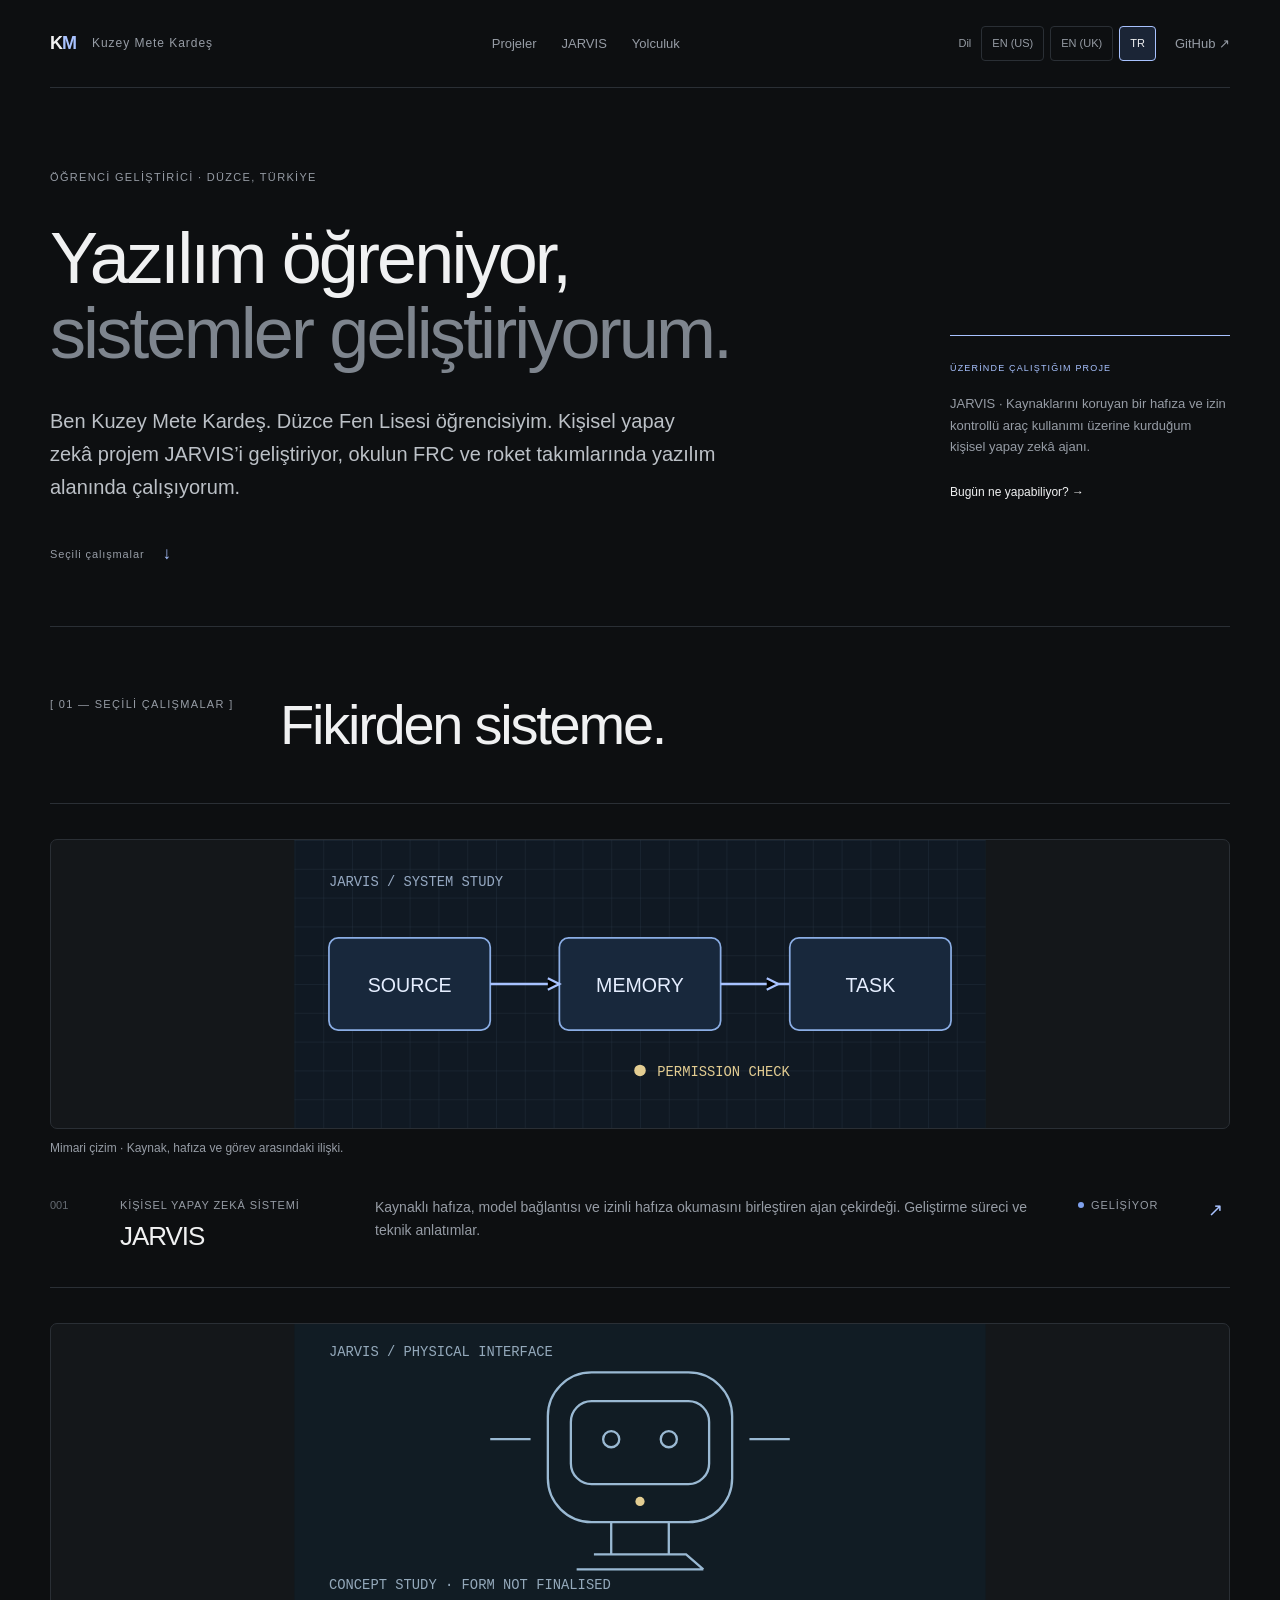
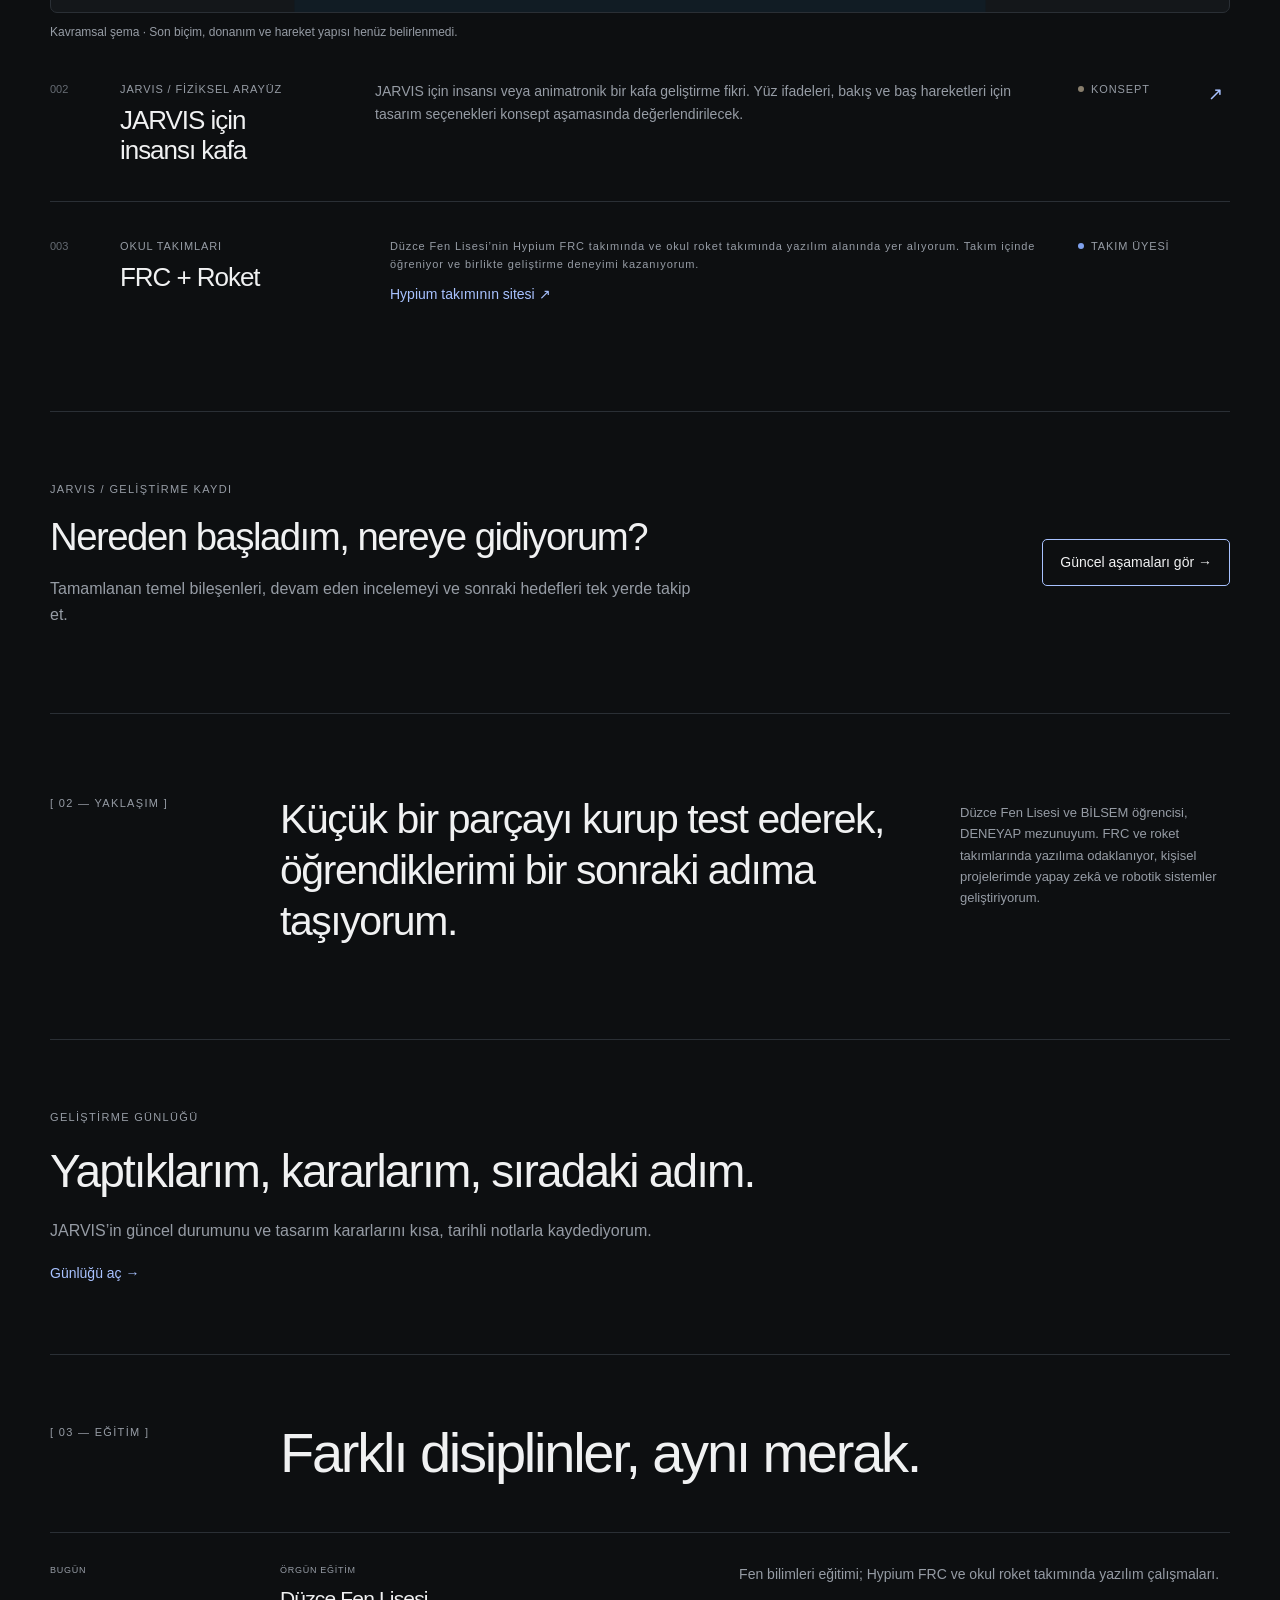
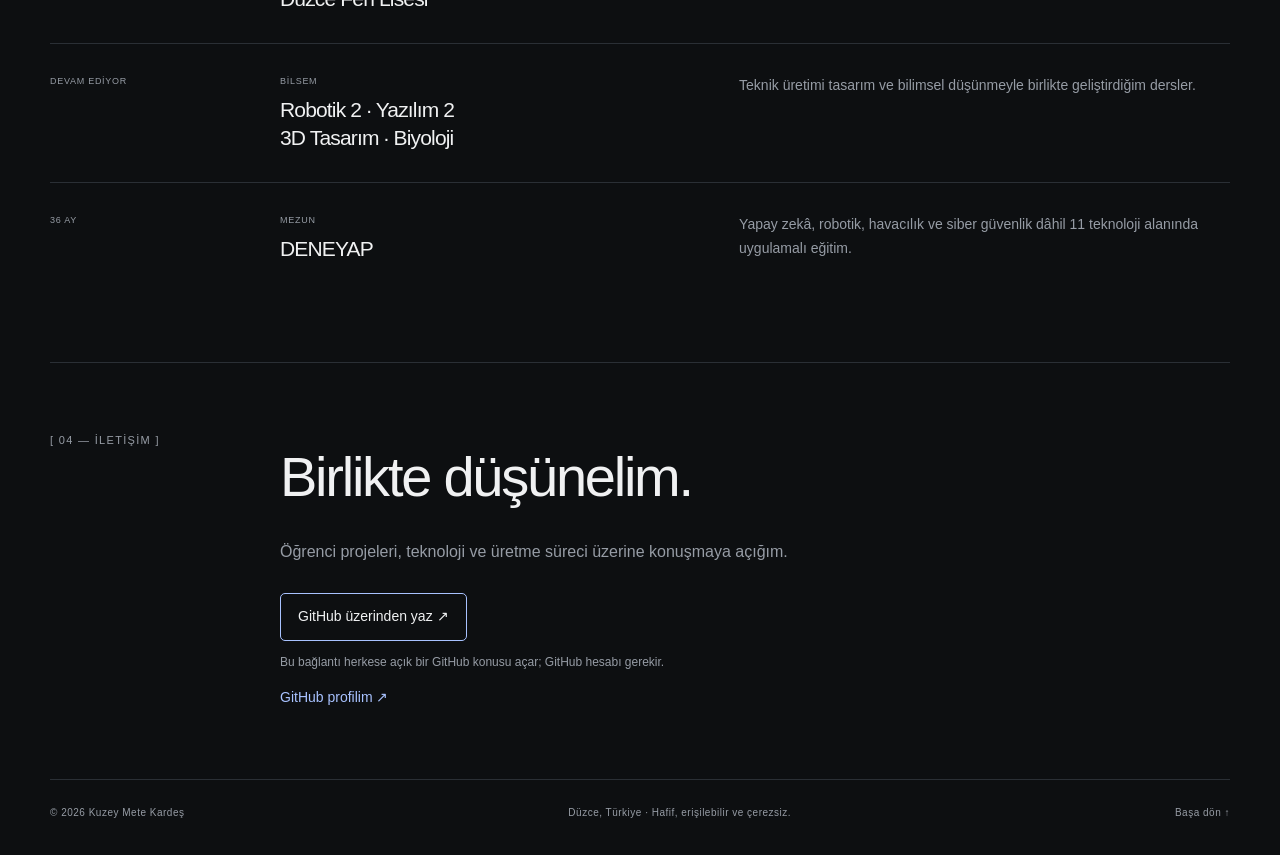
==== commit bc2622e5: "docs: clarify JARVIS head as humanoid and animatronic concept" ====
--- a/index.html
+++ b/index.html
@@ -65,7 +65,7 @@
         <span class="work-state"><i></i><span class="tr">GELİŞİYOR</span><span class="en">IN PROGRESS</span></span><b class="row-arrow">↗</b>
       </a>
 
-      <a class="work-row reveal visual-work" href="jarvis-head.html"><figure class="project-art"><svg viewBox="0 0 600 250" aria-hidden="true" focusable="false"><rect width="600" height="250" fill="#111c24"/><g fill="none" stroke="#9ab9d3" stroke-width="2"><rect x="220" y="42" width="160" height="130" rx="38"/><rect x="240" y="67" width="120" height="72" rx="18"/><path d="M275 172v28h50v-28M245 213h110M260 200h80l15 13M170 100h35m190 0h35"/><circle cx="275" cy="100" r="7"/><circle cx="325" cy="100" r="7"/></g><g fill="#94a9bb" font-family="monospace" font-size="12"><text x="30" y="28">JARVIS / PHYSICAL INTERFACE</text><text x="30" y="230">CONCEPT STUDY · FORM NOT FINALISED</text></g><circle cx="300" cy="154" r="4" fill="#e3cd92"/></svg><figcaption><span class="tr">Kavramsal şema · Son biçim, donanım ve hareket yapısı henüz belirlenmedi.</span><span class="en">Concept sketch · Final form, hardware and motion design are undecided.</span></figcaption></figure><span class="work-number">002</span><div><p><span class="tr">JARVIS / FİZİKSEL ARAYÜZ</span><span class="en">JARVIS / PHYSICAL INTERFACE</span></p><h3><span class="tr">JARVIS için<br />robotik kafa</span><span class="en">Robotic head<br />for JARVIS</span></h3></div><p class="work-description"><span class="tr">JARVIS ile etkileşimi fiziksel bir arayüze taşıma fikri. Şu an konsept aşamasında; amaç, biçim ve donanım seçenekleri değerlendirilecek.</span><span class="en">An idea for bringing JARVIS into a physical interface. Currently a concept; purpose, form and hardware options remain to be explored.</span></p><span class="work-state planned"><i></i><span class="tr">KONSEPT</span><span class="en">CONCEPT</span></span><b class="row-arrow">↗</b></a>
+      <a class="work-row reveal visual-work" href="jarvis-head.html"><figure class="project-art"><svg viewBox="0 0 600 250" aria-hidden="true" focusable="false"><rect width="600" height="250" fill="#111c24"/><g fill="none" stroke="#9ab9d3" stroke-width="2"><rect x="220" y="42" width="160" height="130" rx="38"/><rect x="240" y="67" width="120" height="72" rx="18"/><path d="M275 172v28h50v-28M245 213h110M260 200h80l15 13M170 100h35m190 0h35"/><circle cx="275" cy="100" r="7"/><circle cx="325" cy="100" r="7"/></g><g fill="#94a9bb" font-family="monospace" font-size="12"><text x="30" y="28">JARVIS / PHYSICAL INTERFACE</text><text x="30" y="230">CONCEPT STUDY · FORM NOT FINALISED</text></g><circle cx="300" cy="154" r="4" fill="#e3cd92"/></svg><figcaption><span class="tr">Kavramsal şema · Son biçim, donanım ve hareket yapısı henüz belirlenmedi.</span><span class="en">Concept sketch · Final form, hardware and motion design are undecided.</span></figcaption></figure><span class="work-number">002</span><div><p><span class="tr">JARVIS / FİZİKSEL ARAYÜZ</span><span class="en">JARVIS / PHYSICAL INTERFACE</span></p><h3><span class="tr">JARVIS için<br />insansı kafa</span><span class="en">Humanoid head<br />for JARVIS</span></h3></div><p class="work-description"><span class="tr">JARVIS için insansı veya animatronik bir kafa geliştirme fikri. Yüz ifadeleri, bakış ve baş hareketleri için tasarım seçenekleri konsept aşamasında değerlendirilecek.</span><span class="en">A concept for a humanoid or animatronic head for JARVIS. Facial expression, gaze and head movement are directions to explore during design.</span></p><span class="work-state planned"><i></i><span class="tr">KONSEPT</span><span class="en">CONCEPT</span></span><b class="row-arrow">↗</b></a>
 
 <article class="work-row reveal"><span class="work-number">003</span><div><p><span class="tr">OKUL TAKIMLARI</span><span class="en">SCHOOL TEAMS</span></p><h3>FRC + <span class="tr">Roket</span><span class="en">Rocket</span></h3></div><div class="team-description"><p><span class="tr">Düzce Fen Lisesi’nin Hypium FRC takımında ve okul roket takımında yazılım alanında yer alıyorum. Takım içinde öğreniyor ve birlikte geliştirme deneyimi kazanıyorum.</span><span class="en">I work on software in Hypium, the FRC team at Düzce Science High School, and in my school’s rocket team. I’m learning through teamwork and collaborative development.</span></p><a class="text-link" href="https://teamhypium.com.tr/"><span class="tr">Hypium takımının sitesi</span><span class="en">Hypium team website</span> ↗</a></div><span class="work-state"><i></i><span class="tr">TAKIM ÜYESİ</span><span class="en">TEAM MEMBER</span></span></article>
     </section><section class="section-rule progress-teaser"><div><p class="section-code">JARVIS / <span class="tr">GELİŞTİRME KAYDI</span><span class="en">DEVELOPMENT RECORD</span></p><h2><span class="tr">Nereden başladım, nereye gidiyorum?</span><span class="en">What’s built, what comes next?</span></h2><p><span class="tr">Tamamlanan temel bileşenleri, devam eden incelemeyi ve sonraki hedefleri tek yerde takip et.</span><span class="en">Follow the implemented foundations, ongoing review and next goals in one place.</span></p></div><a class="button-link" href="jarvis.html#ilerleme"><span class="tr">Güncel aşamaları gör</span><span class="en">See current milestones</span> →</a></section>    <section class="statement reveal" aria-label="Hakkımda / About">
